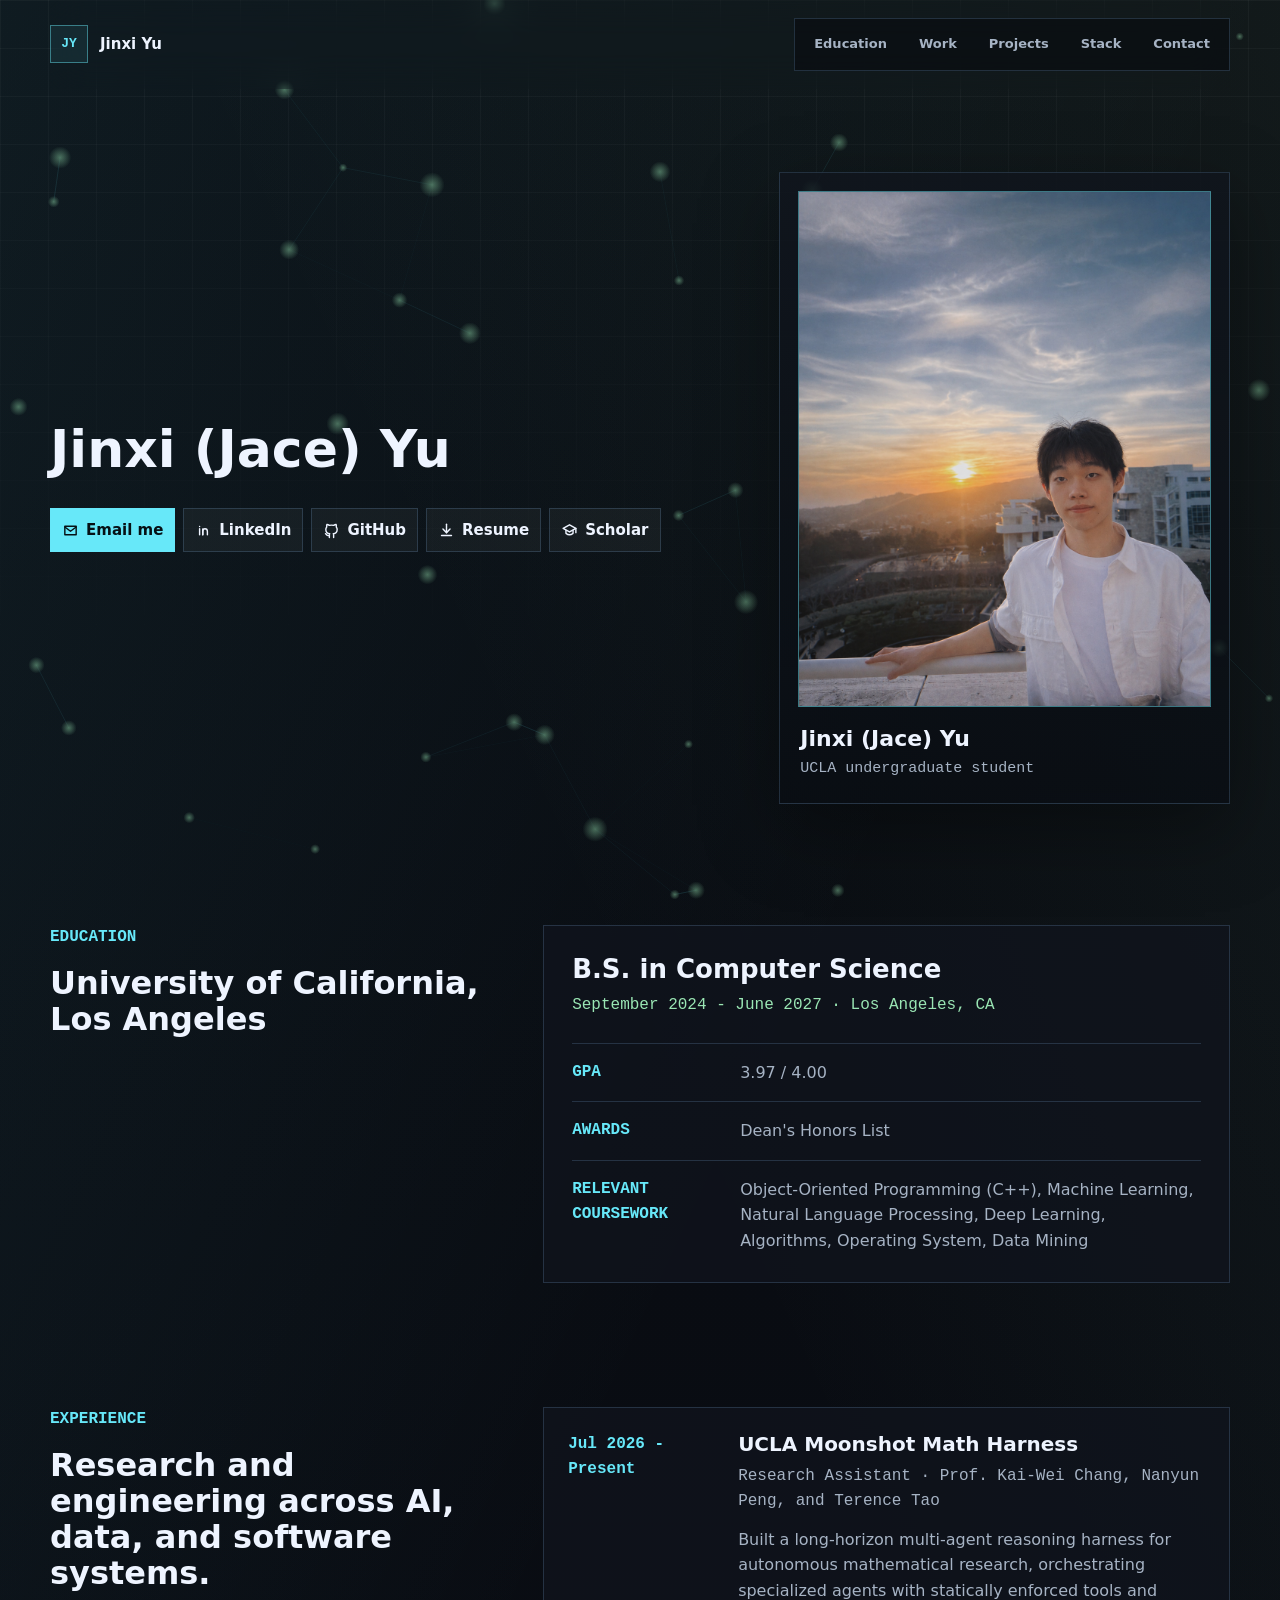
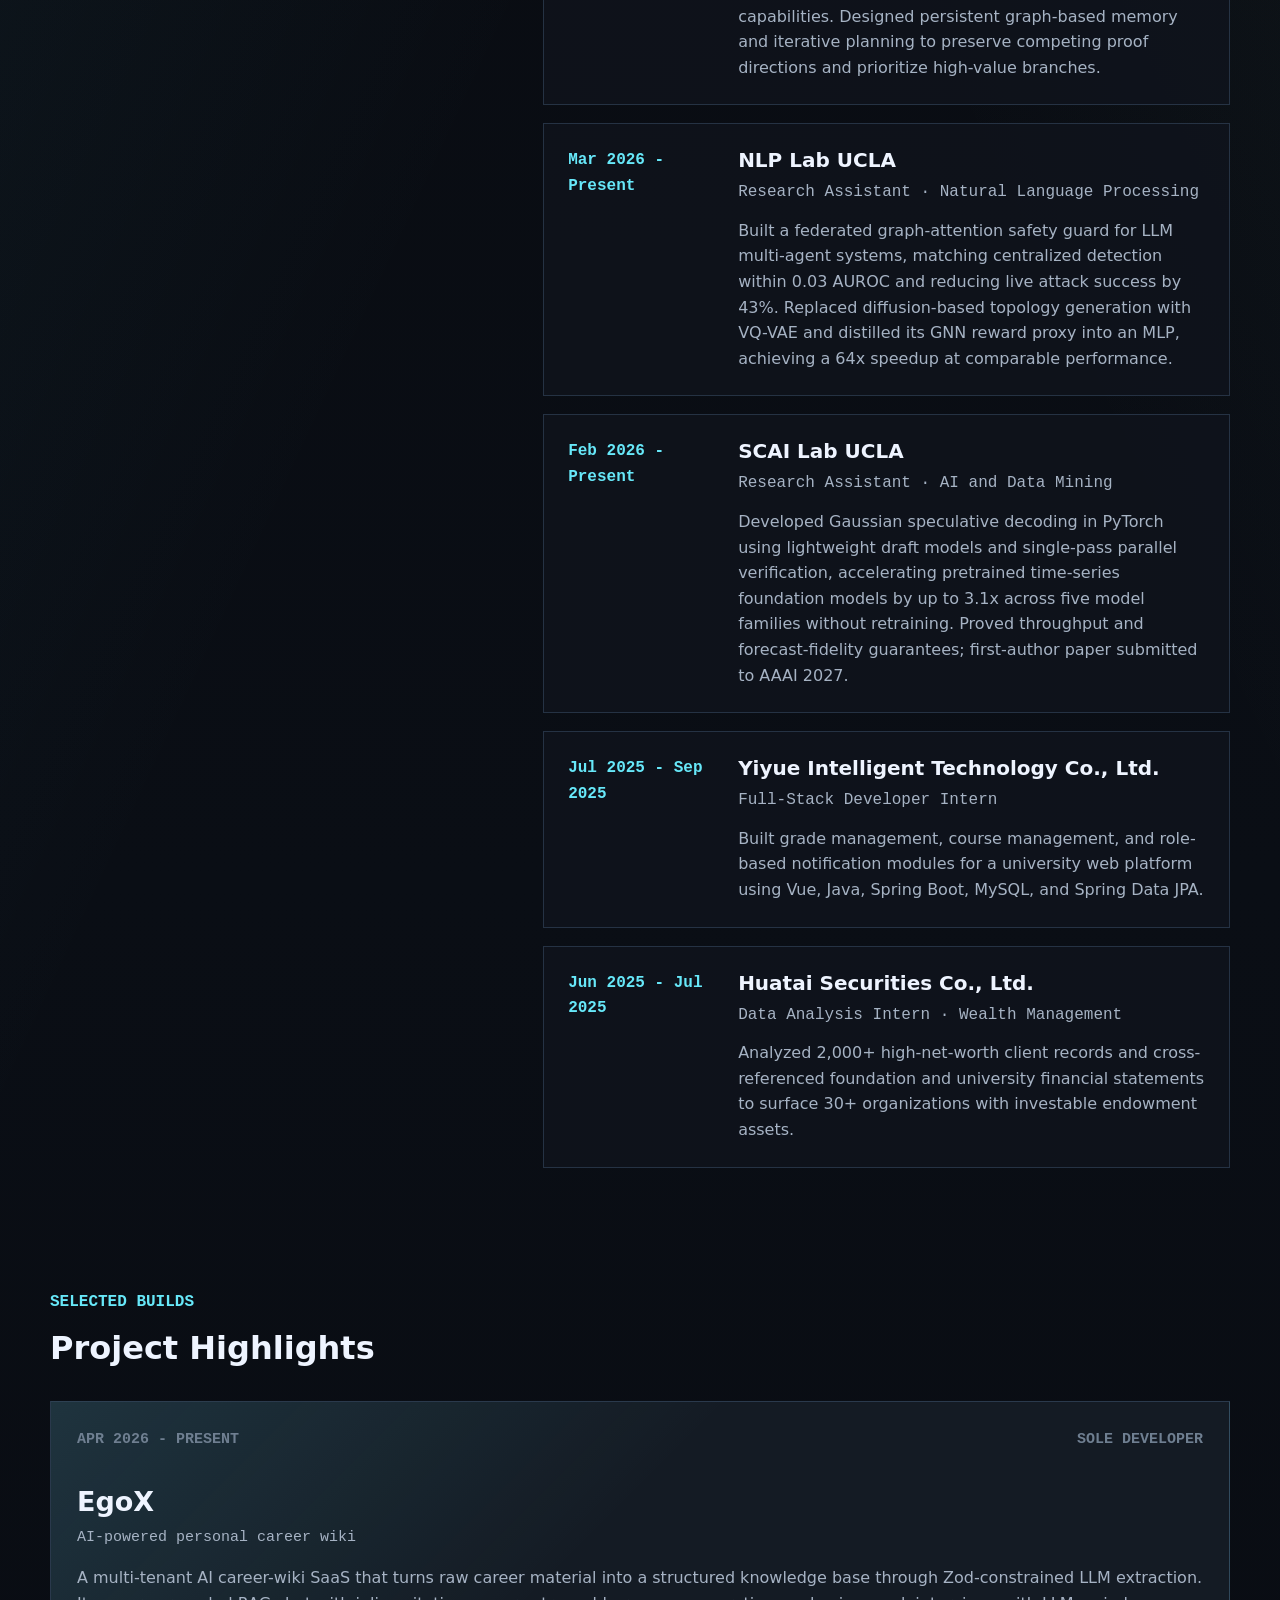
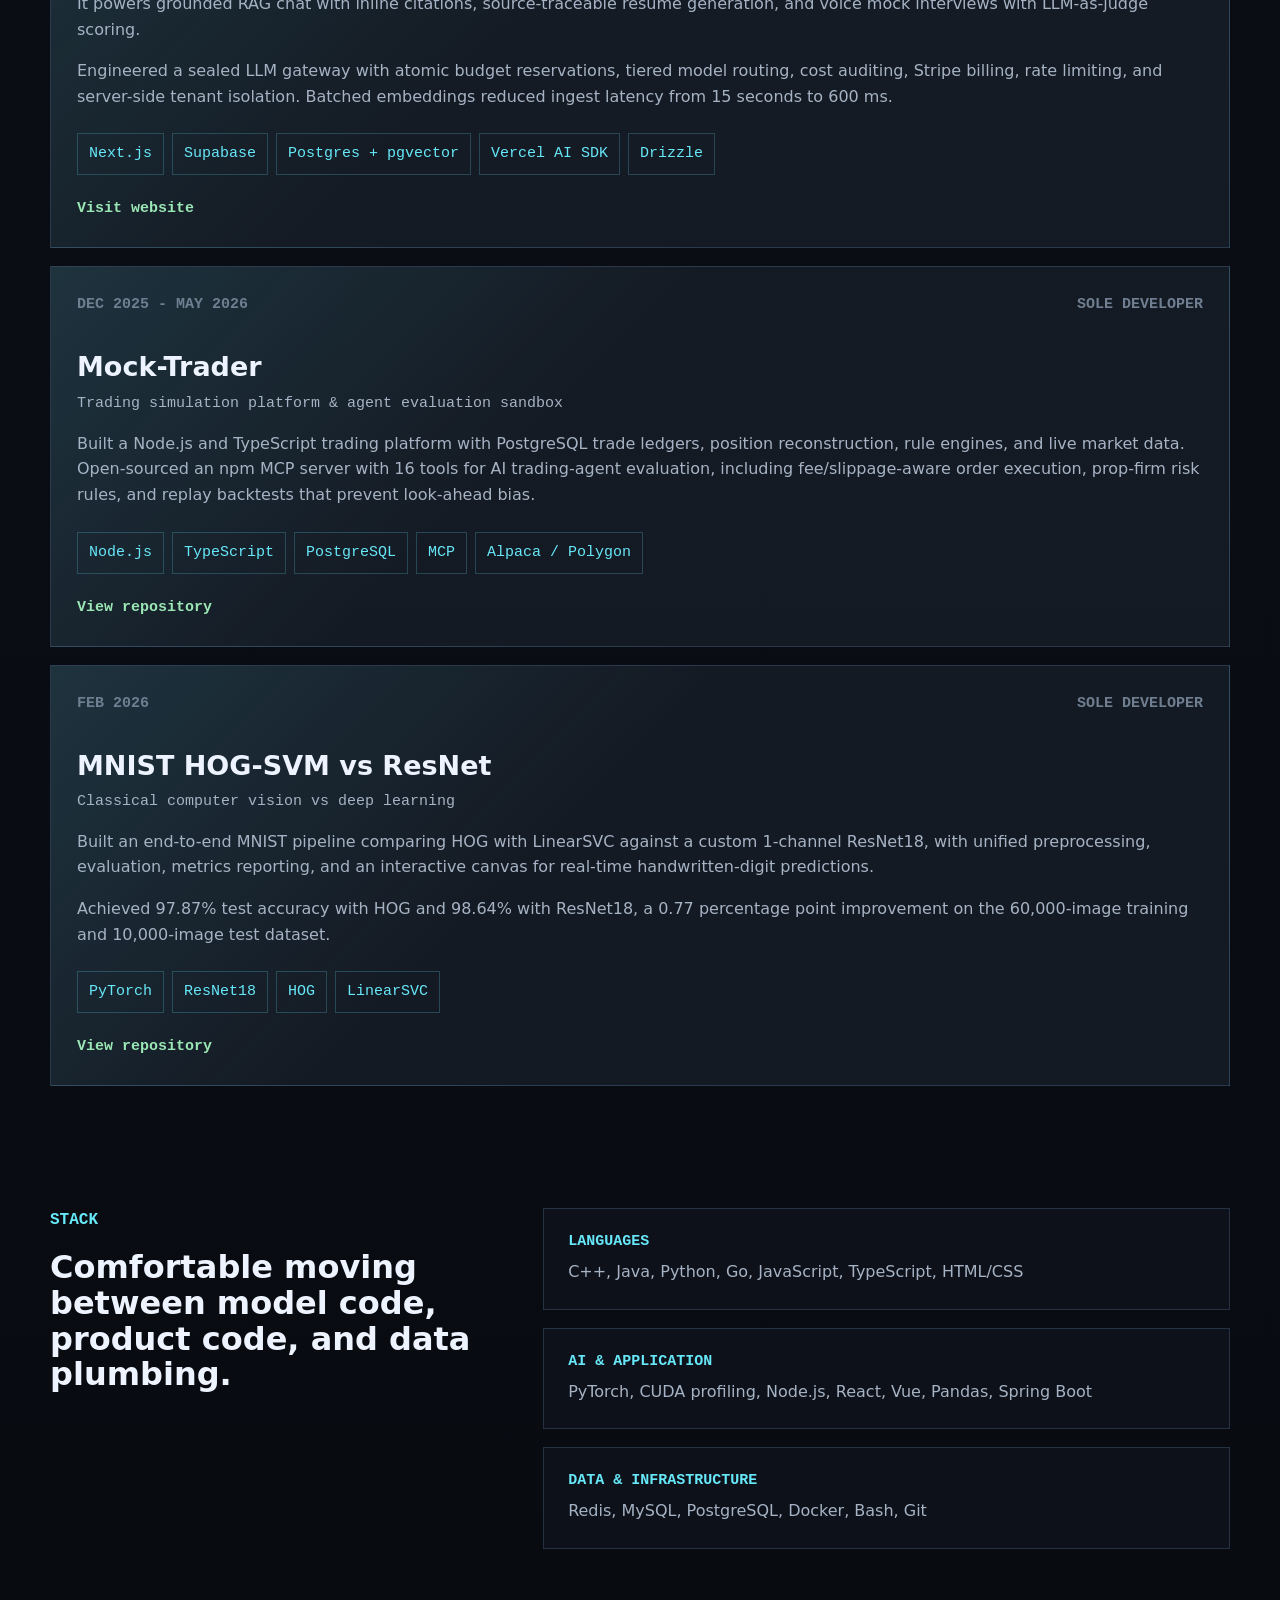
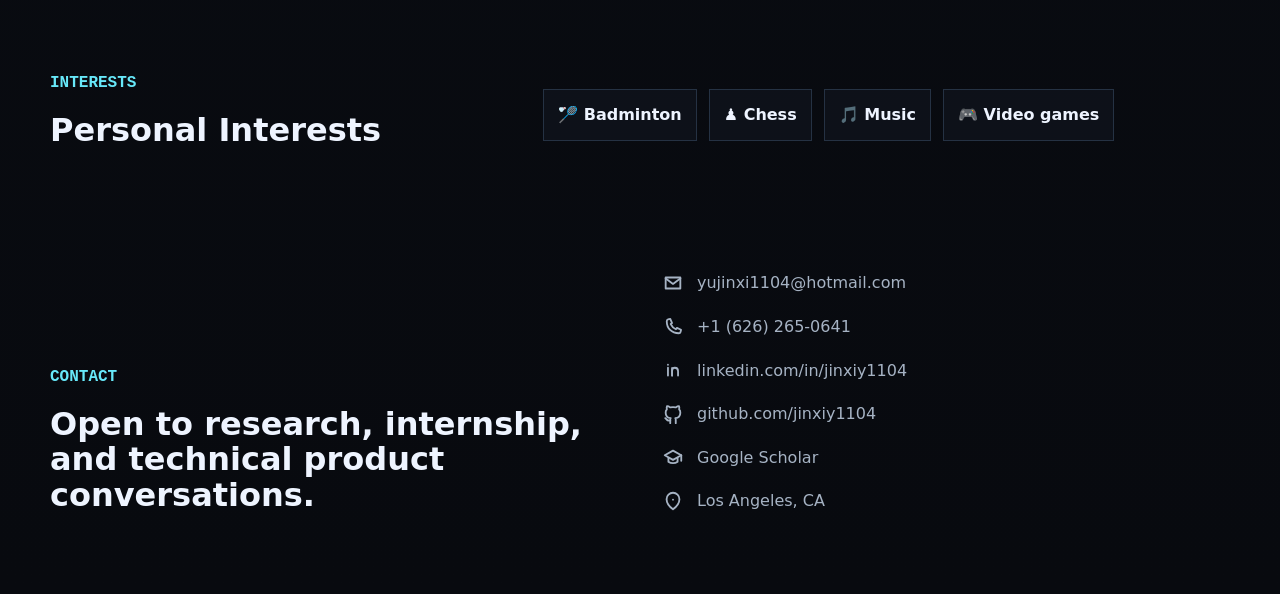
==== index.html @ a1b3ab4f "Update 26.8.18" ====
<!doctype html>
<html lang="en">
  <head>
    <meta charset="UTF-8" />
    <meta name="viewport" content="width=device-width, initial-scale=1.0" />
    <meta
      name="description"
      content="Jinxi (Jace) Yu - UCLA computer science student researching multi-agent systems, LLM safety, and efficient AI inference."
    />
    <title>Jinxi (Jace) Yu | AI Systems & Research</title>
    <link rel="stylesheet" href="styles.css" />
  </head>
  <body>
    <canvas id="signal-canvas" aria-hidden="true"></canvas>

    <header class="site-header">
      <a class="brand" href="#top" aria-label="Jinxi Jace Yu home">
        <span class="brand-mark">JY</span>
        <span class="brand-text">Jinxi Yu</span>
      </a>
      <nav class="nav-links" aria-label="Primary navigation">
        <a href="#education">Education</a>
        <a href="#work">Work</a>
        <a href="#projects">Projects</a>
        <a href="#stack">Stack</a>
        <a href="#contact">Contact</a>
      </nav>
    </header>

    <main id="top">
      <section class="hero">
        <div class="hero-copy">
          <h1>Jinxi (Jace) Yu</h1>
          <div class="hero-actions" aria-label="Contact links">
            <a class="button primary" href="mailto:yujinxi1104@hotmail.com">
              <svg aria-hidden="true" viewBox="0 0 24 24">
                <path d="M4 6h16v12H4z" />
                <path d="m4 7 8 6 8-6" />
              </svg>
              <span>Email me</span>
            </a>
            <a class="button ghost" href="https://linkedin.com/in/jinxiy1104" target="_blank" rel="noreferrer">
              <svg aria-hidden="true" viewBox="0 0 24 24">
                <path d="M6.5 9.5V18" />
                <path d="M6.5 6.2v.1" />
                <path d="M11 18v-5.1c0-1.9 1.1-3.4 3.1-3.4s3.4 1.3 3.4 3.8V18" />
                <path d="M11 9.8V18" />
              </svg>
              <span>LinkedIn</span>
            </a>
            <a class="button ghost" href="https://github.com/jinxiy1104" target="_blank" rel="noreferrer">
              <svg aria-hidden="true" viewBox="0 0 24 24">
                <path d="M9 19c-4 1.3-4-2-5.5-2.5" />
                <path d="M15 22v-3.5c0-1 .1-1.4-.5-2 2.8-.3 5.5-1.4 5.5-6A4.6 4.6 0 0 0 18.7 7c.1-.4.5-1.8-.2-3.5 0 0-1.1-.3-3.5 1.3a12.3 12.3 0 0 0-6 0C6.6 3.2 5.5 3.5 5.5 3.5 4.8 5.2 5.2 6.6 5.3 7A4.6 4.6 0 0 0 4 10.5c0 4.6 2.7 5.7 5.5 6-.6.6-.6 1.2-.5 2V22" />
              </svg>
              <span>GitHub</span>
            </a>
            <a class="button ghost" href="Jinxi(Jace)%20Yu-Resume.pdf" download>
              <svg aria-hidden="true" viewBox="0 0 24 24">
                <path d="M12 3v12" />
                <path d="m7 10 5 5 5-5" />
                <path d="M5 19h14" />
              </svg>
              <span>Resume</span>
            </a>
            <a class="button ghost" href="https://scholar.google.com/citations?user=4sUuspQAAAAJ&amp;hl=en" target="_blank" rel="noreferrer">
              <svg aria-hidden="true" viewBox="0 0 24 24">
                <path d="m3 9 9-5 9 5-9 5z" />
                <path d="M7 11.8V16c2.8 2.2 7.2 2.2 10 0v-4.2" />
                <path d="M21 9v6" />
              </svg>
              <span>Scholar</span>
            </a>
          </div>
        </div>

        <aside class="profile-card" aria-label="Profile">
          <div class="photo-placeholder">
            <img src="personalPhoto.png" alt="Jinxi Yu portrait" />
          </div>
          <div class="profile-caption">
            <strong>Jinxi (Jace) Yu</strong>
            <span>UCLA undergraduate student</span>
          </div>
        </aside>
      </section>

      <section class="education-section" id="education">
        <div class="section-heading">
          <p class="eyebrow">Education</p>
          <h2>University of California, Los Angeles</h2>
        </div>
        <div class="education-card">
          <div>
            <h3>B.S. in Computer Science</h3>
            <p class="role">September 2024 - June 2027 · Los Angeles, CA</p>
          </div>
          <dl class="education-details">
            <div>
              <dt>GPA</dt>
              <dd>3.97 / 4.00</dd>
            </div>
            <div>
              <dt>Awards</dt>
              <dd>Dean's Honors List</dd>
            </div>
            <div>
              <dt>Relevant Coursework</dt>
              <dd>
                Object-Oriented Programming (C++), Machine Learning, Natural Language
                Processing, Deep Learning, Algorithms, Operating System, Data Mining
              </dd>
            </div>
          </dl>
        </div>
      </section>

      <section class="section-grid" id="work">
        <div class="section-heading">
          <p class="eyebrow">Experience</p>
          <h2>Research and engineering across AI, data, and software systems.</h2>
        </div>
        <div class="timeline">
          <article class="timeline-item">
            <div class="time">Jul 2026 - Present</div>
            <div class="timeline-content">
              <h3>UCLA Moonshot Math Harness</h3>
              <p class="role">Research Assistant · Prof. Kai-Wei Chang, Nanyun Peng, and Terence Tao</p>
              <p>
                Built a long-horizon multi-agent reasoning harness for autonomous mathematical
                research, orchestrating specialized agents with statically enforced tools and
                capabilities. Designed persistent graph-based memory and iterative planning to
                preserve competing proof directions and prioritize high-value branches.
              </p>
            </div>
          </article>

          <article class="timeline-item">
            <div class="time">Mar 2026 - Present</div>
            <div class="timeline-content">
              <h3>NLP Lab UCLA</h3>
              <p class="role">Research Assistant · Natural Language Processing</p>
              <p>
                Built a federated graph-attention safety guard for LLM multi-agent systems,
                matching centralized detection within 0.03 AUROC and reducing live attack success
                by 43%. Replaced diffusion-based topology generation with VQ-VAE and distilled its
                GNN reward proxy into an MLP, achieving a 64x speedup at comparable performance.
              </p>
            </div>
          </article>

          <article class="timeline-item">
            <div class="time">Feb 2026 - Present</div>
            <div class="timeline-content">
              <h3>SCAI Lab UCLA</h3>
              <p class="role">Research Assistant · AI and Data Mining</p>
              <p>
                Developed Gaussian speculative decoding in PyTorch using lightweight draft models
                and single-pass parallel verification, accelerating pretrained time-series
                foundation models by up to 3.1x across five model families without retraining.
                Proved throughput and forecast-fidelity guarantees; first-author paper submitted
                to AAAI 2027.
              </p>
            </div>
          </article>

          <article class="timeline-item">
            <div class="time">Jul 2025 - Sep 2025</div>
            <div class="timeline-content">
              <h3>Yiyue Intelligent Technology Co., Ltd.</h3>
              <p class="role">Full-Stack Developer Intern</p>
              <p>
                Built grade management, course management, and role-based notification modules
                for a university web platform using Vue, Java, Spring Boot, MySQL, and Spring
                Data JPA.
              </p>
            </div>
          </article>

          <article class="timeline-item">
            <div class="time">Jun 2025 - Jul 2025</div>
            <div class="timeline-content">
              <h3>Huatai Securities Co., Ltd.</h3>
              <p class="role">Data Analysis Intern · Wealth Management</p>
              <p>
                Analyzed 2,000+ high-net-worth client records and cross-referenced foundation
                and university financial statements to surface 30+ organizations with investable
                endowment assets.
              </p>
            </div>
          </article>
        </div>
      </section>

      <section class="projects-section" id="projects">
        <div class="section-heading wide">
          <p class="eyebrow">Selected Builds</p>
          <h2>Project Highlights</h2>
        </div>

        <div class="project-grid">
          <article class="project-card featured">
            <div class="project-meta">
              <span>Apr 2026 - Present</span>
              <span>Sole Developer</span>
            </div>
            <h3>EgoX</h3>
            <p class="project-subtitle">AI-powered personal career wiki</p>
            <p>
              A multi-tenant AI career-wiki SaaS that turns raw career material into a structured
              knowledge base through Zod-constrained LLM extraction. It powers grounded RAG chat
              with inline citations, source-traceable resume generation, and voice mock interviews
              with LLM-as-judge scoring.
            </p>
            <p>
              Engineered a sealed LLM gateway with atomic budget reservations, tiered model
              routing, cost auditing, Stripe billing, rate limiting, and server-side tenant
              isolation. Batched embeddings reduced ingest latency from 15 seconds to 600 ms.
            </p>
            <div class="tag-row">
              <span>Next.js</span>
              <span>Supabase</span>
              <span>Postgres + pgvector</span>
              <span>Vercel AI SDK</span>
              <span>Drizzle</span>
            </div>
            <a class="project-link" href="https://egox-sigma.vercel.app/" target="_blank" rel="noreferrer">
              Visit website
            </a>
          </article>

          <article class="project-card featured">
            <div class="project-meta">
              <span>Dec 2025 - May 2026</span>
              <span>Sole Developer</span>
            </div>
            <h3>Mock-Trader</h3>
            <p class="project-subtitle">Trading simulation platform &amp; agent evaluation sandbox</p>
            <p>
              Built a Node.js and TypeScript trading platform with PostgreSQL trade ledgers,
              position reconstruction, rule engines, and live market data. Open-sourced an npm MCP
              server with 16 tools for AI trading-agent evaluation, including fee/slippage-aware
              order execution, prop-firm risk rules, and replay backtests that prevent look-ahead bias.
            </p>
            <div class="tag-row">
              <span>Node.js</span>
              <span>TypeScript</span>
              <span>PostgreSQL</span>
              <span>MCP</span>
              <span>Alpaca / Polygon</span>
            </div>
            <a class="project-link" href="https://github.com/jinxiy1104/MockTrader_MCP" target="_blank" rel="noreferrer">
              View repository
            </a>
          </article>

          <article class="project-card featured">
            <div class="project-meta">
              <span>Feb 2026</span>
              <span>Sole Developer</span>
            </div>
            <h3>MNIST HOG-SVM vs ResNet</h3>
            <p class="project-subtitle">Classical computer vision vs deep learning</p>
            <p>
              Built an end-to-end MNIST pipeline comparing HOG with LinearSVC against a custom
              1-channel ResNet18, with unified preprocessing, evaluation, metrics reporting, and
              an interactive canvas for real-time handwritten-digit predictions.
            </p>
            <p>
              Achieved 97.87% test accuracy with HOG and 98.64% with ResNet18, a 0.77 percentage
              point improvement on the 60,000-image training and 10,000-image test dataset.
            </p>
            <div class="tag-row">
              <span>PyTorch</span>
              <span>ResNet18</span>
              <span>HOG</span>
              <span>LinearSVC</span>
            </div>
            <a class="project-link" href="https://github.com/jinxiy1104/MNIST-HOG-SVM-VS-RESNET" target="_blank" rel="noreferrer">
              View repository
            </a>
          </article>
        </div>
      </section>

      <section class="stack-section" id="stack">
        <div class="section-heading">
          <p class="eyebrow">Stack</p>
          <h2>Comfortable moving between model code, product code, and data plumbing.</h2>
        </div>
        <div class="stack-columns">
          <div>
            <h3>Languages</h3>
            <p>C++, Java, Python, Go, JavaScript, TypeScript, HTML/CSS</p>
          </div>
          <div>
            <h3>AI &amp; Application</h3>
            <p>PyTorch, CUDA profiling, Node.js, React, Vue, Pandas, Spring Boot</p>
          </div>
          <div>
            <h3>Data &amp; Infrastructure</h3>
            <p>Redis, MySQL, PostgreSQL, Docker, Bash, Git</p>
          </div>
        </div>
      </section>

      <section class="interests-section" id="interests">
        <div>
          <p class="eyebrow">Interests</p>
          <h2>Personal Interests</h2>
        </div>
        <div class="interest-list" aria-label="Interests">
          <span>🏸 Badminton</span>
          <span>♟️ Chess</span>
          <span>🎵 Music</span>
          <span>🎮 Video games</span>
        </div>
      </section>

      <section class="contact-section" id="contact">
        <div>
          <p class="eyebrow">Contact</p>
          <h2>Open to research, internship, and technical product conversations.</h2>
        </div>
        <div class="contact-links">
          <a href="mailto:yujinxi1104@hotmail.com">
            <svg aria-hidden="true" viewBox="0 0 24 24">
              <path d="M4 6h16v12H4z" />
              <path d="m4 7 8 6 8-6" />
            </svg>
            <span>yujinxi1104@hotmail.com</span>
          </a>
          <a href="tel:+16262650641">
            <svg aria-hidden="true" viewBox="0 0 24 24">
              <path d="M6.6 3.8 9 3.2l2 4.5-1.5 1.1a12 12 0 0 0 5.7 5.7l1.1-1.5 4.5 2-.6 2.4c-.2.8-.9 1.4-1.8 1.4C10.5 18.8 5.2 13.5 5.2 5.6c0-.9.6-1.6 1.4-1.8z" />
            </svg>
            <span>+1 (626) 265-0641</span>
          </a>
          <a href="https://linkedin.com/in/jinxiy1104" target="_blank" rel="noreferrer">
            <svg aria-hidden="true" viewBox="0 0 24 24">
              <path d="M6.5 9.5V18" />
              <path d="M6.5 6.2v.1" />
              <path d="M11 18v-5.1c0-1.9 1.1-3.4 3.1-3.4s3.4 1.3 3.4 3.8V18" />
              <path d="M11 9.8V18" />
            </svg>
            <span>linkedin.com/in/jinxiy1104</span>
          </a>
          <a href="https://github.com/jinxiy1104" target="_blank" rel="noreferrer">
            <svg aria-hidden="true" viewBox="0 0 24 24">
              <path d="M9 19c-4 1.3-4-2-5.5-2.5" />
              <path d="M15 22v-3.5c0-1 .1-1.4-.5-2 2.8-.3 5.5-1.4 5.5-6A4.6 4.6 0 0 0 18.7 7c.1-.4.5-1.8-.2-3.5 0 0-1.1-.3-3.5 1.3a12.3 12.3 0 0 0-6 0C6.6 3.2 5.5 3.5 5.5 3.5 4.8 5.2 5.2 6.6 5.3 7A4.6 4.6 0 0 0 4 10.5c0 4.6 2.7 5.7 5.5 6-.6.6-.6 1.2-.5 2V22" />
            </svg>
            <span>github.com/jinxiy1104</span>
          </a>
          <a href="https://scholar.google.com/citations?user=4sUuspQAAAAJ&amp;hl=en" target="_blank" rel="noreferrer">
            <svg aria-hidden="true" viewBox="0 0 24 24">
              <path d="m3 9 9-5 9 5-9 5z" />
              <path d="M7 11.8V16c2.8 2.2 7.2 2.2 10 0v-4.2" />
              <path d="M21 9v6" />
            </svg>
            <span>Google Scholar</span>
          </a>
          <span class="contact-row">
            <svg aria-hidden="true" viewBox="0 0 24 24">
              <path d="M12 21s7-5.2 7-11a7 7 0 0 0-14 0c0 5.8 7 11 7 11z" />
              <path d="M12 10.5h.01" />
            </svg>
            <span>Los Angeles, CA</span>
          </span>
        </div>
      </section>
    </main>

    <script src="script.js"></script>
  </body>
</html>
---- styles.css ----
:root {
  color-scheme: dark;
  --bg: #080a0f;
  --bg-soft: #10151d;
  --panel: rgba(16, 21, 29, 0.76);
  --panel-strong: rgba(22, 29, 38, 0.92);
  --line: rgba(147, 197, 253, 0.18);
  --line-bright: rgba(103, 232, 249, 0.44);
  --text: #eef4ff;
  --muted: #a6b3c4;
  --soft: #6f7f91;
  --cyan: #67e8f9;
  --green: #9ae6b4;
  --amber: #f7d06b;
  --rose: #f0a7c0;
  --max: 1180px;
}

* {
  box-sizing: border-box;
}

html {
  scroll-behavior: smooth;
}

body {
  margin: 0;
  min-height: 100vh;
  background:
    linear-gradient(115deg, rgba(103, 232, 249, 0.08), transparent 34%),
    linear-gradient(245deg, rgba(154, 230, 180, 0.07), transparent 30%),
    linear-gradient(180deg, #080a0f 0%, #0a0e15 46%, #080a0f 100%);
  color: var(--text);
  font-family: system-ui, -apple-system, BlinkMacSystemFont, "Segoe UI", sans-serif;
  line-height: 1.6;
}

body::before {
  position: fixed;
  inset: 0;
  z-index: -2;
  pointer-events: none;
  content: "";
  background-image:
    linear-gradient(rgba(255, 255, 255, 0.035) 1px, transparent 1px),
    linear-gradient(90deg, rgba(255, 255, 255, 0.035) 1px, transparent 1px);
  background-size: 48px 48px;
  mask-image: linear-gradient(to bottom, black, transparent 82%);
}

a {
  color: inherit;
  text-decoration: none;
}

#signal-canvas {
  position: fixed;
  inset: 0;
  z-index: -1;
  width: 100%;
  height: 100%;
  opacity: 0.54;
}

.site-header {
  position: sticky;
  top: 0;
  z-index: 10;
  display: flex;
  align-items: center;
  justify-content: space-between;
  width: min(var(--max), calc(100% - 40px));
  margin: 0 auto;
  padding: 18px 0;
  backdrop-filter: blur(18px);
}

.brand,
.nav-links,
.hero-actions,
.project-meta,
.tag-row,
.contact-links,
.interest-list {
  display: flex;
  align-items: center;
}

.brand {
  gap: 12px;
  font-weight: 800;
  letter-spacing: 0;
}

.brand-mark {
  display: grid;
  width: 38px;
  height: 38px;
  place-items: center;
  border: 1px solid var(--line-bright);
  background: rgba(103, 232, 249, 0.08);
  color: var(--cyan);
  font-family: "SFMono-Regular", Consolas, "Liberation Mono", monospace;
  font-size: 13px;
}

.brand-text {
  font-size: 15px;
}

.nav-links {
  gap: 8px;
  padding: 7px;
  border: 1px solid var(--line);
  background: rgba(8, 10, 15, 0.56);
}

.nav-links a {
  padding: 8px 12px;
  color: var(--muted);
  font-size: 13px;
  font-weight: 700;
}

.nav-links a:hover,
.nav-links a:focus-visible {
  color: var(--text);
  background: rgba(255, 255, 255, 0.06);
  outline: none;
}

main {
  width: min(var(--max), calc(100% - 40px));
  margin: 0 auto;
}

.hero {
  display: grid;
  grid-template-columns: minmax(0, 1.05fr) minmax(320px, 0.72fr);
  gap: clamp(32px, 6vw, 72px);
  align-items: center;
  min-height: calc(100vh - 84px);
  padding: 46px 0 64px;
}

.eyebrow {
  margin: 0 0 16px;
  color: var(--cyan);
  font-family: "SFMono-Regular", Consolas, "Liberation Mono", monospace;
  font-size: 16px;
  font-weight: 700;
  text-transform: uppercase;
}

h1,
h2,
h3,
p {
  margin-top: 0;
}

h1 {
  max-width: 860px;
  margin-bottom: 20px;
  font-size: clamp(32px, 4.4vw, 52px);
  line-height: 1.02;
  letter-spacing: 0;
}

h2 {
  margin-bottom: 0;
  font-size: clamp(22px, 2.6vw, 32px);
  line-height: 1.12;
  letter-spacing: 0;
}

h3 {
  margin-bottom: 8px;
  font-size: 20px;
  line-height: 1.2;
}

.hero-lede {
  max-width: 720px;
  color: var(--muted);
  font-size: clamp(17px, 2vw, 21px);
}

.hero-actions {
  flex-wrap: nowrap;
  gap: 8px;
  margin-top: 32px;
}

.button {
  display: inline-flex;
  align-items: center;
  justify-content: center;
  gap: 7px;
  min-height: 42px;
  padding: 9px 11px;
  border: 1px solid var(--line);
  font-size: 15px;
  font-weight: 800;
  white-space: nowrap;
  transition: transform 160ms ease, border-color 160ms ease, background 160ms ease;
}

.button svg {
  width: 17px;
  height: 17px;
  flex: 0 0 auto;
  fill: none;
  stroke: currentColor;
  stroke-linecap: round;
  stroke-linejoin: round;
  stroke-width: 2;
}

.button:hover,
.button:focus-visible {
  transform: translateY(-2px);
  outline: none;
}

.button.primary {
  border-color: rgba(103, 232, 249, 0.68);
  background: var(--cyan);
  color: #061015;
}

.button.ghost {
  background: rgba(255, 255, 255, 0.045);
  color: var(--text);
}

.profile-card,
.terminal-panel {
  border: 1px solid var(--line);
  background: linear-gradient(180deg, rgba(16, 21, 29, 0.86), rgba(9, 13, 19, 0.74));
  box-shadow: 0 26px 72px rgba(0, 0, 0, 0.34);
}

.profile-card {
  padding: 18px;
}

.photo-placeholder {
  position: relative;
  display: grid;
  width: 100%;
  aspect-ratio: 4 / 5;
  place-items: center;
  border: 1px solid rgba(103, 232, 249, 0.46);
  background:
    linear-gradient(135deg, rgba(103, 232, 249, 0.12), transparent 42%),
    rgba(255, 255, 255, 0.035);
  overflow: hidden;
}

.photo-placeholder span {
  color: var(--soft);
  font-family: "SFMono-Regular", Consolas, "Liberation Mono", monospace;
  font-size: 13px;
  font-weight: 700;
  text-transform: uppercase;
}

.photo-placeholder img {
  width: 100%;
  height: 100%;
  object-fit: cover;
}

.profile-caption {
  padding: 20px 2px 4px;
}

.profile-caption strong,
.profile-caption span {
  display: block;
}

.profile-caption strong {
  font-size: 22px;
  line-height: 1.1;
}

.profile-caption span {
  margin-top: 6px;
  color: var(--muted);
  font-family: "SFMono-Regular", Consolas, "Liberation Mono", monospace;
  font-size: 15px;
}

.terminal-bar {
  display: flex;
  gap: 8px;
  padding: 14px 16px;
  border-bottom: 1px solid var(--line);
}

.terminal-bar span {
  width: 10px;
  height: 10px;
  border-radius: 50%;
  background: var(--soft);
}

.terminal-bar span:nth-child(1) {
  background: var(--rose);
}

.terminal-bar span:nth-child(2) {
  background: var(--amber);
}

.terminal-bar span:nth-child(3) {
  background: var(--green);
}

.terminal-body {
  padding: 22px;
  color: var(--muted);
  font-family: "SFMono-Regular", Consolas, "Liberation Mono", monospace;
  font-size: 13px;
}

.terminal-body p {
  margin-bottom: 10px;
}

.terminal-body ul {
  margin: 8px 0 0;
  padding-left: 18px;
  color: var(--text);
}

.prompt {
  color: var(--green);
}

.signal-strip {
  display: grid;
  grid-template-columns: repeat(4, 1fr);
  gap: 1px;
  margin-bottom: 110px;
  border: 1px solid var(--line);
  background: var(--line);
}

.signal-strip div {
  min-height: 116px;
  padding: 22px;
  background: rgba(10, 14, 21, 0.82);
}

.metric,
.label {
  display: block;
}

.metric {
  color: var(--text);
  font-family: "SFMono-Regular", Consolas, "Liberation Mono", monospace;
  font-size: clamp(25px, 3vw, 34px);
  font-weight: 800;
  line-height: 1.1;
}

.label {
  color: var(--muted);
  font-size: 13px;
  font-weight: 700;
}

.section-grid,
.education-section {
  display: grid;
  grid-template-columns: 0.78fr 1.22fr;
  gap: 54px;
  padding: 20px 0 104px;
}

.section-heading {
  position: sticky;
  top: 104px;
  align-self: start;
}

.section-heading.wide {
  position: static;
  max-width: 760px;
  margin-bottom: 34px;
}

.timeline {
  display: grid;
  gap: 18px;
}

.timeline-item,
.project-card,
.stack-columns > div,
.education-card {
  border: 1px solid var(--line);
  background: var(--panel);
}

.education-card {
  padding: 28px;
}

.education-card h3 {
  font-size: clamp(19px, 2.2vw, 26px);
}

.education-details {
  display: grid;
  gap: 16px;
  margin: 24px 0 0;
}

.education-details div {
  display: grid;
  grid-template-columns: 150px 1fr;
  gap: 18px;
  padding-top: 16px;
  border-top: 1px solid var(--line);
}

.education-details dt {
  color: var(--cyan);
  font-family: "SFMono-Regular", Consolas, "Liberation Mono", monospace;
  font-size: 16px;
  font-weight: 700;
  text-transform: uppercase;
}

.education-details dd {
  margin: 0;
  color: var(--muted);
}

.timeline-item {
  display: grid;
  grid-template-columns: 148px 1fr;
  gap: 22px;
  padding: 24px;
}

.time,
.role,
.project-meta,
.tag-row,
.stack-columns h3 {
  font-family: "SFMono-Regular", Consolas, "Liberation Mono", monospace;
}

.time {
  color: var(--cyan);
  font-size: 16px;
  font-weight: 700;
}

.role {
  margin-bottom: 12px;
  color: var(--green);
  font-size: 16px;
}

.timeline-content p:last-child,
.project-card p:last-child,
.stack-columns p:last-child {
  margin-bottom: 0;
}

.timeline-content p,
.project-card p,
.stack-columns p,
.contact-links {
  color: var(--muted);
}

.projects-section,
.stack-section,
.interests-section,
.contact-section {
  padding: 18px 0 104px;
}

.project-grid {
  display: grid;
  grid-template-columns: repeat(2, minmax(0, 1fr));
  gap: 18px;
}

.project-card {
  min-height: 292px;
  padding: 26px;
}

.project-card.featured {
  grid-column: span 2;
  min-height: 340px;
  background:
    linear-gradient(135deg, rgba(103, 232, 249, 0.12), transparent 42%),
    var(--panel-strong);
}

.project-meta {
  justify-content: space-between;
  gap: 12px;
  margin-bottom: 34px;
  color: var(--soft);
  font-size: 15px;
  font-weight: 700;
  text-transform: uppercase;
}

.project-card h3 {
  font-size: clamp(20px, 2.2vw, 27px);
}

.project-subtitle {
  color: var(--green);
  font-family: "SFMono-Regular", Consolas, "Liberation Mono", monospace;
  font-size: 15px;
}

.tag-row {
  flex-wrap: wrap;
  gap: 8px;
  margin-top: 24px;
}

.tag-row span {
  padding: 8px 11px;
  border: 1px solid rgba(103, 232, 249, 0.22);
  color: var(--cyan);
  font-size: 15px;
}

.project-link {
  display: inline-flex;
  margin-top: 22px;
  color: var(--green);
  font-family: "SFMono-Regular", Consolas, "Liberation Mono", monospace;
  font-size: 15px;
  font-weight: 700;
}

.project-link:hover,
.project-link:focus-visible {
  color: var(--cyan);
  outline: none;
}

.stack-section {
  display: grid;
  grid-template-columns: 0.78fr 1.22fr;
  gap: 54px;
}

.interests-section {
  display: grid;
  grid-template-columns: 0.78fr 1.22fr;
  gap: 54px;
}

.interest-list {
  flex-wrap: wrap;
  gap: 12px;
  align-content: start;
  padding-top: 18px;
}

.interest-list span {
  padding: 12px 14px;
  border: 1px solid var(--line);
  background: var(--panel);
  color: var(--text);
  font-weight: 700;
}

.stack-columns {
  display: grid;
  gap: 18px;
}

.stack-columns > div {
  padding: 24px;
}

.stack-columns h3 {
  color: var(--cyan);
  font-size: 15px;
  text-transform: uppercase;
}

.contact-section {
  display: grid;
  grid-template-columns: 1fr 1fr;
  gap: 44px;
  align-items: end;
  padding-bottom: 80px;
}

.contact-links {
  flex-direction: column;
  align-items: flex-start;
  gap: 18px;
  font-size: 16px;
}

.contact-links a,
.contact-row {
  display: inline-flex;
  align-items: center;
  gap: 13px;
}

.contact-links svg,
.contact-row svg {
  width: 22px;
  height: 22px;
  flex: 0 0 auto;
  fill: none;
  stroke: currentColor;
  stroke-linecap: round;
  stroke-linejoin: round;
  stroke-width: 2;
}

.contact-links a:hover,
.contact-links a:focus-visible {
  color: var(--cyan);
  outline: none;
}

@media (max-width: 900px) {
  .site-header {
    width: min(var(--max), calc(100% - 28px));
  }

  .nav-links {
    display: none;
  }

  main {
    width: min(var(--max), calc(100% - 28px));
  }

  .hero,
  .section-grid,
  .education-section,
  .stack-section,
  .interests-section,
  .contact-section {
    grid-template-columns: 1fr;
  }

  .hero {
    min-height: auto;
    padding-top: 56px;
  }

  .hero-actions {
    flex-wrap: wrap;
  }

  .section-heading {
    position: static;
  }

  .signal-strip {
    grid-template-columns: repeat(2, 1fr);
    margin-bottom: 76px;
  }

  .project-grid {
    grid-template-columns: 1fr;
  }

  .project-card.featured {
    grid-column: auto;
  }
}

@media (max-width: 580px) {
  .hero {
    padding-top: 36px;
  }

  .terminal-body {
    padding: 18px;
    font-size: 12px;
  }

  .signal-strip {
    grid-template-columns: 1fr;
  }

  .timeline-item {
    grid-template-columns: 1fr;
  }

  .project-card,
  .timeline-item,
  .stack-columns > div,
  .education-card {
    padding: 20px;
  }

  .education-details div {
    grid-template-columns: 1fr;
    gap: 6px;
  }

  .project-meta {
    align-items: flex-start;
    flex-direction: column;
    margin-bottom: 24px;
  }
}
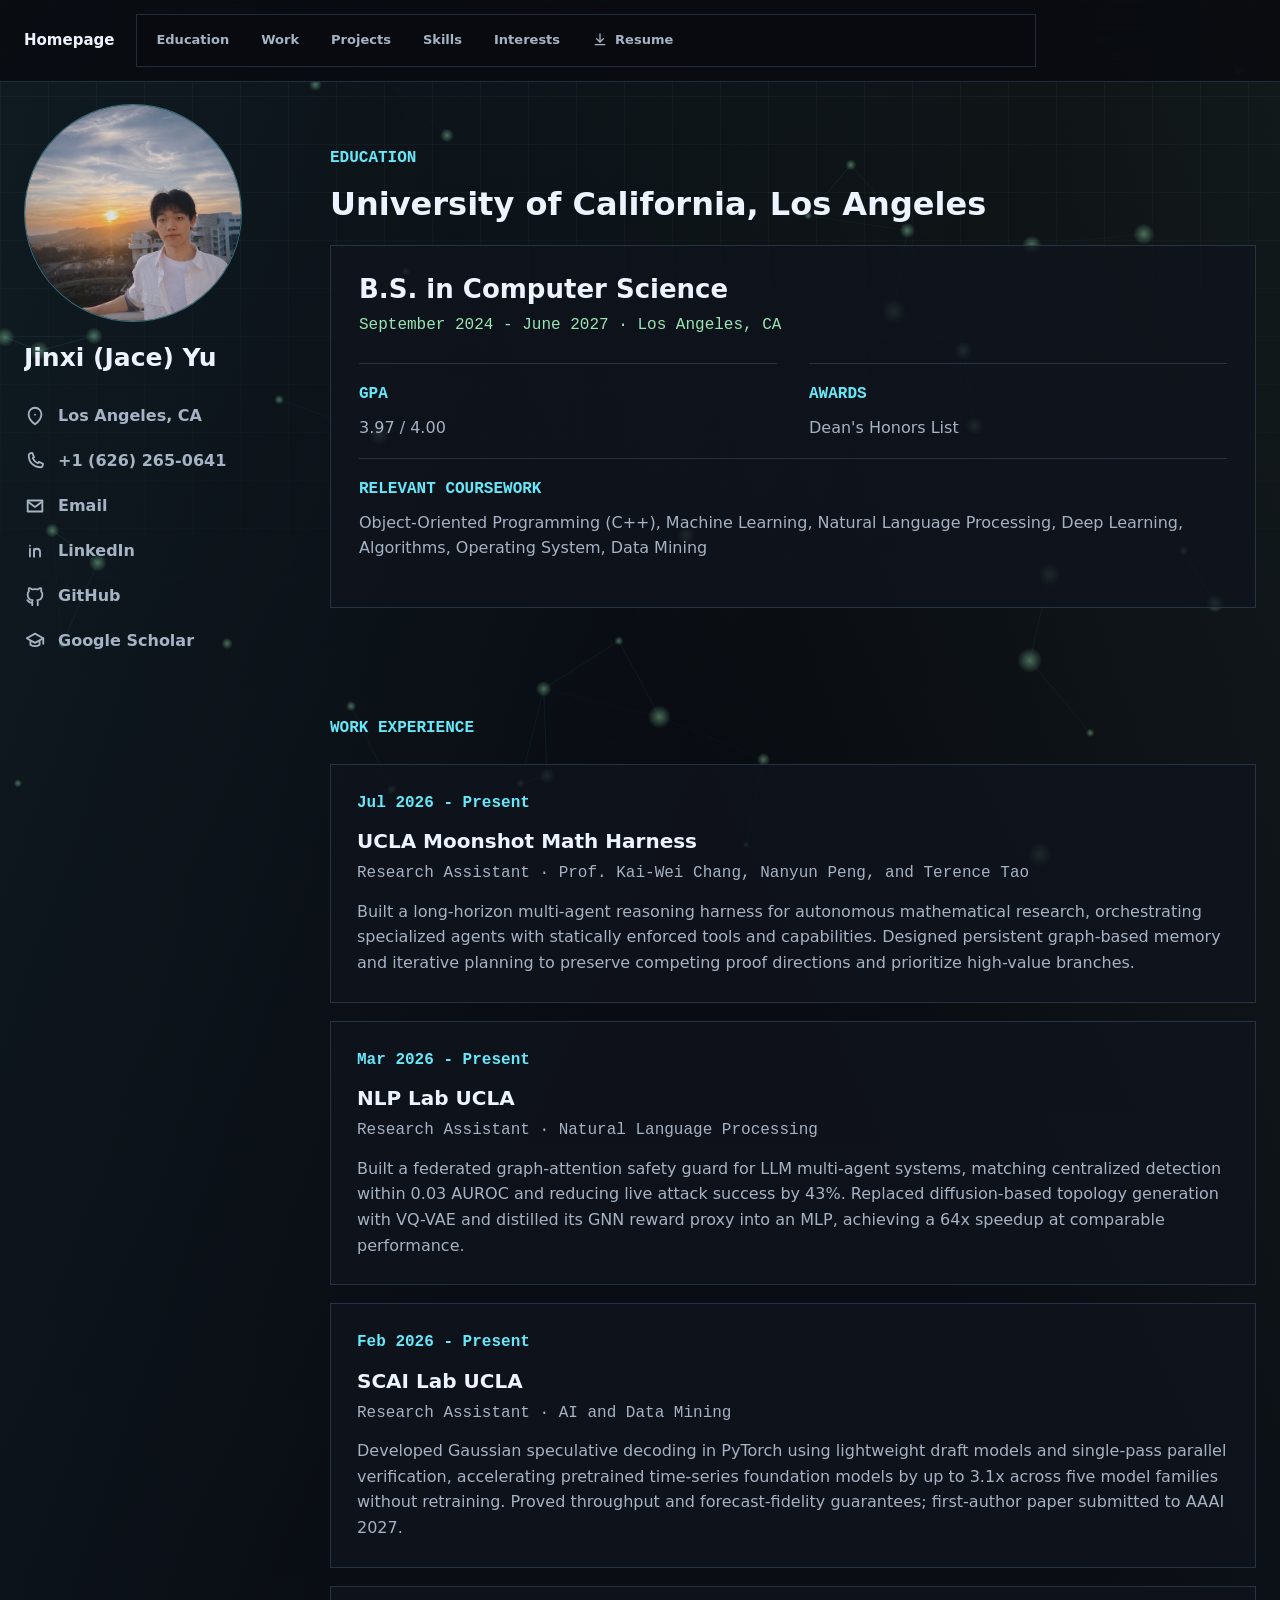
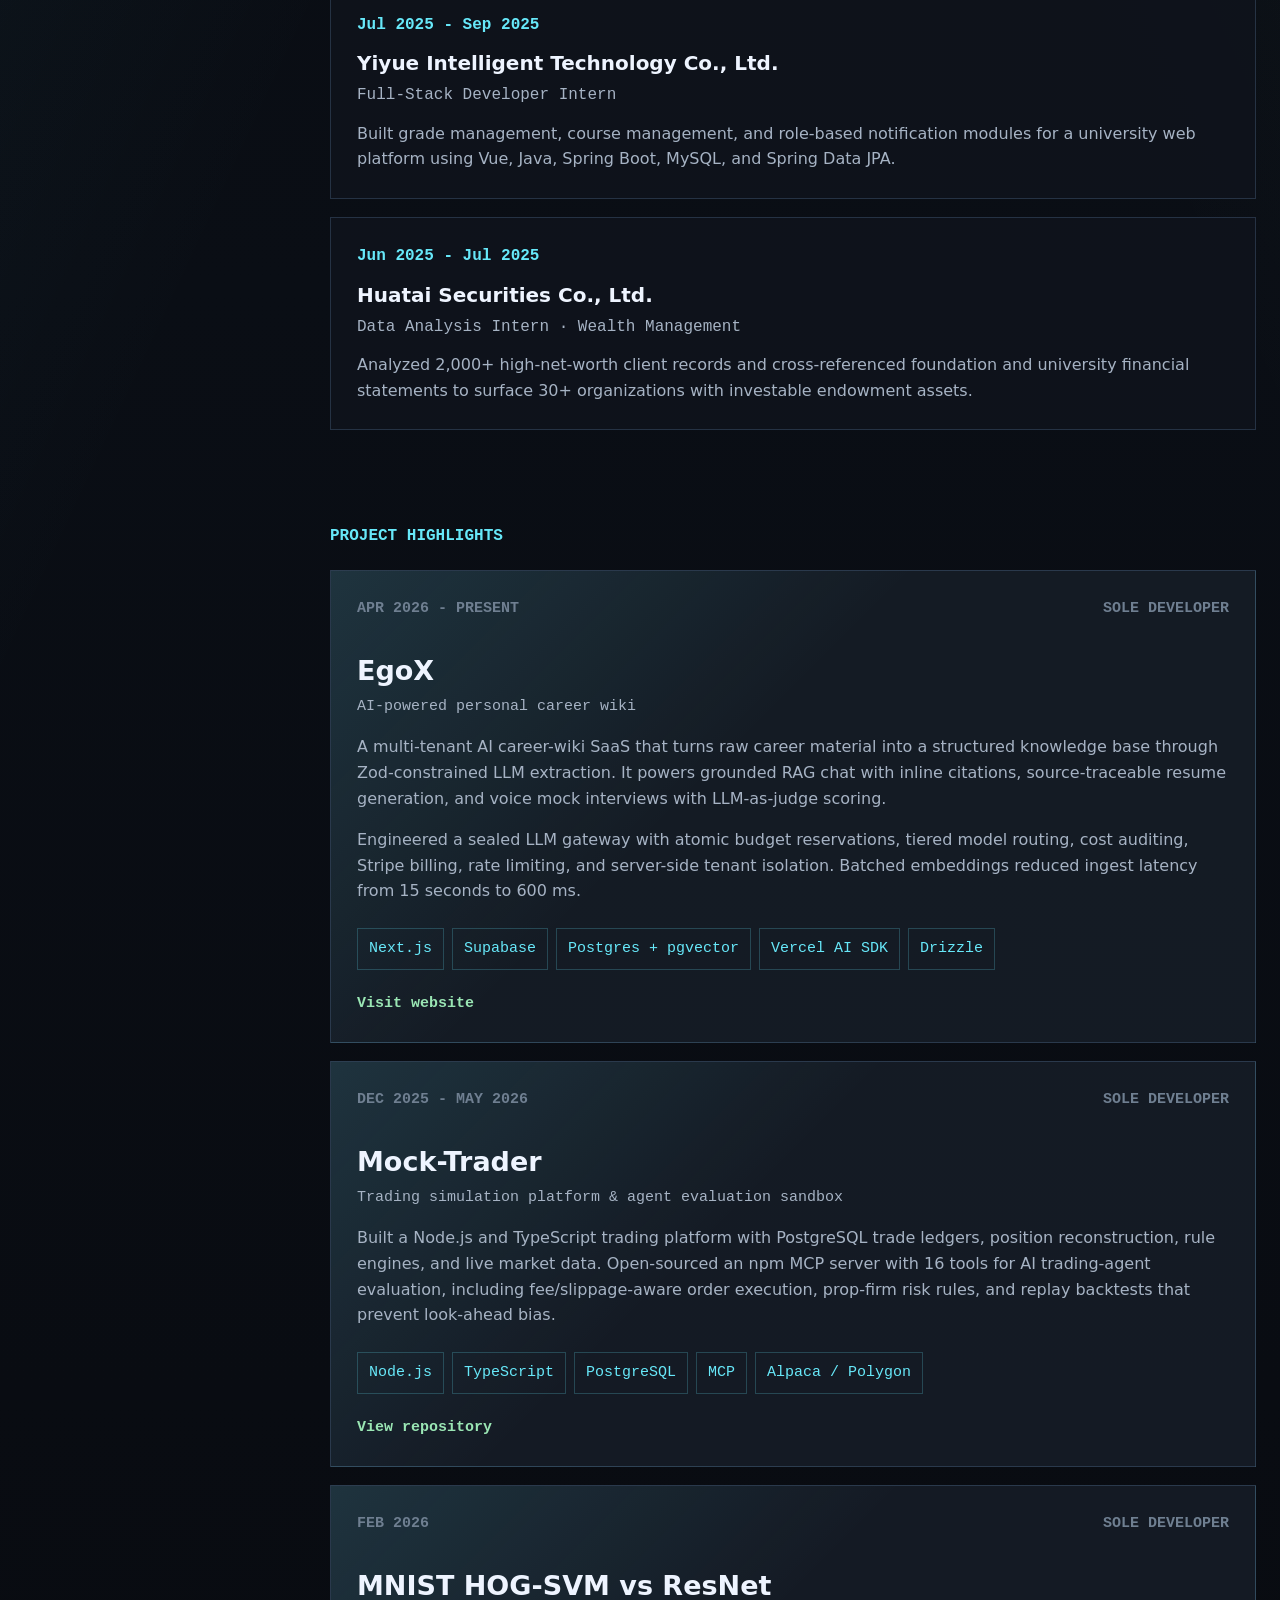
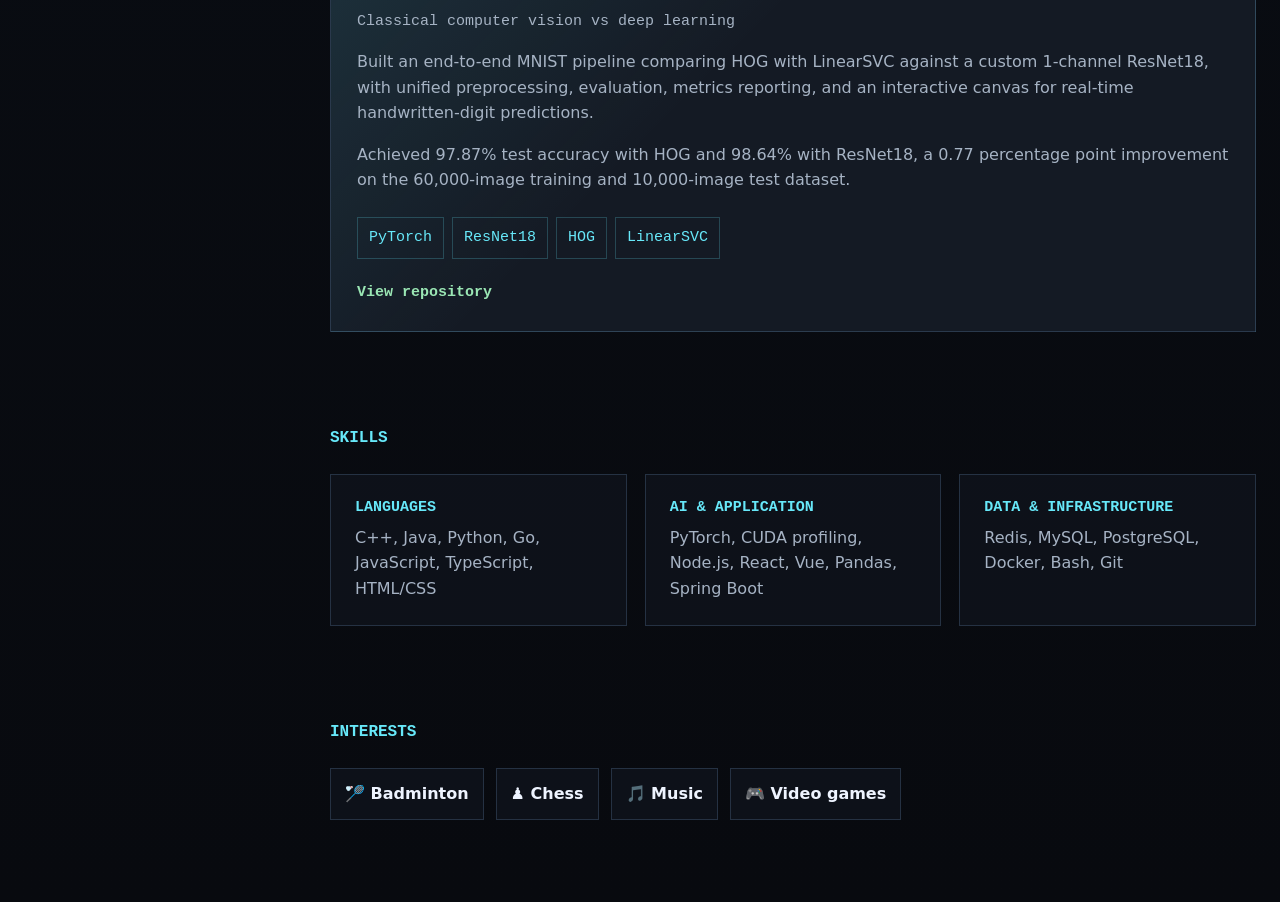
==== commit 900def8a: "Update 26.8.18-2" ====
--- a/index.html
+++ b/index.html
@@ -15,75 +15,81 @@
 
     <header class="site-header">
       <a class="brand" href="#top" aria-label="Jinxi Jace Yu home">
-        <span class="brand-mark">JY</span>
-        <span class="brand-text">Jinxi Yu</span>
+        <span class="brand-text">Homepage</span>
       </a>
       <nav class="nav-links" aria-label="Primary navigation">
         <a href="#education">Education</a>
         <a href="#work">Work</a>
         <a href="#projects">Projects</a>
-        <a href="#stack">Stack</a>
-        <a href="#contact">Contact</a>
+        <a href="#stack">Skills</a>
+        <a href="#interests">Interests</a>
+        <a class="nav-resume" href="Jinxi(Jace)%20Yu-Resume.pdf" download>
+          <svg aria-hidden="true" viewBox="0 0 24 24">
+            <path d="M12 3v12" />
+            <path d="m7 10 5 5 5-5" />
+            <path d="M5 19h14" />
+          </svg>
+          <span>Resume</span>
+        </a>
       </nav>
     </header>
 
+    <aside class="profile-sidebar" aria-label="Profile and contact information">
+      <div class="sidebar-photo">
+        <img src="personalPhoto.png" alt="Jinxi Yu portrait" />
+      </div>
+      <div class="sidebar-identity">
+        <strong>Jinxi (Jace) Yu</strong>
+      </div>
+      <div class="sidebar-links">
+        <span class="sidebar-contact">
+          <svg aria-hidden="true" viewBox="0 0 24 24">
+            <path d="M12 21s7-5.2 7-11a7 7 0 0 0-14 0c0 5.8 7 11 7 11z" />
+            <path d="M12 10.5h.01" />
+          </svg>
+          <span>Los Angeles, CA</span>
+        </span>
+        <a href="tel:+16262650641" aria-label="Call Jinxi Yu at +1 626 265 0641">
+          <svg aria-hidden="true" viewBox="0 0 24 24">
+            <path d="M6.6 3.8 9 3.2l2 4.5-1.5 1.1a12 12 0 0 0 5.7 5.7l1.1-1.5 4.5 2-.6 2.4c-.2.8-.9 1.4-1.8 1.4C10.5 18.8 5.2 13.5 5.2 5.6c0-.9.6-1.6 1.4-1.8z" />
+          </svg>
+          <span>+1 (626) 265-0641</span>
+        </a>
+        <a href="mailto:yujinxi1104@hotmail.com" aria-label="Email Jinxi Yu at yujinxi1104@hotmail.com">
+          <svg aria-hidden="true" viewBox="0 0 24 24">
+            <path d="M4 6h16v12H4z" />
+            <path d="m4 7 8 6 8-6" />
+          </svg>
+          <span>Email</span>
+        </a>
+        <a href="https://linkedin.com/in/jinxiy1104" target="_blank" rel="noreferrer" aria-label="Jinxi Yu on LinkedIn">
+          <svg aria-hidden="true" viewBox="0 0 24 24">
+            <path d="M6.5 9.5V18" />
+            <path d="M6.5 6.2v.1" />
+            <path d="M11 18v-5.1c0-1.9 1.1-3.4 3.1-3.4s3.4 1.3 3.4 3.8V18" />
+            <path d="M11 9.8V18" />
+          </svg>
+          <span>LinkedIn</span>
+        </a>
+        <a href="https://github.com/jinxiy1104" target="_blank" rel="noreferrer" aria-label="Jinxi Yu on GitHub">
+          <svg aria-hidden="true" viewBox="0 0 24 24">
+            <path d="M9 19c-4 1.3-4-2-5.5-2.5" />
+            <path d="M15 22v-3.5c0-1 .1-1.4-.5-2 2.8-.3 5.5-1.4 5.5-6A4.6 4.6 0 0 0 18.7 7c.1-.4.5-1.8-.2-3.5 0 0-1.1-.3-3.5 1.3a12.3 12.3 0 0 0-6 0C6.6 3.2 5.5 3.5 5.5 3.5 4.8 5.2 5.2 6.6 5.3 7A4.6 4.6 0 0 0 4 10.5c0 4.6 2.7 5.7 5.5 6-.6.6-.6 1.2-.5 2V22" />
+          </svg>
+          <span>GitHub</span>
+        </a>
+        <a href="https://scholar.google.com/citations?user=4sUuspQAAAAJ&amp;hl=en" target="_blank" rel="noreferrer" aria-label="Jinxi Yu on Google Scholar">
+          <svg aria-hidden="true" viewBox="0 0 24 24">
+            <path d="m3 9 9-5 9 5-9 5z" />
+            <path d="M7 11.8V16c2.8 2.2 7.2 2.2 10 0v-4.2" />
+            <path d="M21 9v6" />
+          </svg>
+          <span>Google Scholar</span>
+        </a>
+      </div>
+    </aside>
+
     <main id="top">
-      <section class="hero">
-        <div class="hero-copy">
-          <h1>Jinxi (Jace) Yu</h1>
-          <div class="hero-actions" aria-label="Contact links">
-            <a class="button primary" href="mailto:yujinxi1104@hotmail.com">
-              <svg aria-hidden="true" viewBox="0 0 24 24">
-                <path d="M4 6h16v12H4z" />
-                <path d="m4 7 8 6 8-6" />
-              </svg>
-              <span>Email me</span>
-            </a>
-            <a class="button ghost" href="https://linkedin.com/in/jinxiy1104" target="_blank" rel="noreferrer">
-              <svg aria-hidden="true" viewBox="0 0 24 24">
-                <path d="M6.5 9.5V18" />
-                <path d="M6.5 6.2v.1" />
-                <path d="M11 18v-5.1c0-1.9 1.1-3.4 3.1-3.4s3.4 1.3 3.4 3.8V18" />
-                <path d="M11 9.8V18" />
-              </svg>
-              <span>LinkedIn</span>
-            </a>
-            <a class="button ghost" href="https://github.com/jinxiy1104" target="_blank" rel="noreferrer">
-              <svg aria-hidden="true" viewBox="0 0 24 24">
-                <path d="M9 19c-4 1.3-4-2-5.5-2.5" />
-                <path d="M15 22v-3.5c0-1 .1-1.4-.5-2 2.8-.3 5.5-1.4 5.5-6A4.6 4.6 0 0 0 18.7 7c.1-.4.5-1.8-.2-3.5 0 0-1.1-.3-3.5 1.3a12.3 12.3 0 0 0-6 0C6.6 3.2 5.5 3.5 5.5 3.5 4.8 5.2 5.2 6.6 5.3 7A4.6 4.6 0 0 0 4 10.5c0 4.6 2.7 5.7 5.5 6-.6.6-.6 1.2-.5 2V22" />
-              </svg>
-              <span>GitHub</span>
-            </a>
-            <a class="button ghost" href="Jinxi(Jace)%20Yu-Resume.pdf" download>
-              <svg aria-hidden="true" viewBox="0 0 24 24">
-                <path d="M12 3v12" />
-                <path d="m7 10 5 5 5-5" />
-                <path d="M5 19h14" />
-              </svg>
-              <span>Resume</span>
-            </a>
-            <a class="button ghost" href="https://scholar.google.com/citations?user=4sUuspQAAAAJ&amp;hl=en" target="_blank" rel="noreferrer">
-              <svg aria-hidden="true" viewBox="0 0 24 24">
-                <path d="m3 9 9-5 9 5-9 5z" />
-                <path d="M7 11.8V16c2.8 2.2 7.2 2.2 10 0v-4.2" />
-                <path d="M21 9v6" />
-              </svg>
-              <span>Scholar</span>
-            </a>
-          </div>
-        </div>
-
-        <aside class="profile-card" aria-label="Profile">
-          <div class="photo-placeholder">
-            <img src="personalPhoto.png" alt="Jinxi Yu portrait" />
-          </div>
-          <div class="profile-caption">
-            <strong>Jinxi (Jace) Yu</strong>
-            <span>UCLA undergraduate student</span>
-          </div>
-        </aside>
-      </section>
 
       <section class="education-section" id="education">
         <div class="section-heading">
@@ -117,8 +123,7 @@
 
       <section class="section-grid" id="work">
         <div class="section-heading">
-          <p class="eyebrow">Experience</p>
-          <h2>Research and engineering across AI, data, and software systems.</h2>
+          <p class="eyebrow">Work Experience</p>
         </div>
         <div class="timeline">
           <article class="timeline-item">
@@ -194,8 +199,7 @@
 
       <section class="projects-section" id="projects">
         <div class="section-heading wide">
-          <p class="eyebrow">Selected Builds</p>
-          <h2>Project Highlights</h2>
+          <p class="eyebrow">Project Highlights</p>
         </div>
 
         <div class="project-grid">
@@ -285,8 +289,7 @@
 
       <section class="stack-section" id="stack">
         <div class="section-heading">
-          <p class="eyebrow">Stack</p>
-          <h2>Comfortable moving between model code, product code, and data plumbing.</h2>
+          <p class="eyebrow">Skills</p>
         </div>
         <div class="stack-columns">
           <div>
@@ -307,7 +310,6 @@
       <section class="interests-section" id="interests">
         <div>
           <p class="eyebrow">Interests</p>
-          <h2>Personal Interests</h2>
         </div>
         <div class="interest-list" aria-label="Interests">
           <span>🏸 Badminton</span>
@@ -317,58 +319,6 @@
         </div>
       </section>
 
-      <section class="contact-section" id="contact">
-        <div>
-          <p class="eyebrow">Contact</p>
-          <h2>Open to research, internship, and technical product conversations.</h2>
-        </div>
-        <div class="contact-links">
-          <a href="mailto:yujinxi1104@hotmail.com">
-            <svg aria-hidden="true" viewBox="0 0 24 24">
-              <path d="M4 6h16v12H4z" />
-              <path d="m4 7 8 6 8-6" />
-            </svg>
-            <span>yujinxi1104@hotmail.com</span>
-          </a>
-          <a href="tel:+16262650641">
-            <svg aria-hidden="true" viewBox="0 0 24 24">
-              <path d="M6.6 3.8 9 3.2l2 4.5-1.5 1.1a12 12 0 0 0 5.7 5.7l1.1-1.5 4.5 2-.6 2.4c-.2.8-.9 1.4-1.8 1.4C10.5 18.8 5.2 13.5 5.2 5.6c0-.9.6-1.6 1.4-1.8z" />
-            </svg>
-            <span>+1 (626) 265-0641</span>
-          </a>
-          <a href="https://linkedin.com/in/jinxiy1104" target="_blank" rel="noreferrer">
-            <svg aria-hidden="true" viewBox="0 0 24 24">
-              <path d="M6.5 9.5V18" />
-              <path d="M6.5 6.2v.1" />
-              <path d="M11 18v-5.1c0-1.9 1.1-3.4 3.1-3.4s3.4 1.3 3.4 3.8V18" />
-              <path d="M11 9.8V18" />
-            </svg>
-            <span>linkedin.com/in/jinxiy1104</span>
-          </a>
-          <a href="https://github.com/jinxiy1104" target="_blank" rel="noreferrer">
-            <svg aria-hidden="true" viewBox="0 0 24 24">
-              <path d="M9 19c-4 1.3-4-2-5.5-2.5" />
-              <path d="M15 22v-3.5c0-1 .1-1.4-.5-2 2.8-.3 5.5-1.4 5.5-6A4.6 4.6 0 0 0 18.7 7c.1-.4.5-1.8-.2-3.5 0 0-1.1-.3-3.5 1.3a12.3 12.3 0 0 0-6 0C6.6 3.2 5.5 3.5 5.5 3.5 4.8 5.2 5.2 6.6 5.3 7A4.6 4.6 0 0 0 4 10.5c0 4.6 2.7 5.7 5.5 6-.6.6-.6 1.2-.5 2V22" />
-            </svg>
-            <span>github.com/jinxiy1104</span>
-          </a>
-          <a href="https://scholar.google.com/citations?user=4sUuspQAAAAJ&amp;hl=en" target="_blank" rel="noreferrer">
-            <svg aria-hidden="true" viewBox="0 0 24 24">
-              <path d="m3 9 9-5 9 5-9 5z" />
-              <path d="M7 11.8V16c2.8 2.2 7.2 2.2 10 0v-4.2" />
-              <path d="M21 9v6" />
-            </svg>
-            <span>Google Scholar</span>
-          </a>
-          <span class="contact-row">
-            <svg aria-hidden="true" viewBox="0 0 24 24">
-              <path d="M12 21s7-5.2 7-11a7 7 0 0 0-14 0c0 5.8 7 11 7 11z" />
-              <path d="M12 10.5h.01" />
-            </svg>
-            <span>Los Angeles, CA</span>
-          </span>
-        </div>
-      </section>
     </main>
 
     <script src="script.js"></script>
--- a/styles.css
+++ b/styles.css
@@ -69,10 +69,13 @@
   z-index: 10;
   display: flex;
   align-items: center;
-  justify-content: space-between;
-  width: min(var(--max), calc(100% - 40px));
-  margin: 0 auto;
-  padding: 18px 0;
+  justify-content: flex-start;
+  gap: 22px;
+  width: 100%;
+  margin: 0;
+  padding: 14px max(24px, calc((100vw - 1440px) / 2));
+  border-bottom: 1px solid var(--line);
+  background: rgba(8, 10, 15, 0.78);
   backdrop-filter: blur(18px);
 }
 
@@ -110,7 +113,11 @@
 }
 
 .nav-links {
+  flex: 1;
+  justify-content: flex-start;
   gap: 8px;
+  width: 100%;
+  max-width: 900px;
   padding: 7px;
   border: 1px solid var(--line);
   background: rgba(8, 10, 15, 0.56);
@@ -130,9 +137,125 @@
   outline: none;
 }
 
+.nav-resume {
+  display: inline-flex;
+  align-items: center;
+  gap: 7px;
+}
+
+.nav-resume svg {
+  width: 16px;
+  height: 16px;
+  fill: none;
+  stroke: currentColor;
+  stroke-linecap: round;
+  stroke-linejoin: round;
+  stroke-width: 2;
+}
+
 main {
-  width: min(var(--max), calc(100% - 40px));
-  margin: 0 auto;
+  width: auto;
+  max-width: 1060px;
+  margin-right: max(24px, calc((100vw - 1440px) / 2));
+  margin-left: max(330px, calc((100vw - 1440px) / 2 + 320px));
+}
+
+.profile-sidebar {
+  position: fixed;
+  top: 96px;
+  bottom: 24px;
+  left: max(24px, calc((100vw - 1440px) / 2));
+  z-index: 4;
+  width: 260px;
+  padding: 8px 18px 24px 0;
+  overflow-y: auto;
+}
+
+.sidebar-photo {
+  width: 218px;
+  aspect-ratio: 1;
+  overflow: hidden;
+  border: 1px solid var(--line-bright);
+  border-radius: 50%;
+  background: var(--panel);
+}
+
+.sidebar-photo img {
+  width: 100%;
+  height: 100%;
+  object-fit: cover;
+  object-position: 68% 50%;
+}
+
+.sidebar-identity {
+  margin-top: 22px;
+}
+
+.sidebar-identity strong,
+.sidebar-identity span {
+  display: block;
+}
+
+.sidebar-identity strong {
+  font-size: 25px;
+  line-height: 1.15;
+}
+
+.sidebar-identity span {
+  margin-top: 7px;
+  color: var(--muted);
+  font-family: "SFMono-Regular", Consolas, "Liberation Mono", monospace;
+  font-size: 14px;
+  line-height: 1.45;
+}
+
+.sidebar-links {
+  display: flex;
+  flex-direction: column;
+  align-items: flex-start;
+  gap: 15px;
+  margin-top: 28px;
+}
+
+.sidebar-links a,
+.sidebar-contact {
+  display: inline-flex;
+  align-items: center;
+  gap: 12px;
+  min-height: 30px;
+  color: var(--muted);
+  font-size: 16px;
+  font-weight: 600;
+}
+
+.sidebar-links a:hover,
+.sidebar-links a:focus-visible {
+  color: var(--cyan);
+  outline: none;
+}
+
+.sidebar-links svg,
+.sidebar-contact svg {
+  width: 22px;
+  height: 22px;
+  flex: 0 0 auto;
+  fill: none;
+  stroke: currentColor;
+  stroke-linecap: round;
+  stroke-linejoin: round;
+  stroke-width: 2;
+}
+
+#education,
+#work,
+#projects,
+#stack,
+#interests {
+  scroll-margin-top: 96px;
+}
+
+.education-section {
+  padding-top: 64px;
 }
 
 .hero {
@@ -378,21 +501,31 @@
 .section-grid,
 .education-section {
   display: grid;
-  grid-template-columns: 0.78fr 1.22fr;
-  gap: 54px;
-  padding: 20px 0 104px;
+  grid-template-columns: 1fr;
+  gap: 22px;
+  padding: 26px 0 82px;
+}
+
+.education-section {
+  padding-top: 64px;
 }
 
 .section-heading {
-  position: sticky;
-  top: 104px;
-  align-self: start;
+  position: static;
+  max-width: 780px;
 }
 
 .section-heading.wide {
   position: static;
   max-width: 760px;
-  margin-bottom: 34px;
+  margin-bottom: 20px;
+}
+
+#work .eyebrow,
+#projects .eyebrow,
+#stack .eyebrow,
+#interests .eyebrow {
+  margin-bottom: 0;
 }
 
 .timeline {
@@ -418,16 +551,22 @@
 
 .education-details {
   display: grid;
-  gap: 16px;
+  grid-template-columns: repeat(2, minmax(0, 1fr));
+  gap: 0 32px;
   margin: 24px 0 0;
 }
 
 .education-details div {
   display: grid;
-  grid-template-columns: 150px 1fr;
-  gap: 18px;
-  padding-top: 16px;
+  grid-template-columns: 1fr;
+  gap: 7px;
+  align-content: start;
+  padding: 18px 0;
   border-top: 1px solid var(--line);
+}
+
+.education-details div:last-child {
+  grid-column: 1 / -1;
 }
 
 .education-details dt {
@@ -445,9 +584,9 @@
 
 .timeline-item {
   display: grid;
-  grid-template-columns: 148px 1fr;
-  gap: 22px;
-  padding: 24px;
+  grid-template-columns: 1fr;
+  gap: 13px;
+  padding: 26px;
 }
 
 .time,
@@ -487,7 +626,7 @@
 .stack-section,
 .interests-section,
 .contact-section {
-  padding: 18px 0 104px;
+  padding: 12px 0 82px;
 }
 
 .project-grid {
@@ -559,21 +698,21 @@
 
 .stack-section {
   display: grid;
-  grid-template-columns: 0.78fr 1.22fr;
-  gap: 54px;
+  grid-template-columns: 1fr;
+  gap: 22px;
 }
 
 .interests-section {
   display: grid;
-  grid-template-columns: 0.78fr 1.22fr;
-  gap: 54px;
+  grid-template-columns: 1fr;
+  gap: 22px;
 }
 
 .interest-list {
   flex-wrap: wrap;
   gap: 12px;
   align-content: start;
-  padding-top: 18px;
+  padding-top: 0;
 }
 
 .interest-list span {
@@ -586,6 +725,7 @@
 
 .stack-columns {
   display: grid;
+  grid-template-columns: repeat(3, minmax(0, 1fr));
   gap: 18px;
 }
 
@@ -639,35 +779,69 @@
   outline: none;
 }
 
-@media (max-width: 900px) {
+@media (max-width: 1100px) {
   .site-header {
-    width: min(var(--max), calc(100% - 28px));
+    width: 100%;
+    padding-right: 14px;
+    padding-left: 14px;
   }
 
   .nav-links {
+    display: flex;
+    max-width: none;
+    overflow-x: auto;
+    scrollbar-width: none;
+  }
+
+  .nav-links::-webkit-scrollbar {
     display: none;
+  }
+
+  .profile-sidebar {
+    position: relative;
+    top: auto;
+    bottom: auto;
+    left: auto;
+    display: grid;
+    grid-template-columns: 190px minmax(0, 1fr);
+    gap: 0 28px;
+    width: min(760px, calc(100% - 28px));
+    margin: 40px auto 0;
+    padding: 22px;
+    border: 1px solid var(--line);
+    background: var(--panel);
+    overflow: visible;
+  }
+
+  .sidebar-photo {
+    grid-row: span 2;
+    width: 190px;
+  }
+
+  .sidebar-identity {
+    align-self: end;
+    margin-top: 0;
+  }
+
+  .sidebar-links {
+    display: grid;
+    grid-column: 2;
+    grid-template-columns: repeat(2, minmax(0, 1fr));
+    gap: 12px 20px;
+    margin-top: 20px;
   }
 
   main {
     width: min(var(--max), calc(100% - 28px));
-  }
-
-  .hero,
+    max-width: var(--max);
+    margin: 0 auto;
+  }
+
   .section-grid,
   .education-section,
   .stack-section,
-  .interests-section,
-  .contact-section {
+  .interests-section {
     grid-template-columns: 1fr;
-  }
-
-  .hero {
-    min-height: auto;
-    padding-top: 56px;
-  }
-
-  .hero-actions {
-    flex-wrap: wrap;
   }
 
   .section-heading {
@@ -688,9 +862,48 @@
   }
 }
 
-@media (max-width: 580px) {
-  .hero {
-    padding-top: 36px;
+@media (max-width: 700px) {
+  .site-header {
+    flex-wrap: wrap;
+    gap: 10px;
+  }
+
+  .brand-text {
+    display: none;
+  }
+
+  .nav-links {
+    order: 2;
+    flex-basis: 100%;
+  }
+
+  .nav-links a {
+    flex: 0 0 auto;
+  }
+
+  .profile-sidebar {
+    display: flex;
+    flex-direction: column;
+    align-items: center;
+    width: min(420px, calc(100% - 28px));
+    text-align: center;
+  }
+
+  .sidebar-photo {
+    width: min(210px, 68vw);
+  }
+
+  .sidebar-identity {
+    margin-top: 20px;
+  }
+
+  .sidebar-links {
+    display: flex;
+    grid-column: auto;
+    align-items: stretch;
+    width: 100%;
+    max-width: 280px;
+    text-align: left;
   }
 
   .terminal-body {
@@ -704,6 +917,15 @@
 
   .timeline-item {
     grid-template-columns: 1fr;
+  }
+
+  .education-details,
+  .stack-columns {
+    grid-template-columns: 1fr;
+  }
+
+  .education-details div:last-child {
+    grid-column: auto;
   }
 
   .project-card,
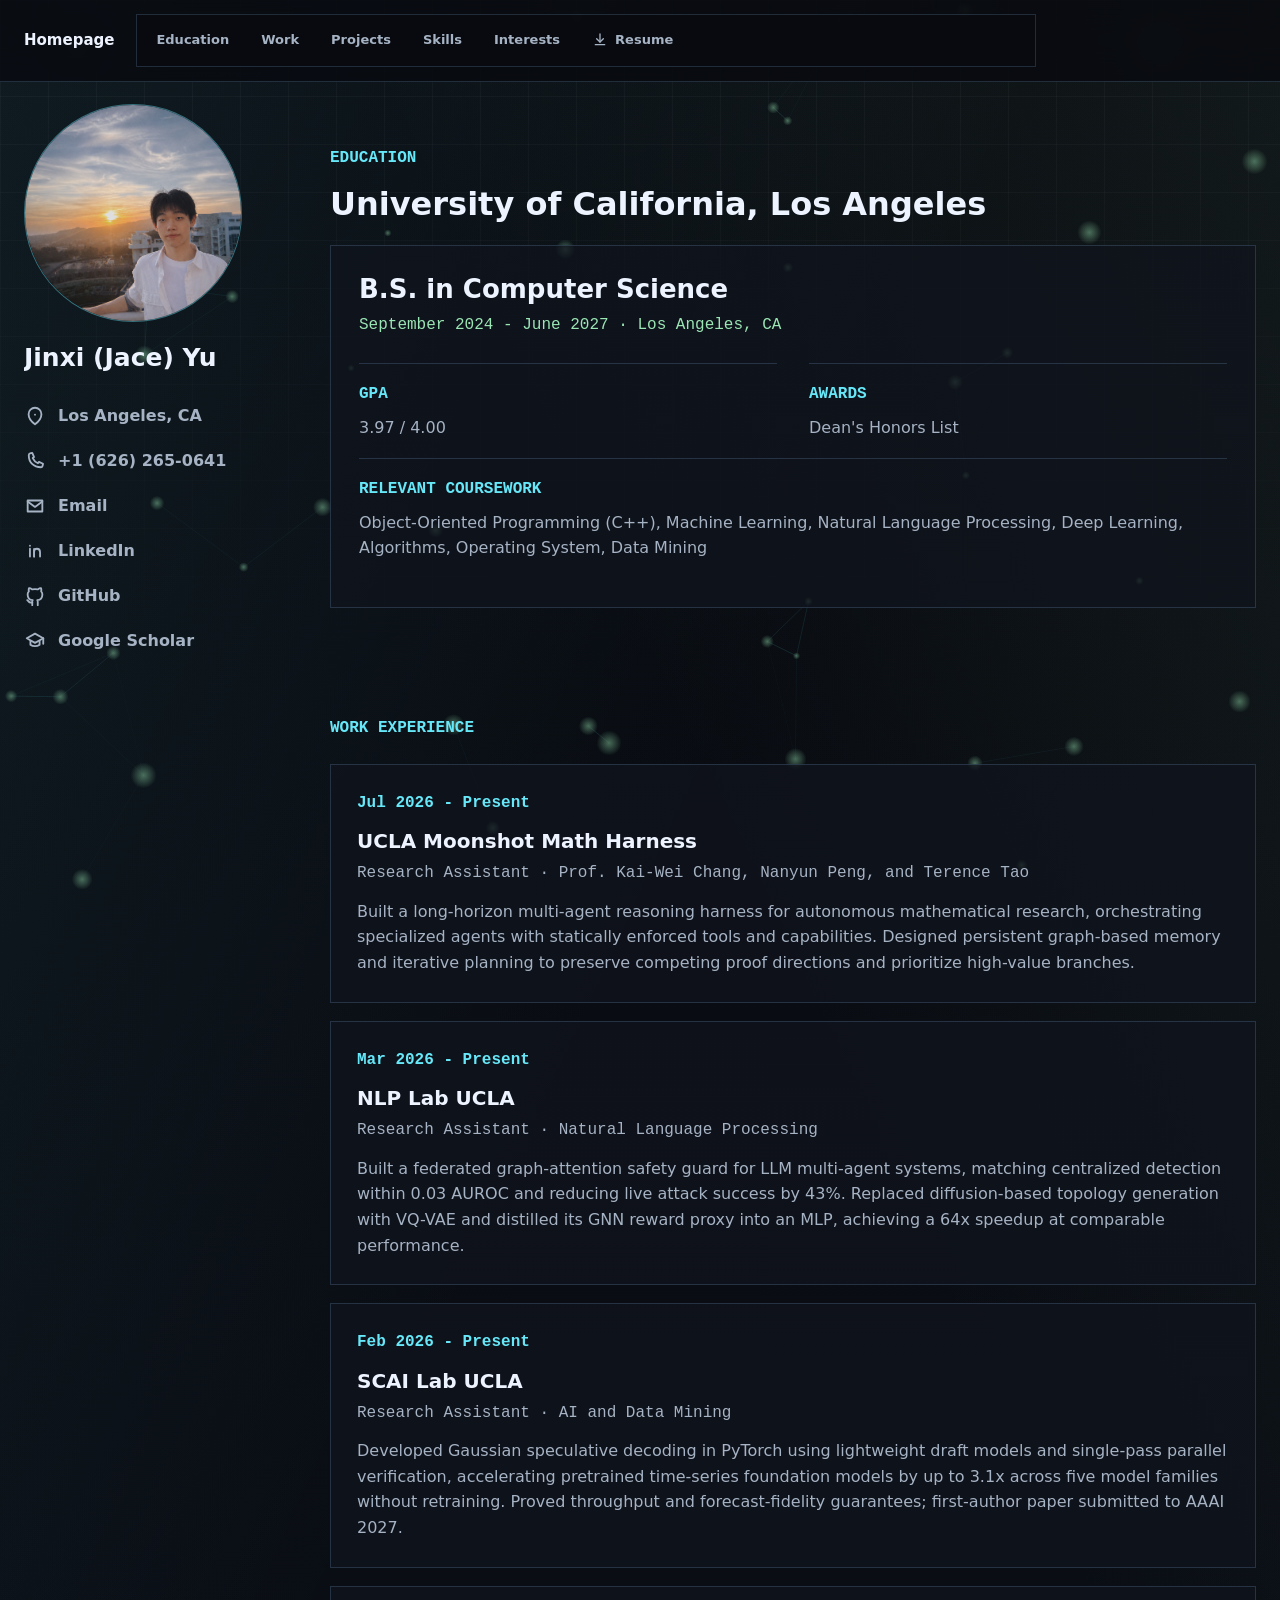
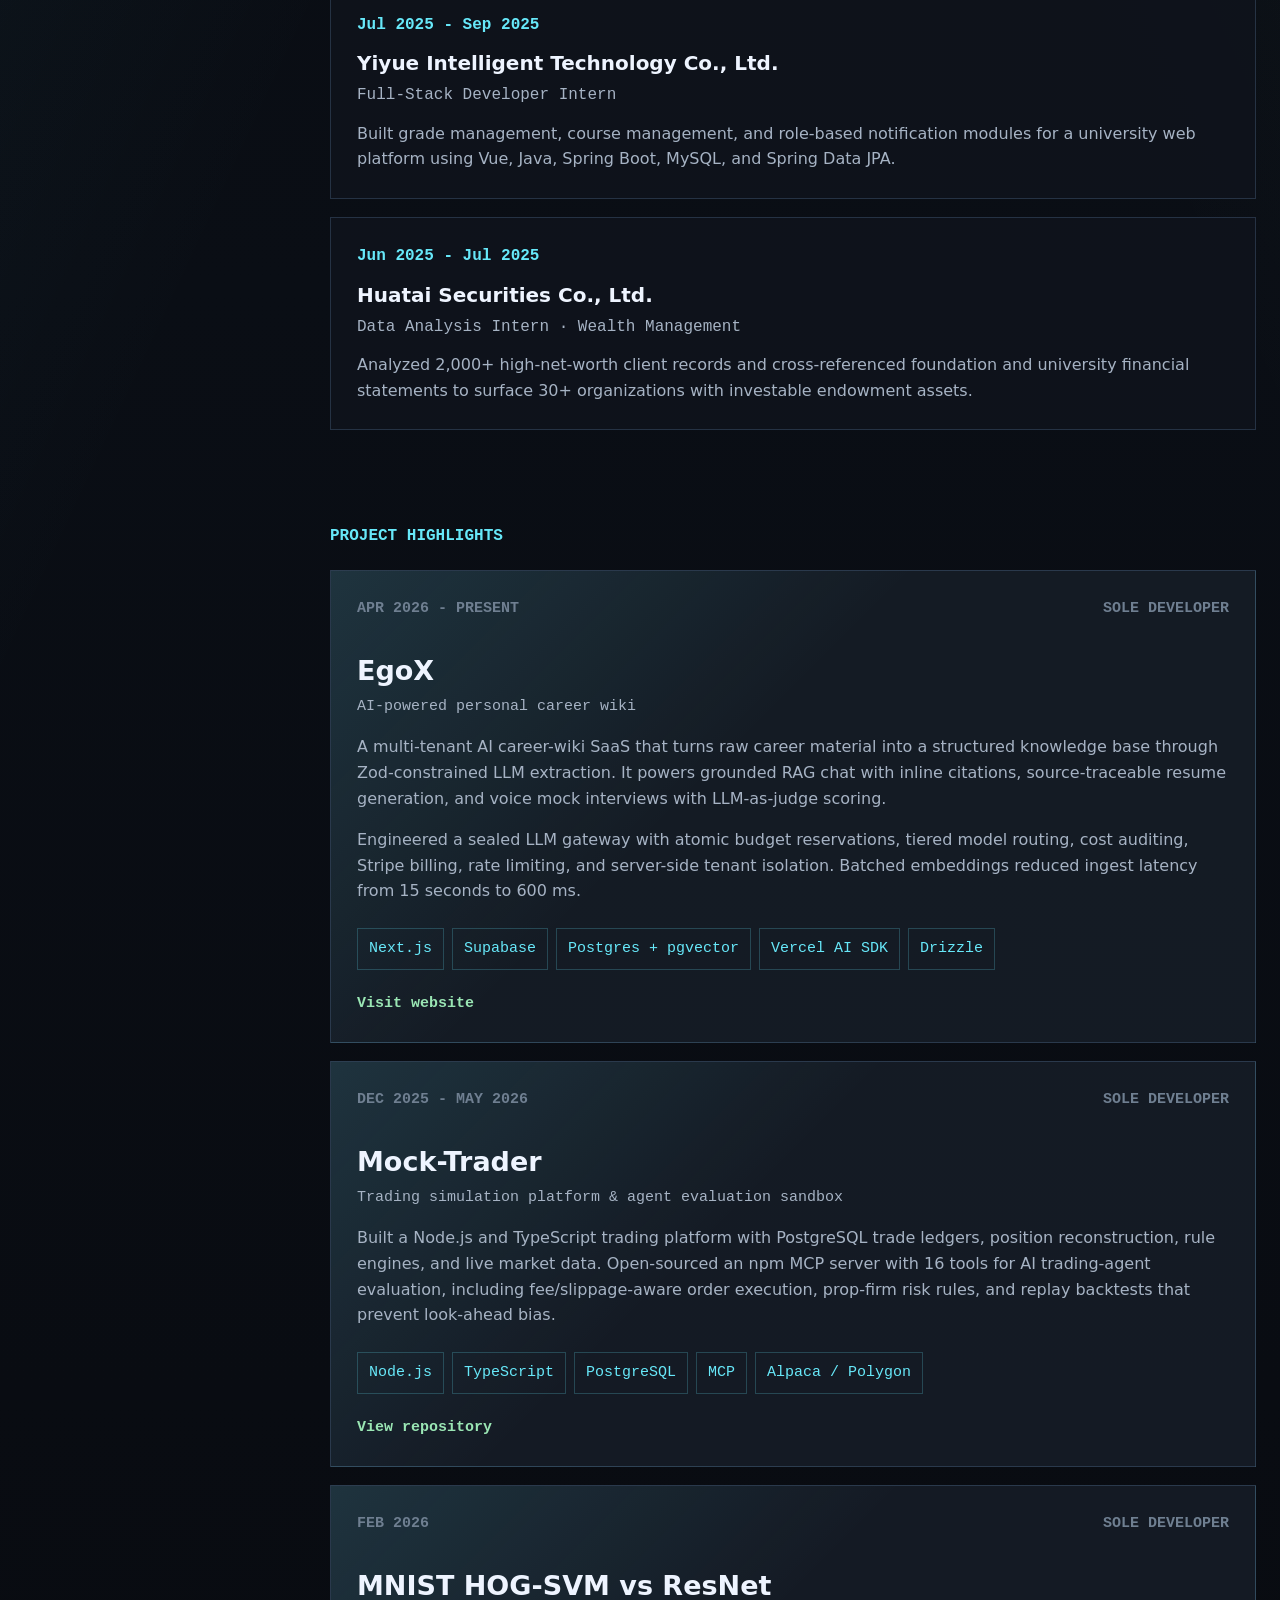
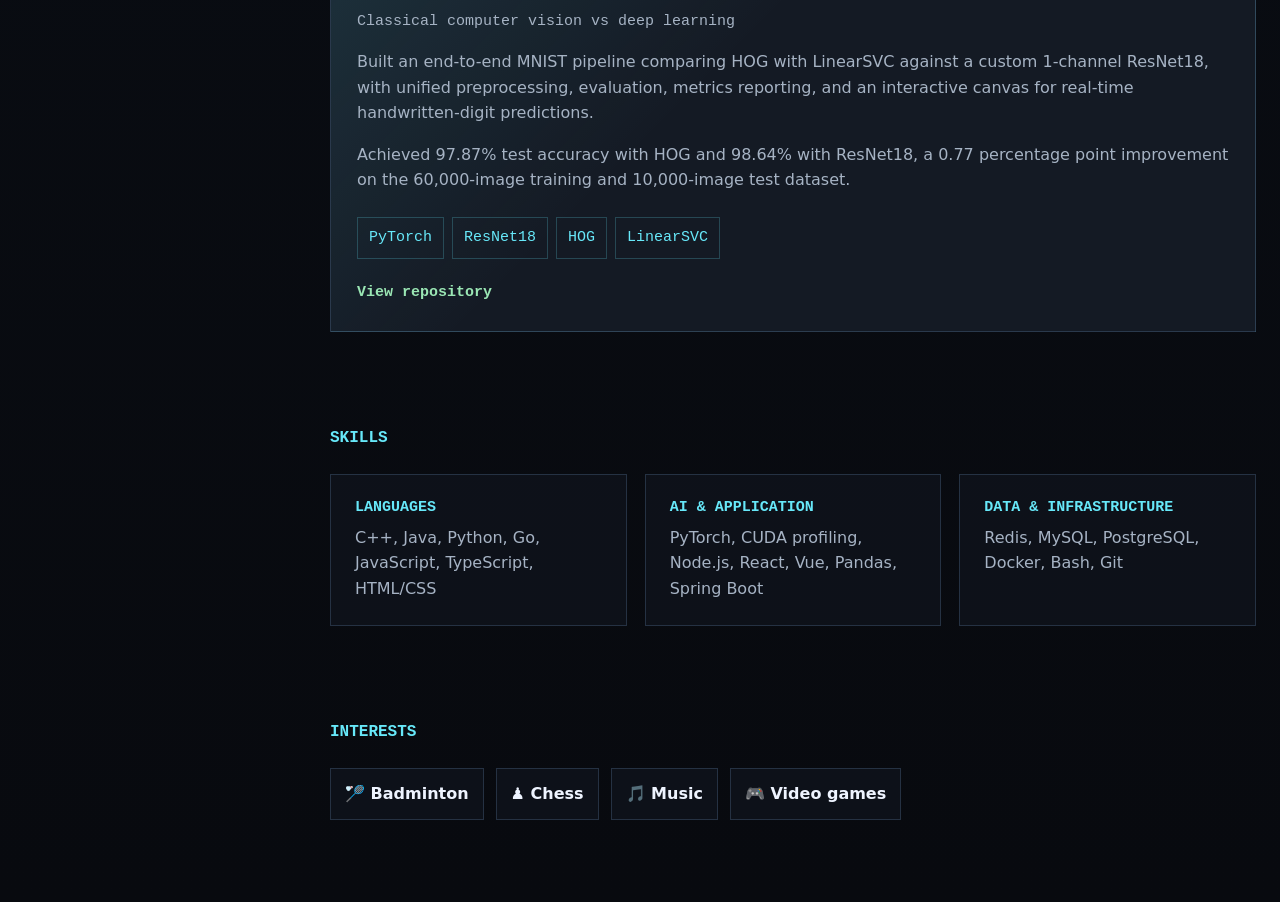
==== commit 45f0a3df: "Update 26.8.19" ====
--- a/index.html
+++ b/index.html
@@ -14,7 +14,7 @@
     <canvas id="signal-canvas" aria-hidden="true"></canvas>
 
     <header class="site-header">
-      <a class="brand" href="#top" aria-label="Jinxi Jace Yu home">
+      <a class="brand" href="index.html" aria-label="Jinxi Jace Yu home">
         <span class="brand-text">Homepage</span>
       </a>
       <nav class="nav-links" aria-label="Primary navigation">
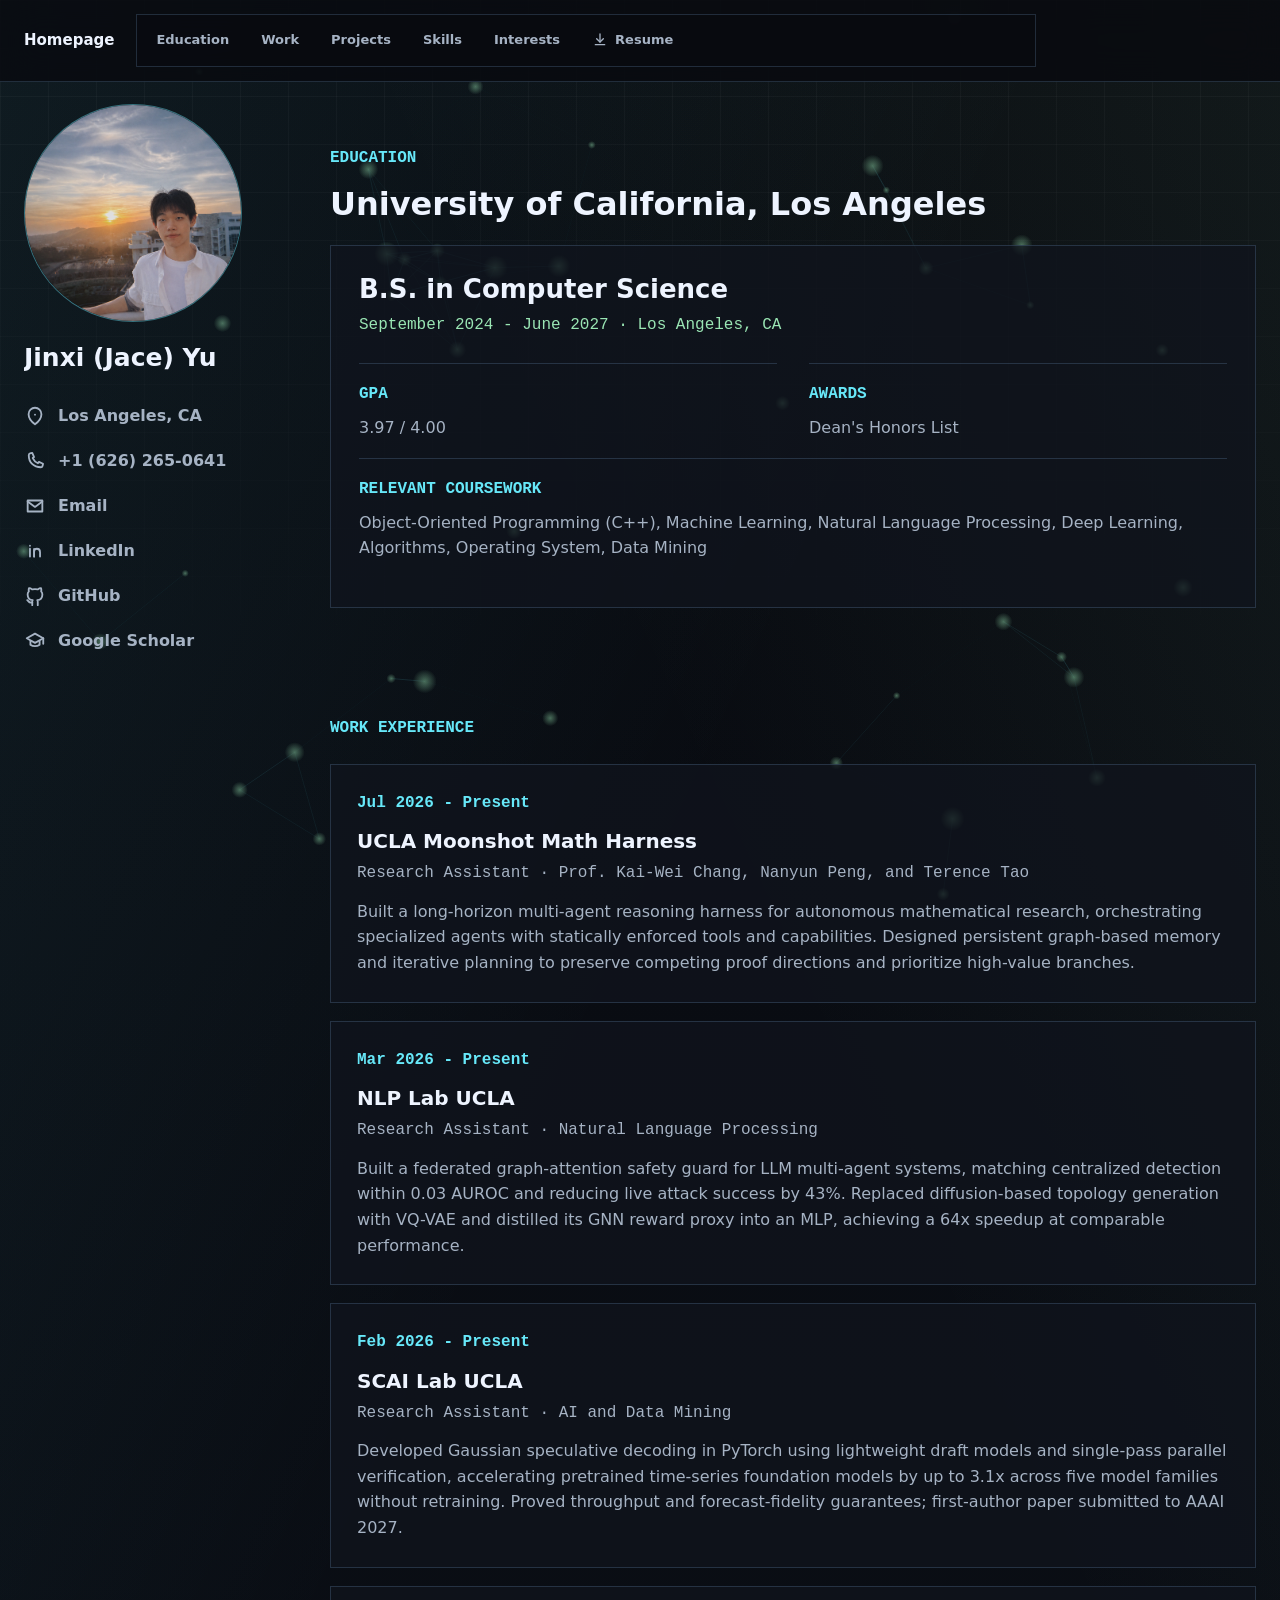
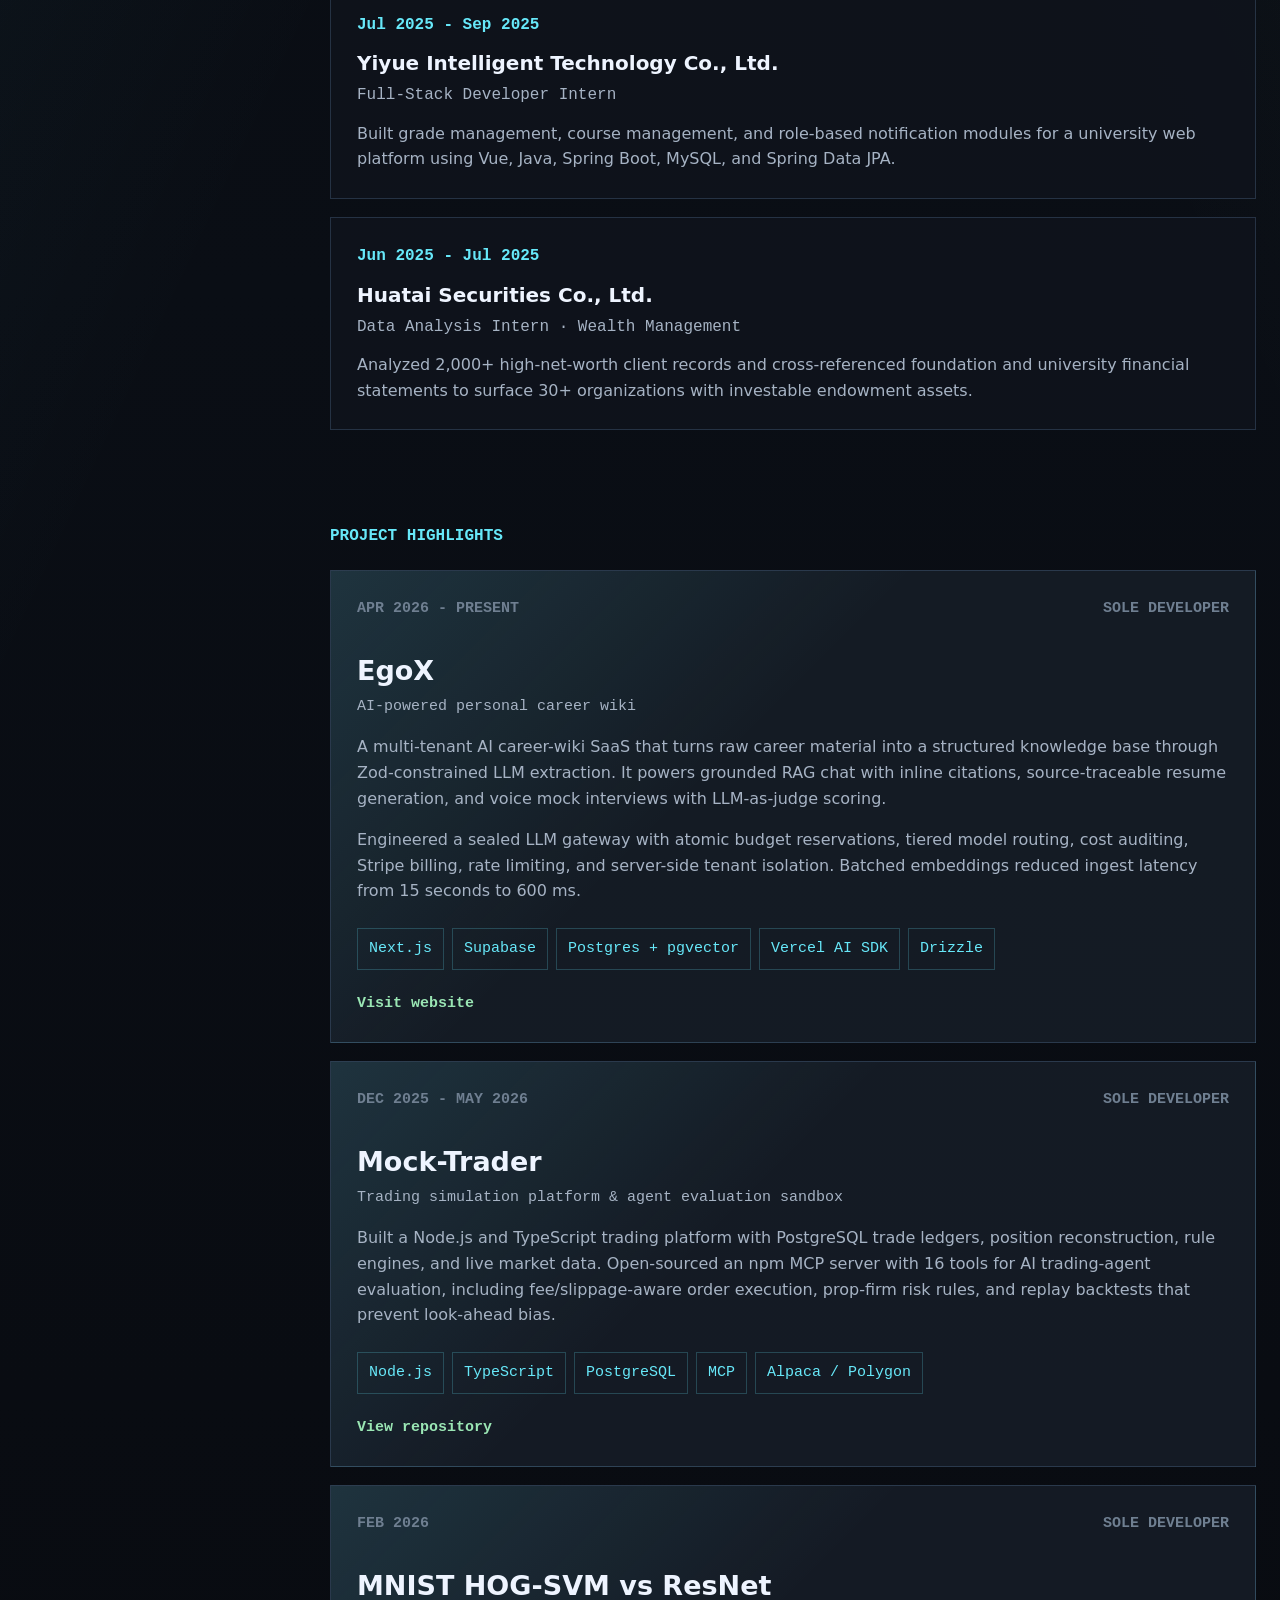
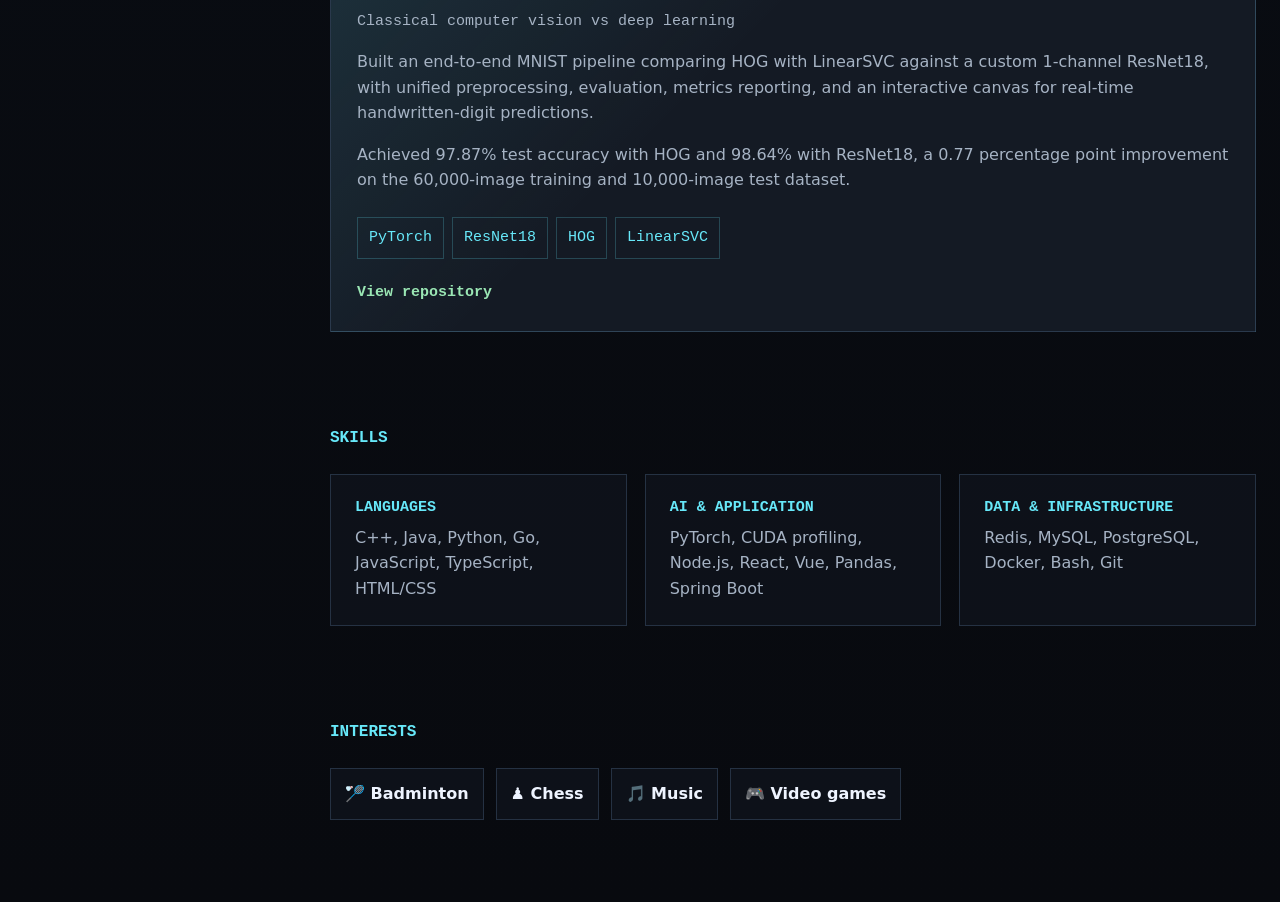
==== commit cb44d60d: "Update 26.8.19-2" ====
--- a/index.html
+++ b/index.html
@@ -7,7 +7,7 @@
       name="description"
       content="Jinxi (Jace) Yu - UCLA computer science student researching multi-agent systems, LLM safety, and efficient AI inference."
     />
-    <title>Jinxi (Jace) Yu | AI Systems & Research</title>
+    <title>Jinxi (Jace) Yu - Homepage</title>
     <link rel="stylesheet" href="styles.css" />
   </head>
   <body>
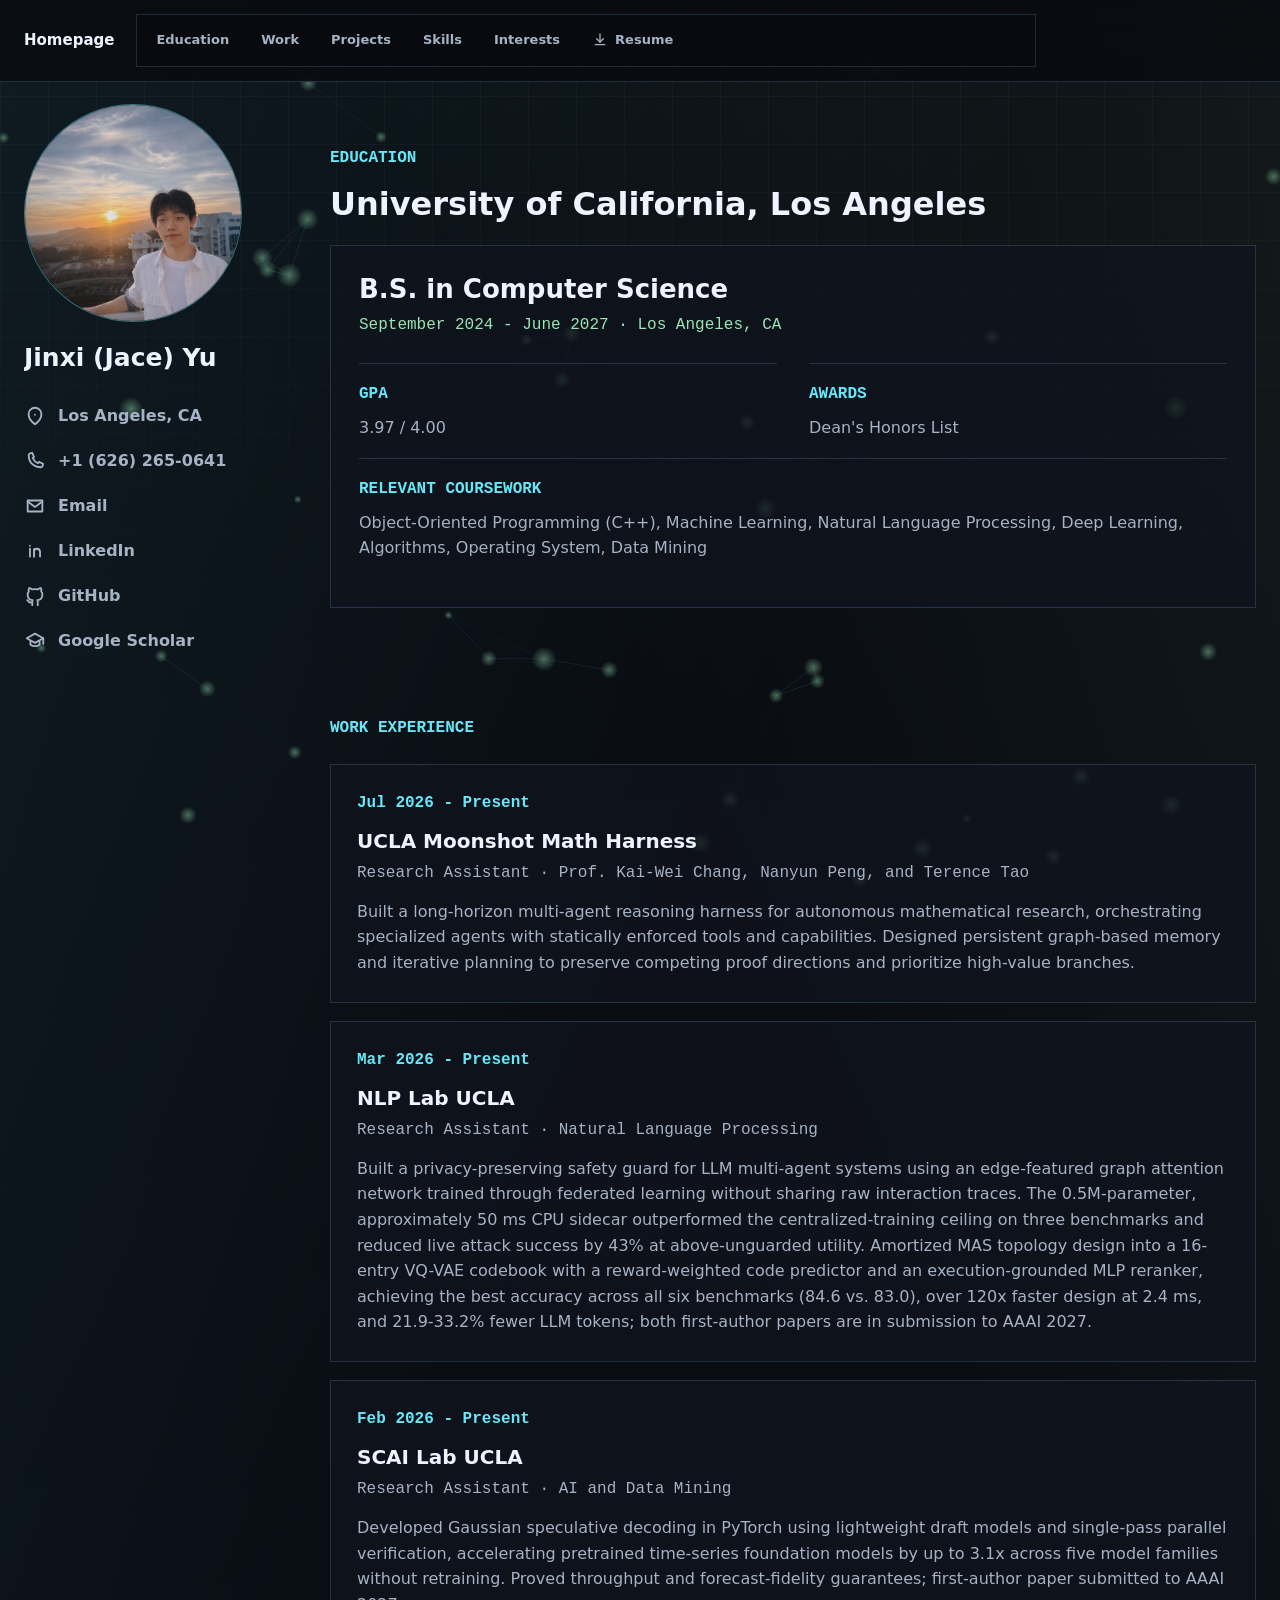
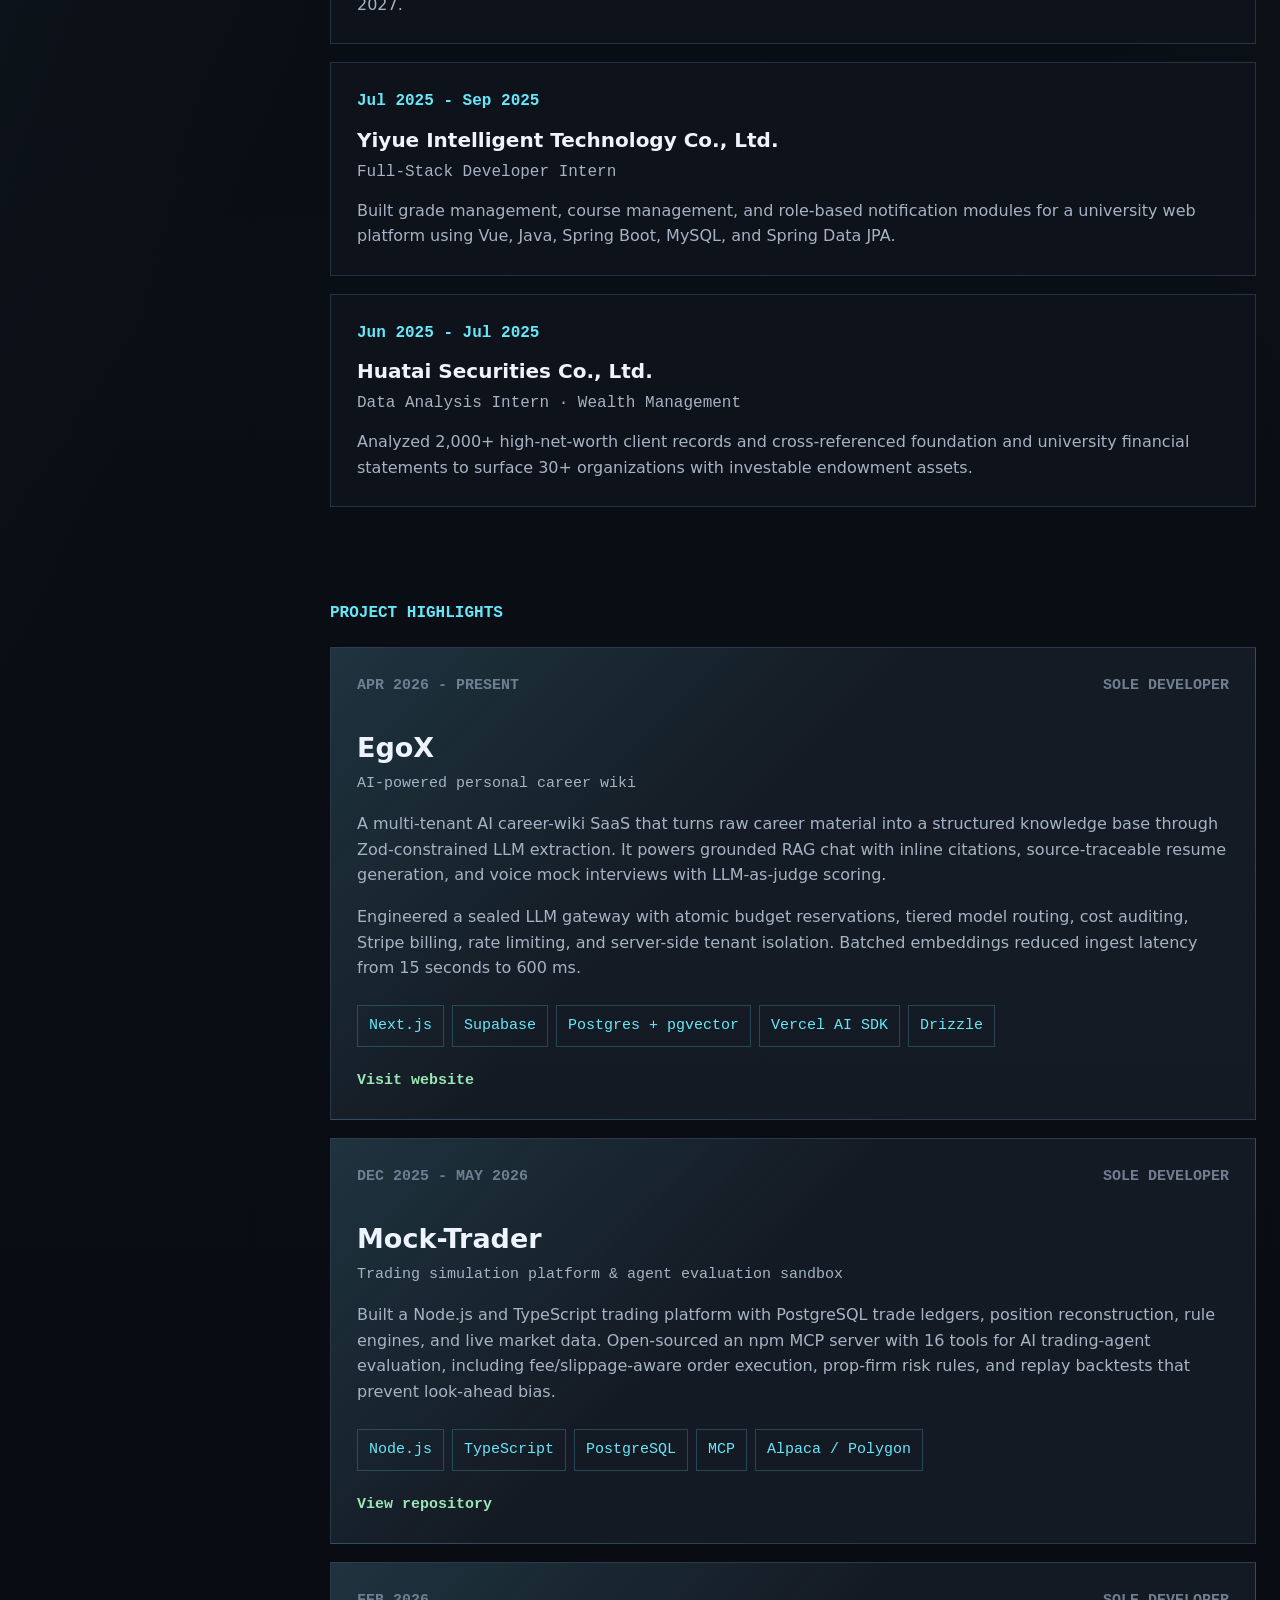
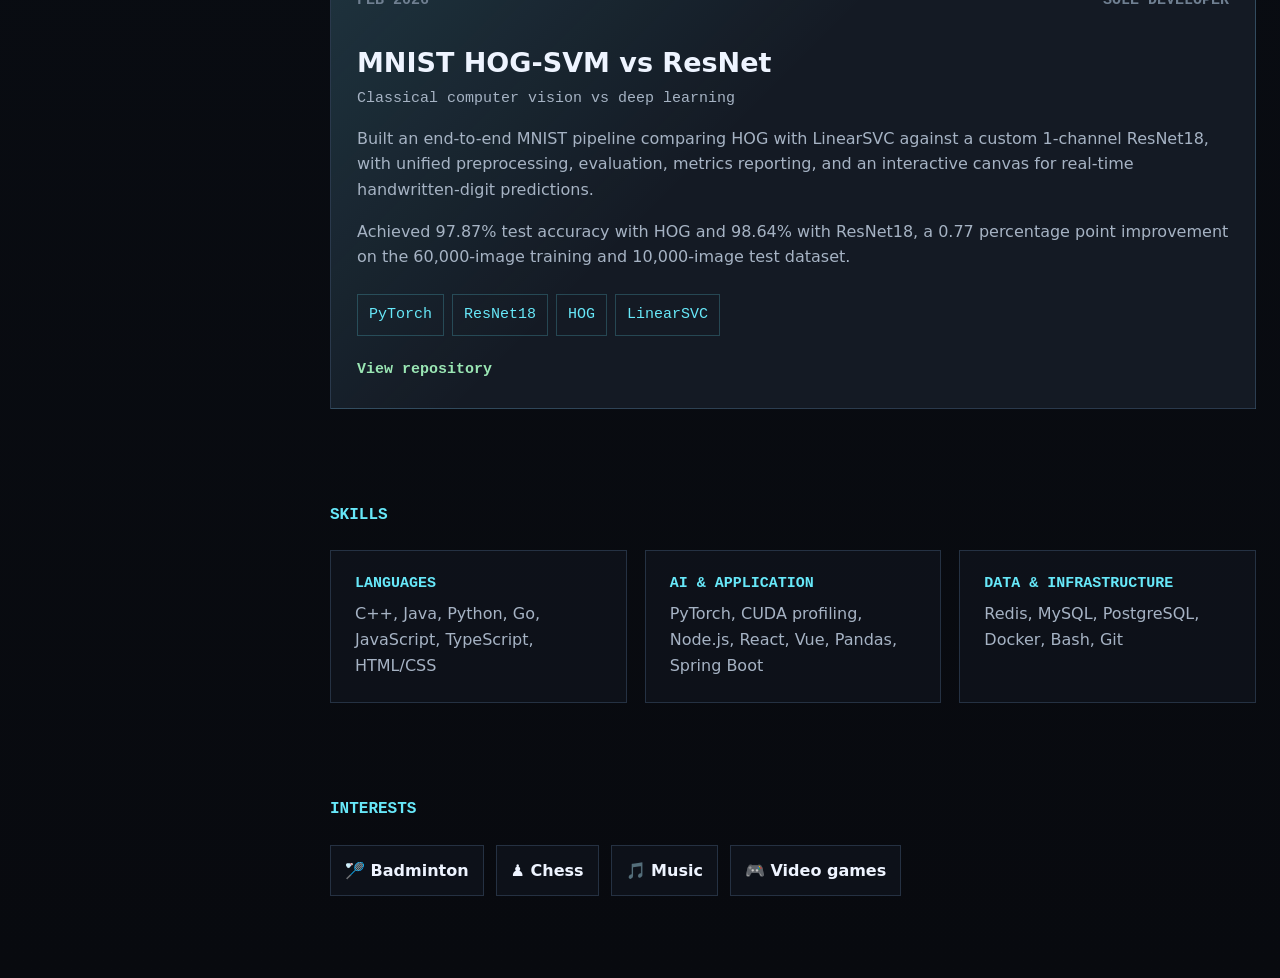
==== commit bcef07a9: "Update 26.8.19-3" ====
--- a/index.html
+++ b/index.html
@@ -23,7 +23,7 @@
         <a href="#projects">Projects</a>
         <a href="#stack">Skills</a>
         <a href="#interests">Interests</a>
-        <a class="nav-resume" href="Jinxi(Jace)%20Yu-Resume.pdf" download>
+        <a class="nav-resume" href="Jinxi(Jace)%20Yu-Resume.pdf" target="_blank" rel="noreferrer">
           <svg aria-hidden="true" viewBox="0 0 24 24">
             <path d="M12 3v12" />
             <path d="m7 10 5 5 5-5" />
@@ -146,10 +146,15 @@
               <h3>NLP Lab UCLA</h3>
               <p class="role">Research Assistant · Natural Language Processing</p>
               <p>
-                Built a federated graph-attention safety guard for LLM multi-agent systems,
-                matching centralized detection within 0.03 AUROC and reducing live attack success
-                by 43%. Replaced diffusion-based topology generation with VQ-VAE and distilled its
-                GNN reward proxy into an MLP, achieving a 64x speedup at comparable performance.
+                Built a privacy-preserving safety guard for LLM multi-agent systems using an
+                edge-featured graph attention network trained through federated learning without
+                sharing raw interaction traces. The 0.5M-parameter, approximately 50 ms CPU sidecar
+                outperformed the centralized-training ceiling on three benchmarks and reduced live
+                attack success by 43% at above-unguarded utility. Amortized MAS topology design into
+                a 16-entry VQ-VAE codebook with a reward-weighted code predictor and an
+                execution-grounded MLP reranker, achieving the best accuracy across all six
+                benchmarks (84.6 vs. 83.0), over 120x faster design at 2.4 ms, and 21.9-33.2% fewer
+                LLM tokens; both first-author papers are in submission to AAAI 2027.
               </p>
             </div>
           </article>
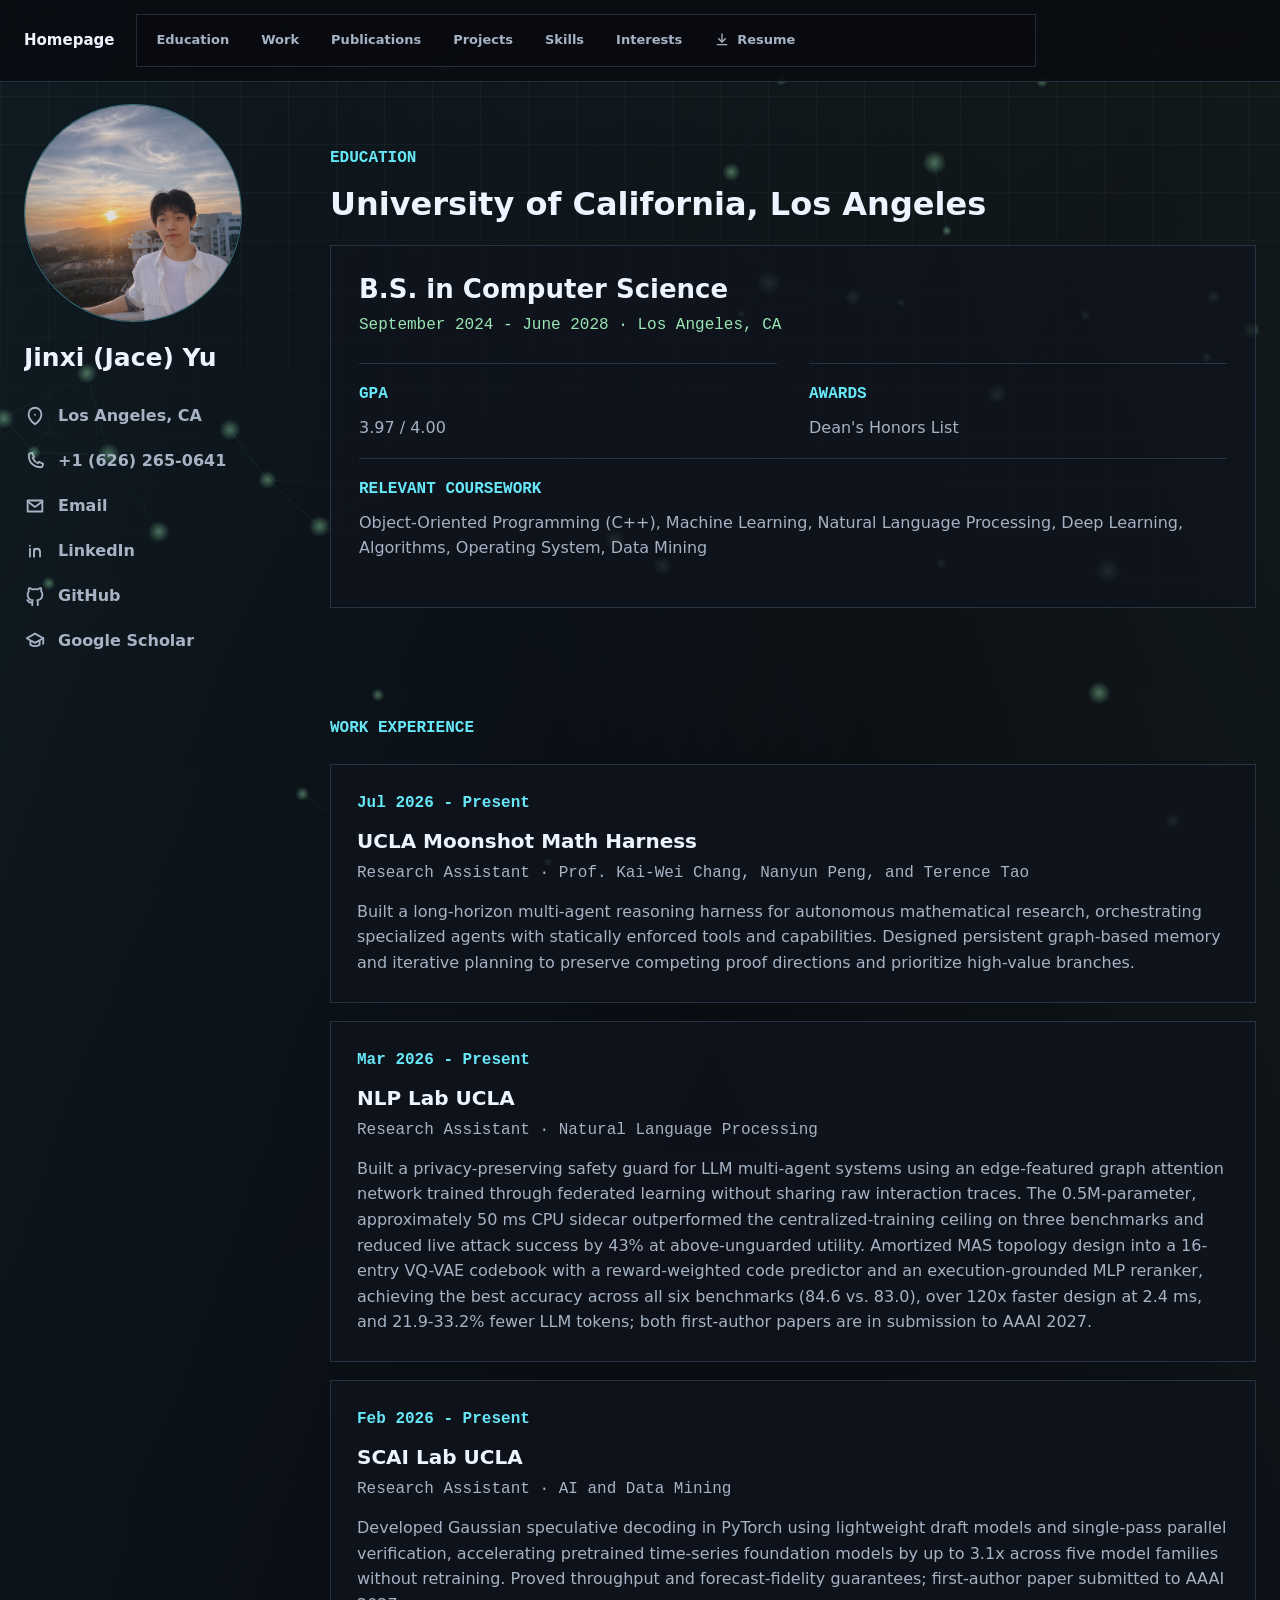
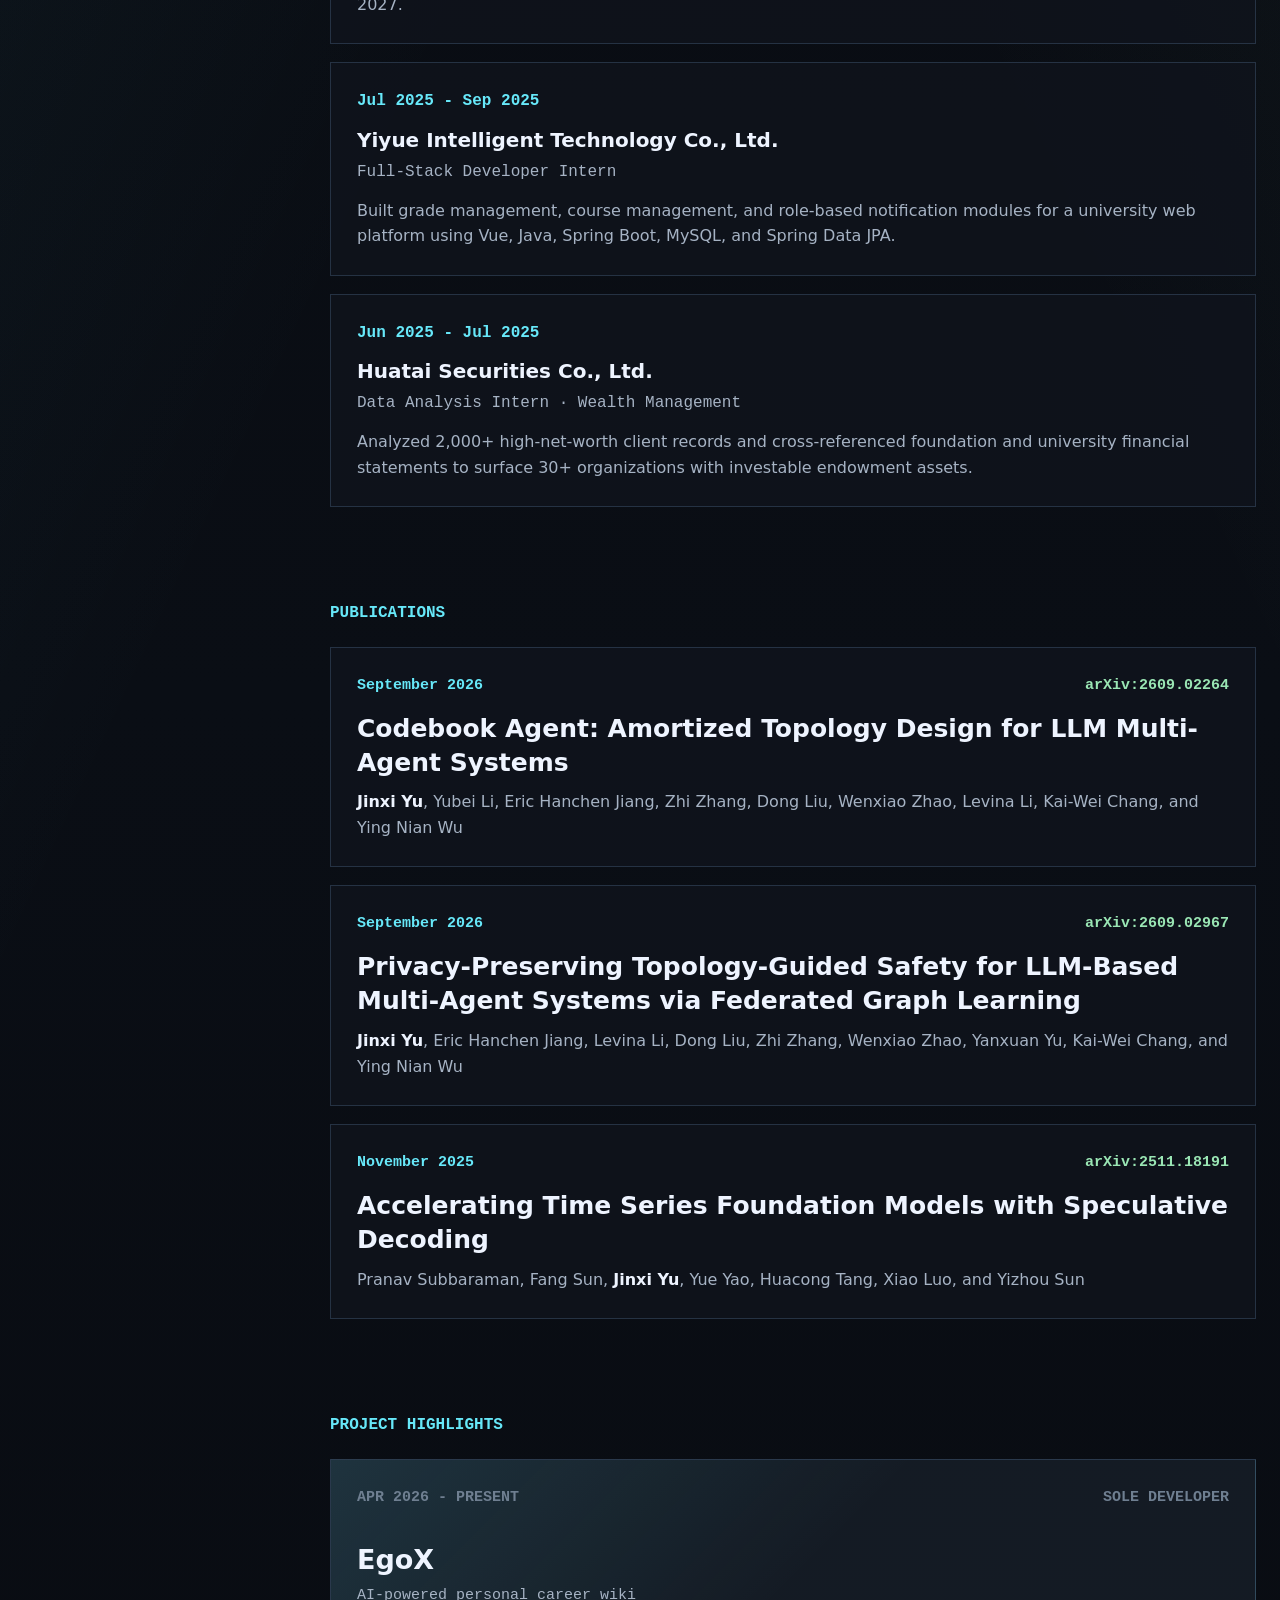
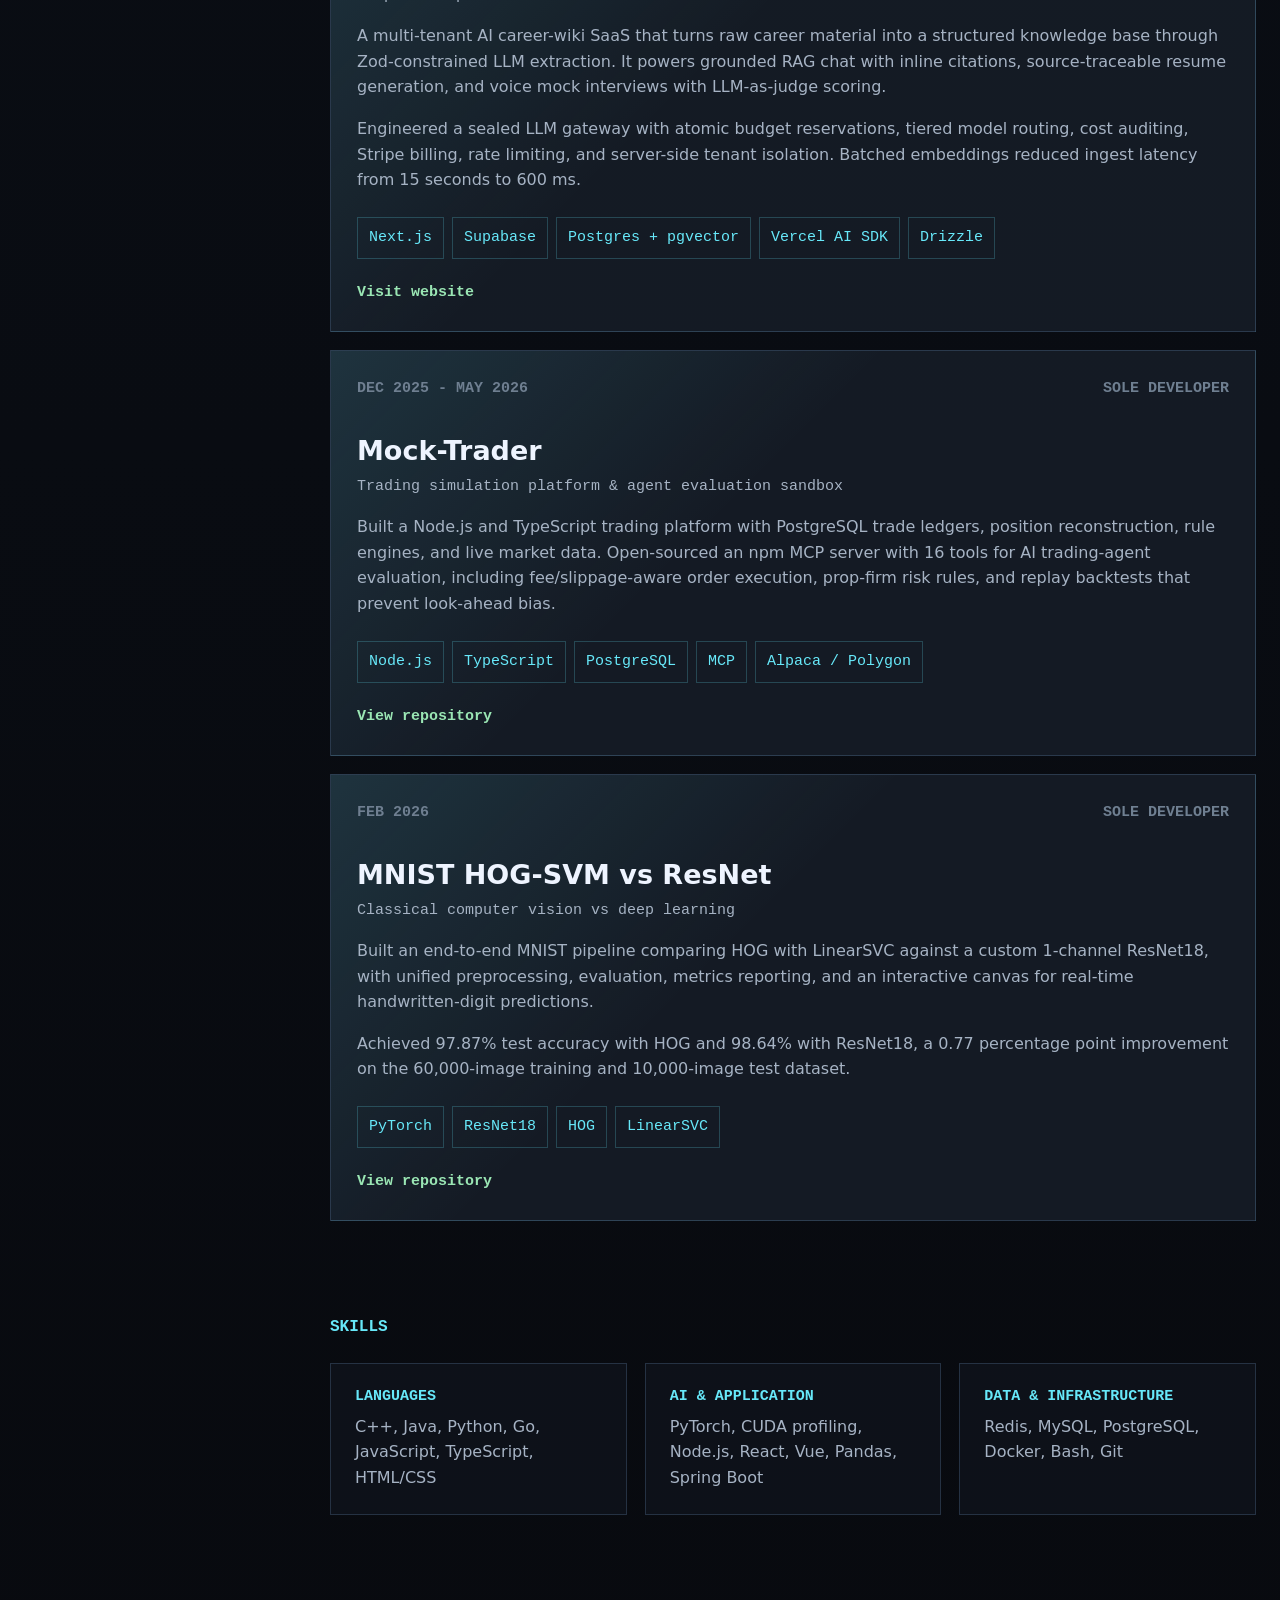
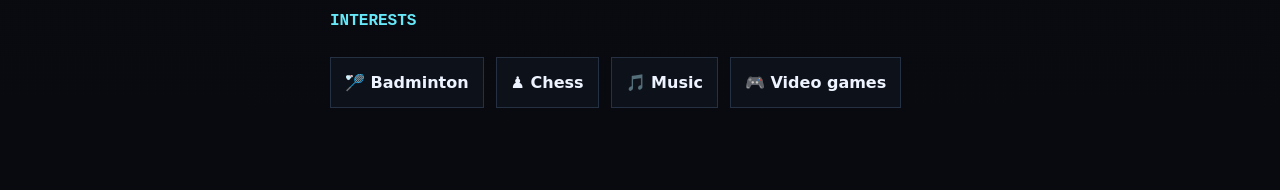
==== commit 94d34d71: "Update 26.9.12" ====
--- a/index.html
+++ b/index.html
@@ -20,6 +20,7 @@
       <nav class="nav-links" aria-label="Primary navigation">
         <a href="#education">Education</a>
         <a href="#work">Work</a>
+        <a href="#publications">Publications</a>
         <a href="#projects">Projects</a>
         <a href="#stack">Skills</a>
         <a href="#interests">Interests</a>
@@ -99,7 +100,7 @@
         <div class="education-card">
           <div>
             <h3>B.S. in Computer Science</h3>
-            <p class="role">September 2024 - June 2027 · Los Angeles, CA</p>
+            <p class="role">September 2024 - June 2028 · Los Angeles, CA</p>
           </div>
           <dl class="education-details">
             <div>
@@ -198,6 +199,68 @@
                 endowment assets.
               </p>
             </div>
+          </article>
+        </div>
+      </section>
+
+      <section class="publications-section" id="publications">
+        <div class="section-heading wide">
+          <p class="eyebrow">Publications</p>
+        </div>
+
+        <div class="publication-list">
+          <article class="publication-item">
+            <div class="publication-meta">
+              <time datetime="2026-09">September 2026</time>
+              <a href="https://arxiv.org/abs/2609.02264" target="_blank" rel="noreferrer">
+                arXiv:2609.02264
+              </a>
+            </div>
+            <h3>
+              <a href="https://arxiv.org/abs/2609.02264" target="_blank" rel="noreferrer">
+                Codebook Agent: Amortized Topology Design for LLM Multi-Agent Systems
+              </a>
+            </h3>
+            <p class="publication-authors">
+              <strong>Jinxi Yu</strong>, Yubei Li, Eric Hanchen Jiang, Zhi Zhang, Dong Liu,
+              Wenxiao Zhao, Levina Li, Kai-Wei Chang, and Ying Nian Wu
+            </p>
+          </article>
+
+          <article class="publication-item">
+            <div class="publication-meta">
+              <time datetime="2026-09">September 2026</time>
+              <a href="https://arxiv.org/abs/2609.02967" target="_blank" rel="noreferrer">
+                arXiv:2609.02967
+              </a>
+            </div>
+            <h3>
+              <a href="https://arxiv.org/abs/2609.02967" target="_blank" rel="noreferrer">
+                Privacy-Preserving Topology-Guided Safety for LLM-Based Multi-Agent Systems via Federated Graph Learning
+              </a>
+            </h3>
+            <p class="publication-authors">
+              <strong>Jinxi Yu</strong>, Eric Hanchen Jiang, Levina Li, Dong Liu, Zhi Zhang,
+              Wenxiao Zhao, Yanxuan Yu, Kai-Wei Chang, and Ying Nian Wu
+            </p>
+          </article>
+
+          <article class="publication-item">
+            <div class="publication-meta">
+              <time datetime="2025-11">November 2025</time>
+              <a href="https://arxiv.org/abs/2511.18191" target="_blank" rel="noreferrer">
+                arXiv:2511.18191
+              </a>
+            </div>
+            <h3>
+              <a href="https://arxiv.org/abs/2511.18191" target="_blank" rel="noreferrer">
+                Accelerating Time Series Foundation Models with Speculative Decoding
+              </a>
+            </h3>
+            <p class="publication-authors">
+              Pranav Subbaraman, Fang Sun, <strong>Jinxi Yu</strong>, Yue Yao, Huacong Tang,
+              Xiao Luo, and Yizhou Sun
+            </p>
           </article>
         </div>
       </section>
--- a/styles.css
+++ b/styles.css
@@ -248,6 +248,7 @@
 
 #education,
 #work,
+#publications,
 #projects,
 #stack,
 #interests {
@@ -522,6 +523,7 @@
 }
 
 #work .eyebrow,
+#publications .eyebrow,
 #projects .eyebrow,
 #stack .eyebrow,
 #interests .eyebrow {
@@ -534,6 +536,7 @@
 }
 
 .timeline-item,
+.publication-item,
 .project-card,
 .stack-columns > div,
 .education-card {
@@ -591,6 +594,7 @@
 
 .time,
 .role,
+.publication-meta,
 .project-meta,
 .tag-row,
 .stack-columns h3 {
@@ -623,10 +627,59 @@
 }
 
 .projects-section,
+.publications-section,
 .stack-section,
 .interests-section,
 .contact-section {
   padding: 12px 0 82px;
+}
+
+.publication-list {
+  display: grid;
+  gap: 18px;
+}
+
+.publication-item {
+  padding: 26px;
+}
+
+.publication-meta {
+  display: flex;
+  align-items: center;
+  justify-content: space-between;
+  gap: 16px;
+  margin-bottom: 14px;
+  color: var(--cyan);
+  font-size: 15px;
+  font-weight: 700;
+}
+
+.publication-meta a {
+  color: var(--green);
+}
+
+.publication-item h3 {
+  max-width: 920px;
+  margin-bottom: 10px;
+  font-size: clamp(19px, 2vw, 25px);
+  line-height: 1.35;
+}
+
+.publication-item h3 a:hover,
+.publication-item h3 a:focus-visible,
+.publication-meta a:hover,
+.publication-meta a:focus-visible {
+  color: var(--cyan);
+  outline: none;
+}
+
+.publication-authors {
+  margin-bottom: 0;
+  color: var(--muted);
+}
+
+.publication-authors strong {
+  color: var(--text);
 }
 
 .project-grid {
@@ -930,6 +983,7 @@
 
   .project-card,
   .timeline-item,
+  .publication-item,
   .stack-columns > div,
   .education-card {
     padding: 20px;
@@ -945,4 +999,10 @@
     flex-direction: column;
     margin-bottom: 24px;
   }
-}
+
+  .publication-meta {
+    align-items: flex-start;
+    flex-direction: column;
+    gap: 5px;
+  }
+}
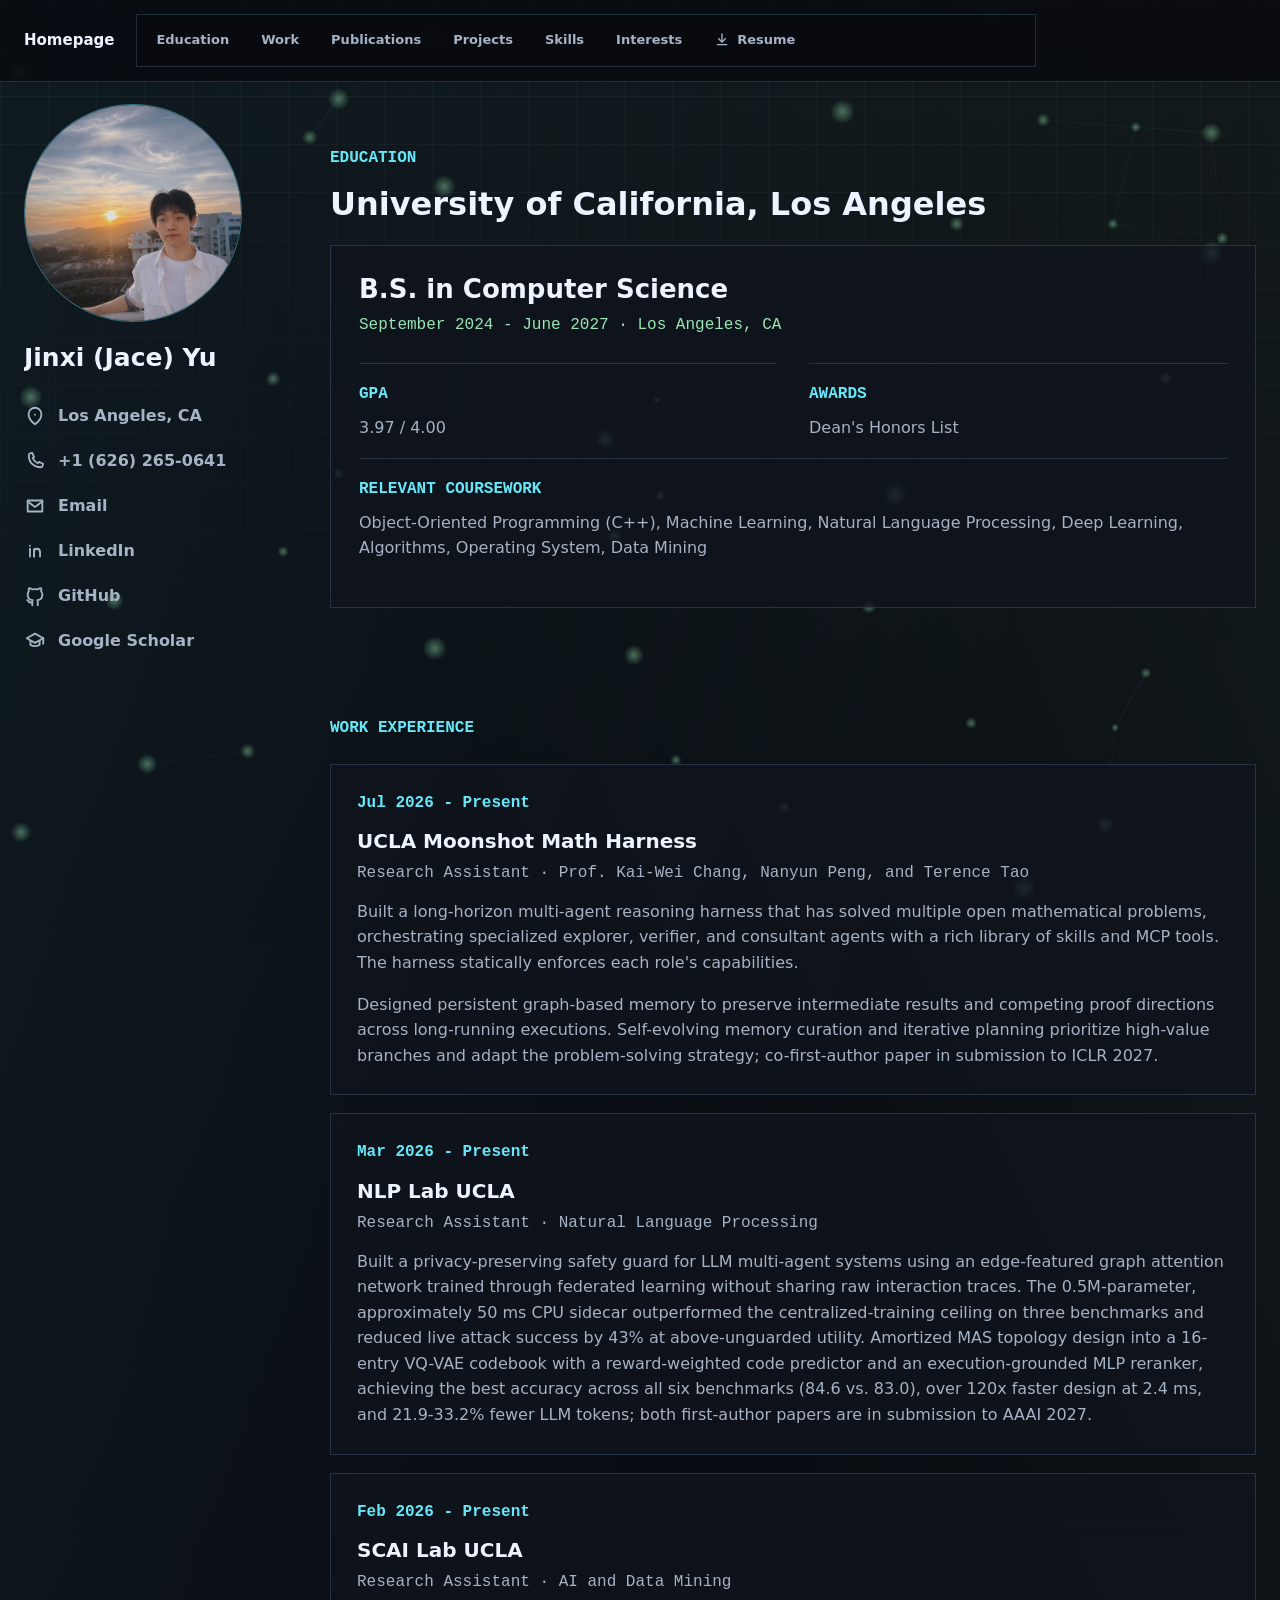
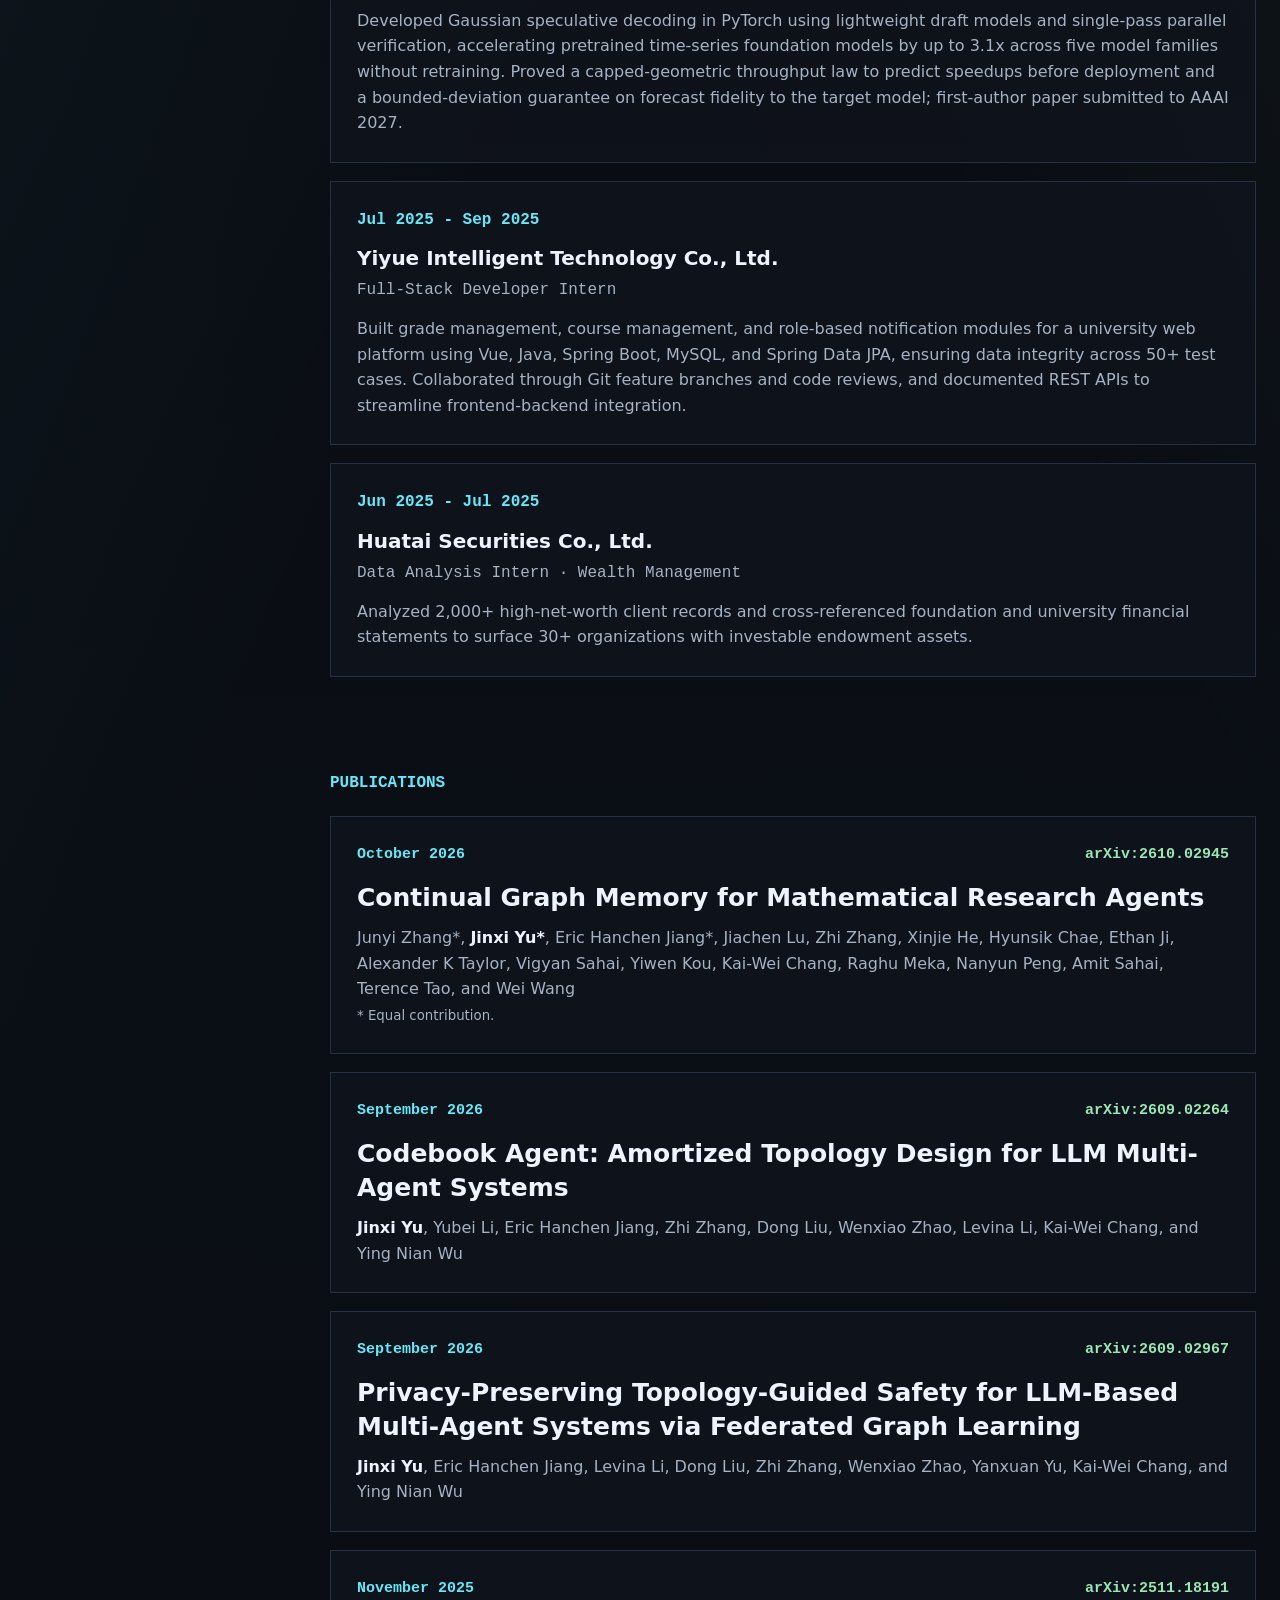
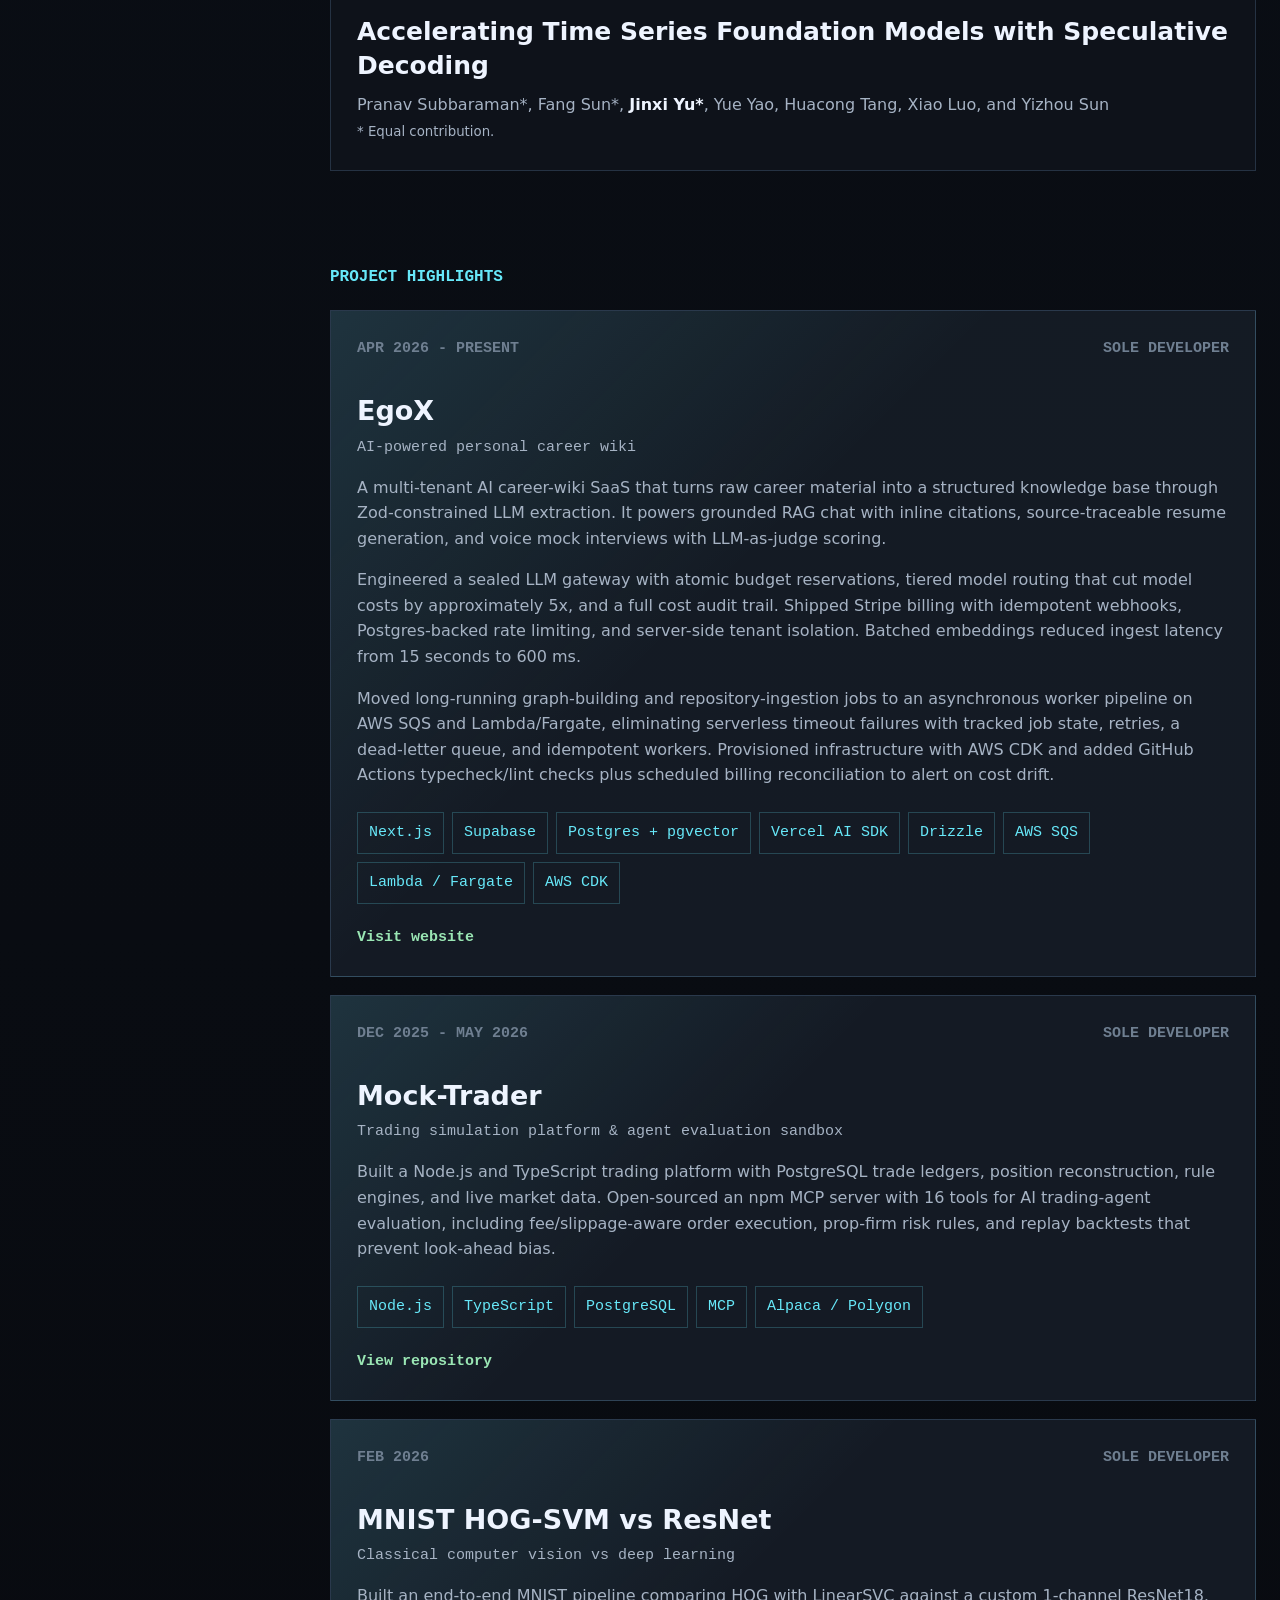
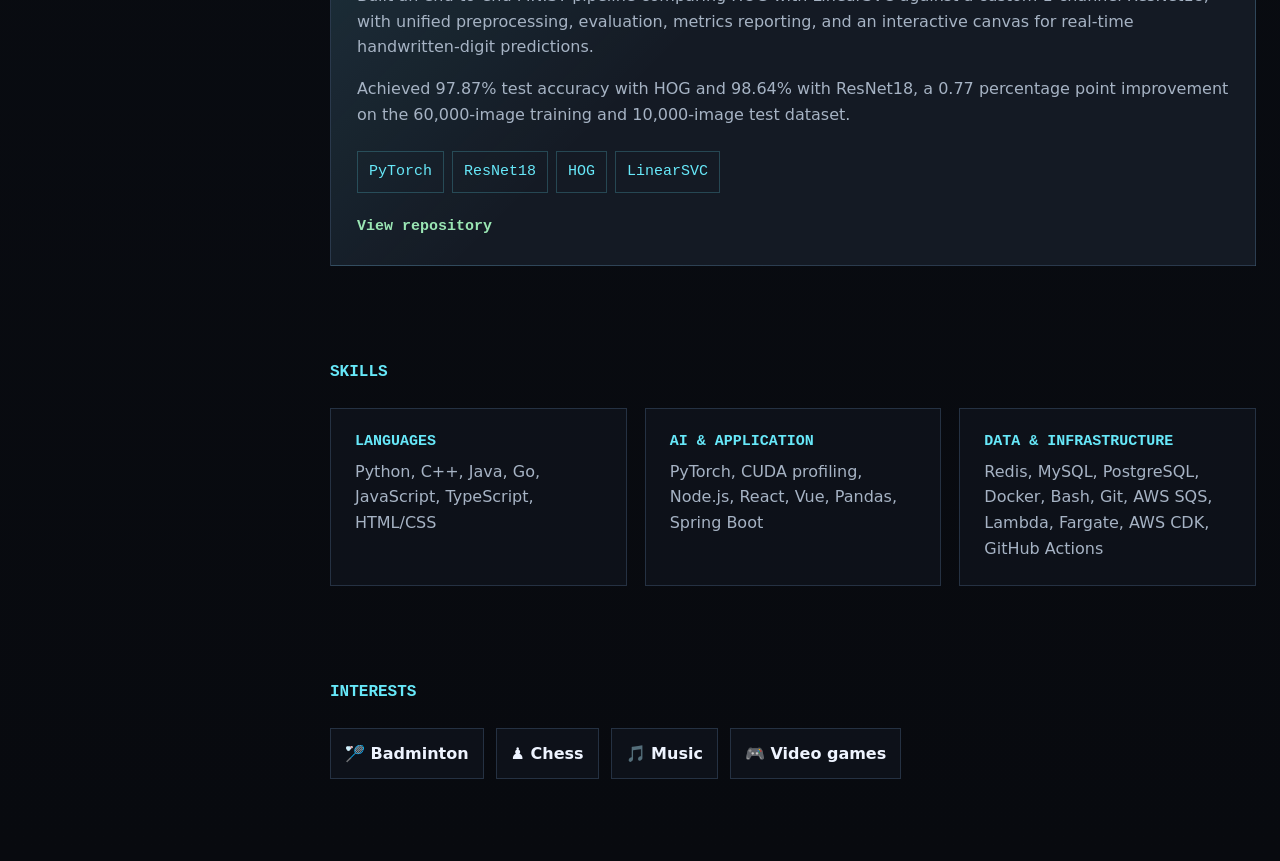
==== commit 4515da31: "Update 26.10.13" ====
--- a/index.html
+++ b/index.html
@@ -100,7 +100,7 @@
         <div class="education-card">
           <div>
             <h3>B.S. in Computer Science</h3>
-            <p class="role">September 2024 - June 2028 · Los Angeles, CA</p>
+            <p class="role">September 2024 - June 2027 · Los Angeles, CA</p>
           </div>
           <dl class="education-details">
             <div>
@@ -133,10 +133,16 @@
               <h3>UCLA Moonshot Math Harness</h3>
               <p class="role">Research Assistant · Prof. Kai-Wei Chang, Nanyun Peng, and Terence Tao</p>
               <p>
-                Built a long-horizon multi-agent reasoning harness for autonomous mathematical
-                research, orchestrating specialized agents with statically enforced tools and
-                capabilities. Designed persistent graph-based memory and iterative planning to
-                preserve competing proof directions and prioritize high-value branches.
+                Built a long-horizon multi-agent reasoning harness that has solved multiple open
+                mathematical problems, orchestrating specialized explorer, verifier, and consultant
+                agents with a rich library of skills and MCP tools. The harness statically enforces
+                each role's capabilities.
+              </p>
+              <p>
+                Designed persistent graph-based memory to preserve intermediate results and
+                competing proof directions across long-running executions. Self-evolving memory
+                curation and iterative planning prioritize high-value branches and adapt the
+                problem-solving strategy; co-first-author paper in submission to ICLR 2027.
               </p>
             </div>
           </article>
@@ -169,8 +175,9 @@
                 Developed Gaussian speculative decoding in PyTorch using lightweight draft models
                 and single-pass parallel verification, accelerating pretrained time-series
                 foundation models by up to 3.1x across five model families without retraining.
-                Proved throughput and forecast-fidelity guarantees; first-author paper submitted
-                to AAAI 2027.
+                Proved a capped-geometric throughput law to predict speedups before deployment
+                and a bounded-deviation guarantee on forecast fidelity to the target model;
+                first-author paper submitted to AAAI 2027.
               </p>
             </div>
           </article>
@@ -183,7 +190,9 @@
               <p>
                 Built grade management, course management, and role-based notification modules
                 for a university web platform using Vue, Java, Spring Boot, MySQL, and Spring
-                Data JPA.
+                Data JPA, ensuring data integrity across 50+ test cases. Collaborated through
+                Git feature branches and code reviews, and documented REST APIs to streamline
+                frontend-backend integration.
               </p>
             </div>
           </article>
@@ -211,6 +220,28 @@
         <div class="publication-list">
           <article class="publication-item">
             <div class="publication-meta">
+              <time datetime="2026-10">October 2026</time>
+              <a href="https://arxiv.org/abs/2610.02945" target="_blank" rel="noreferrer">
+                arXiv:2610.02945
+              </a>
+            </div>
+            <h3>
+              <a href="https://arxiv.org/abs/2610.02945" target="_blank" rel="noreferrer">
+                Continual Graph Memory for Mathematical Research Agents
+              </a>
+            </h3>
+            <p class="publication-authors">
+              Junyi Zhang*, <strong>Jinxi Yu*</strong>, Eric Hanchen Jiang*, Jiachen Lu,
+              Zhi Zhang, Xinjie He, Hyunsik Chae, Ethan Ji, Alexander K Taylor,
+              Vigyan Sahai, Yiwen Kou, Kai-Wei Chang, Raghu Meka, Nanyun Peng,
+              Amit Sahai, Terence Tao, and Wei Wang
+              <br />
+              <small>* Equal contribution.</small>
+            </p>
+          </article>
+
+          <article class="publication-item">
+            <div class="publication-meta">
               <time datetime="2026-09">September 2026</time>
               <a href="https://arxiv.org/abs/2609.02264" target="_blank" rel="noreferrer">
                 arXiv:2609.02264
@@ -258,8 +289,10 @@
               </a>
             </h3>
             <p class="publication-authors">
-              Pranav Subbaraman, Fang Sun, <strong>Jinxi Yu</strong>, Yue Yao, Huacong Tang,
+              Pranav Subbaraman*, Fang Sun*, <strong>Jinxi Yu*</strong>, Yue Yao, Huacong Tang,
               Xiao Luo, and Yizhou Sun
+              <br />
+              <small>* Equal contribution.</small>
             </p>
           </article>
         </div>
@@ -286,8 +319,17 @@
             </p>
             <p>
               Engineered a sealed LLM gateway with atomic budget reservations, tiered model
-              routing, cost auditing, Stripe billing, rate limiting, and server-side tenant
-              isolation. Batched embeddings reduced ingest latency from 15 seconds to 600 ms.
+              routing that cut model costs by approximately 5x, and a full cost audit trail.
+              Shipped Stripe billing with idempotent webhooks, Postgres-backed rate limiting,
+              and server-side tenant isolation. Batched embeddings reduced ingest latency
+              from 15 seconds to 600 ms.
+            </p>
+            <p>
+              Moved long-running graph-building and repository-ingestion jobs to an asynchronous
+              worker pipeline on AWS SQS and Lambda/Fargate, eliminating serverless timeout
+              failures with tracked job state, retries, a dead-letter queue, and idempotent workers.
+              Provisioned infrastructure with AWS CDK and added GitHub Actions typecheck/lint
+              checks plus scheduled billing reconciliation to alert on cost drift.
             </p>
             <div class="tag-row">
               <span>Next.js</span>
@@ -295,6 +337,9 @@
               <span>Postgres + pgvector</span>
               <span>Vercel AI SDK</span>
               <span>Drizzle</span>
+              <span>AWS SQS</span>
+              <span>Lambda / Fargate</span>
+              <span>AWS CDK</span>
             </div>
             <a class="project-link" href="https://egox-sigma.vercel.app/" target="_blank" rel="noreferrer">
               Visit website
@@ -362,7 +407,7 @@
         <div class="stack-columns">
           <div>
             <h3>Languages</h3>
-            <p>C++, Java, Python, Go, JavaScript, TypeScript, HTML/CSS</p>
+            <p>Python, C++, Java, Go, JavaScript, TypeScript, HTML/CSS</p>
           </div>
           <div>
             <h3>AI &amp; Application</h3>
@@ -370,7 +415,7 @@
           </div>
           <div>
             <h3>Data &amp; Infrastructure</h3>
-            <p>Redis, MySQL, PostgreSQL, Docker, Bash, Git</p>
+            <p>Redis, MySQL, PostgreSQL, Docker, Bash, Git, AWS SQS, Lambda, Fargate, AWS CDK, GitHub Actions</p>
           </div>
         </div>
       </section>
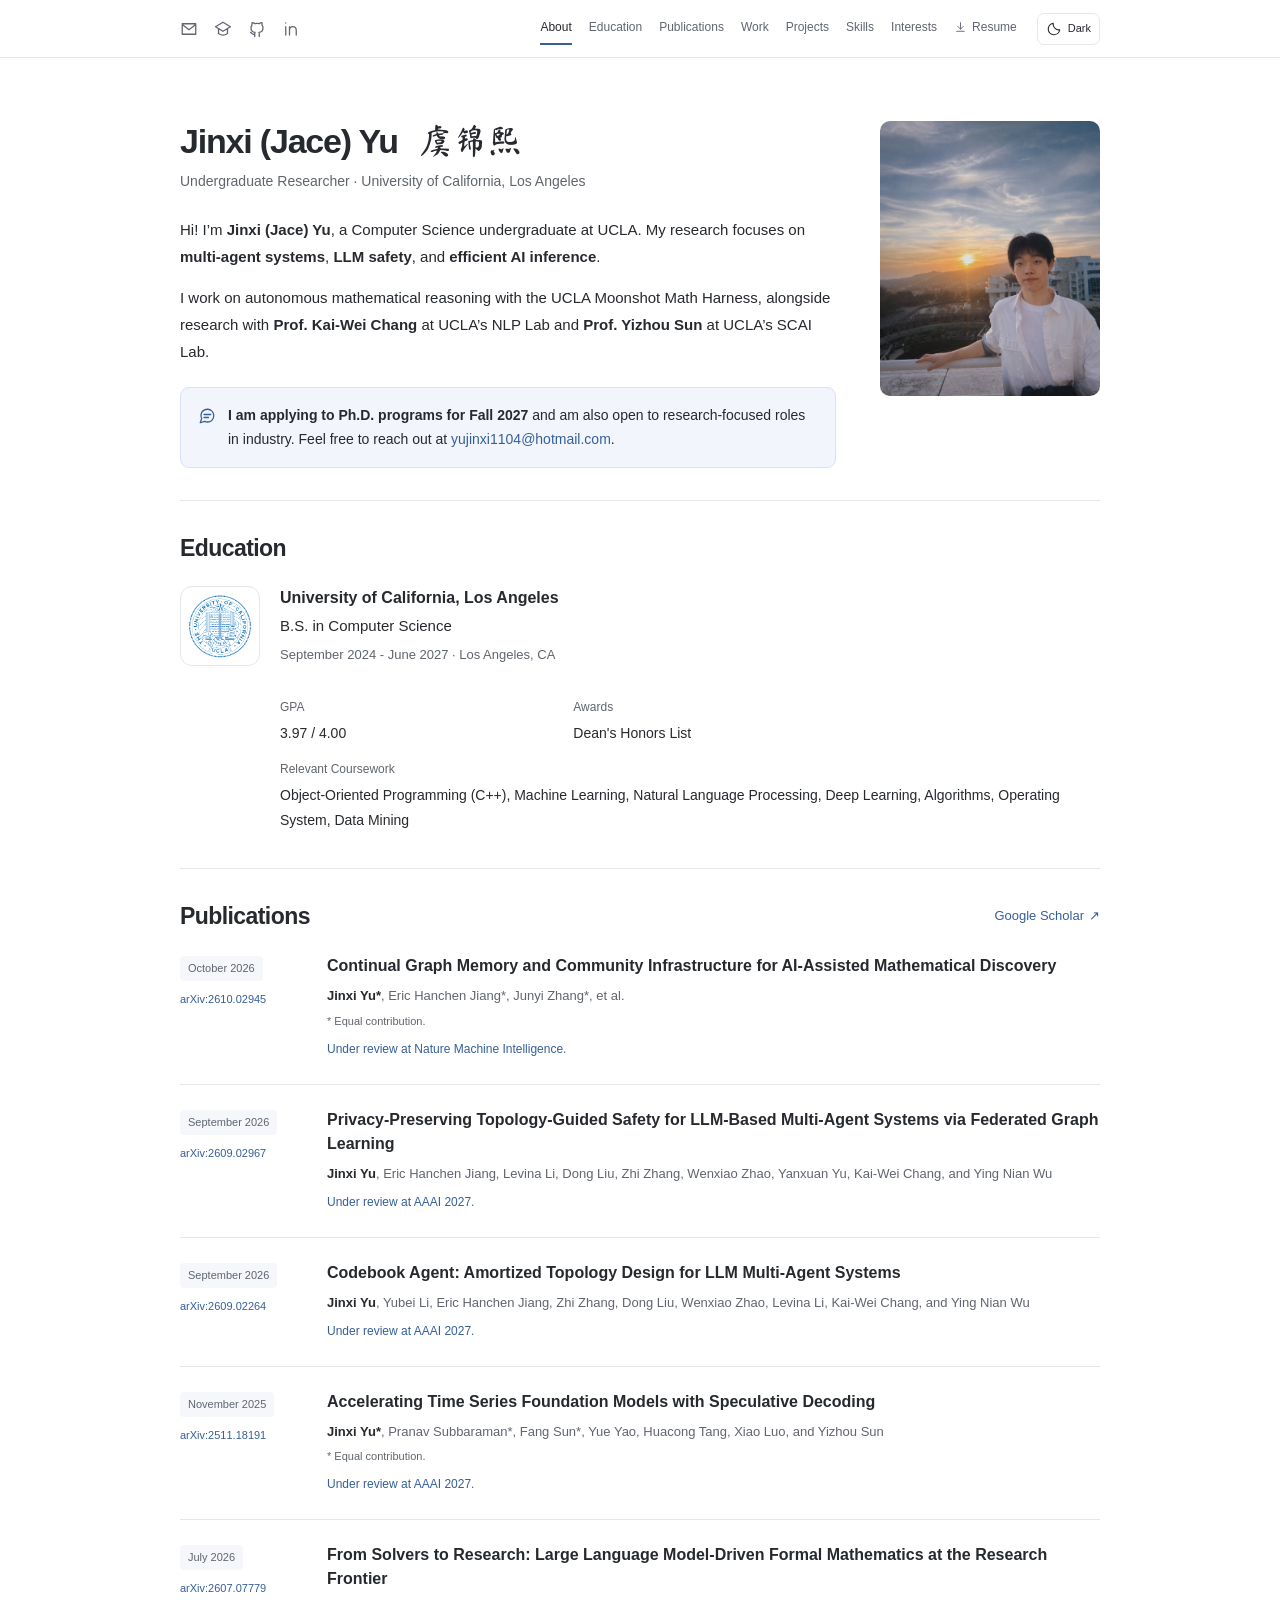
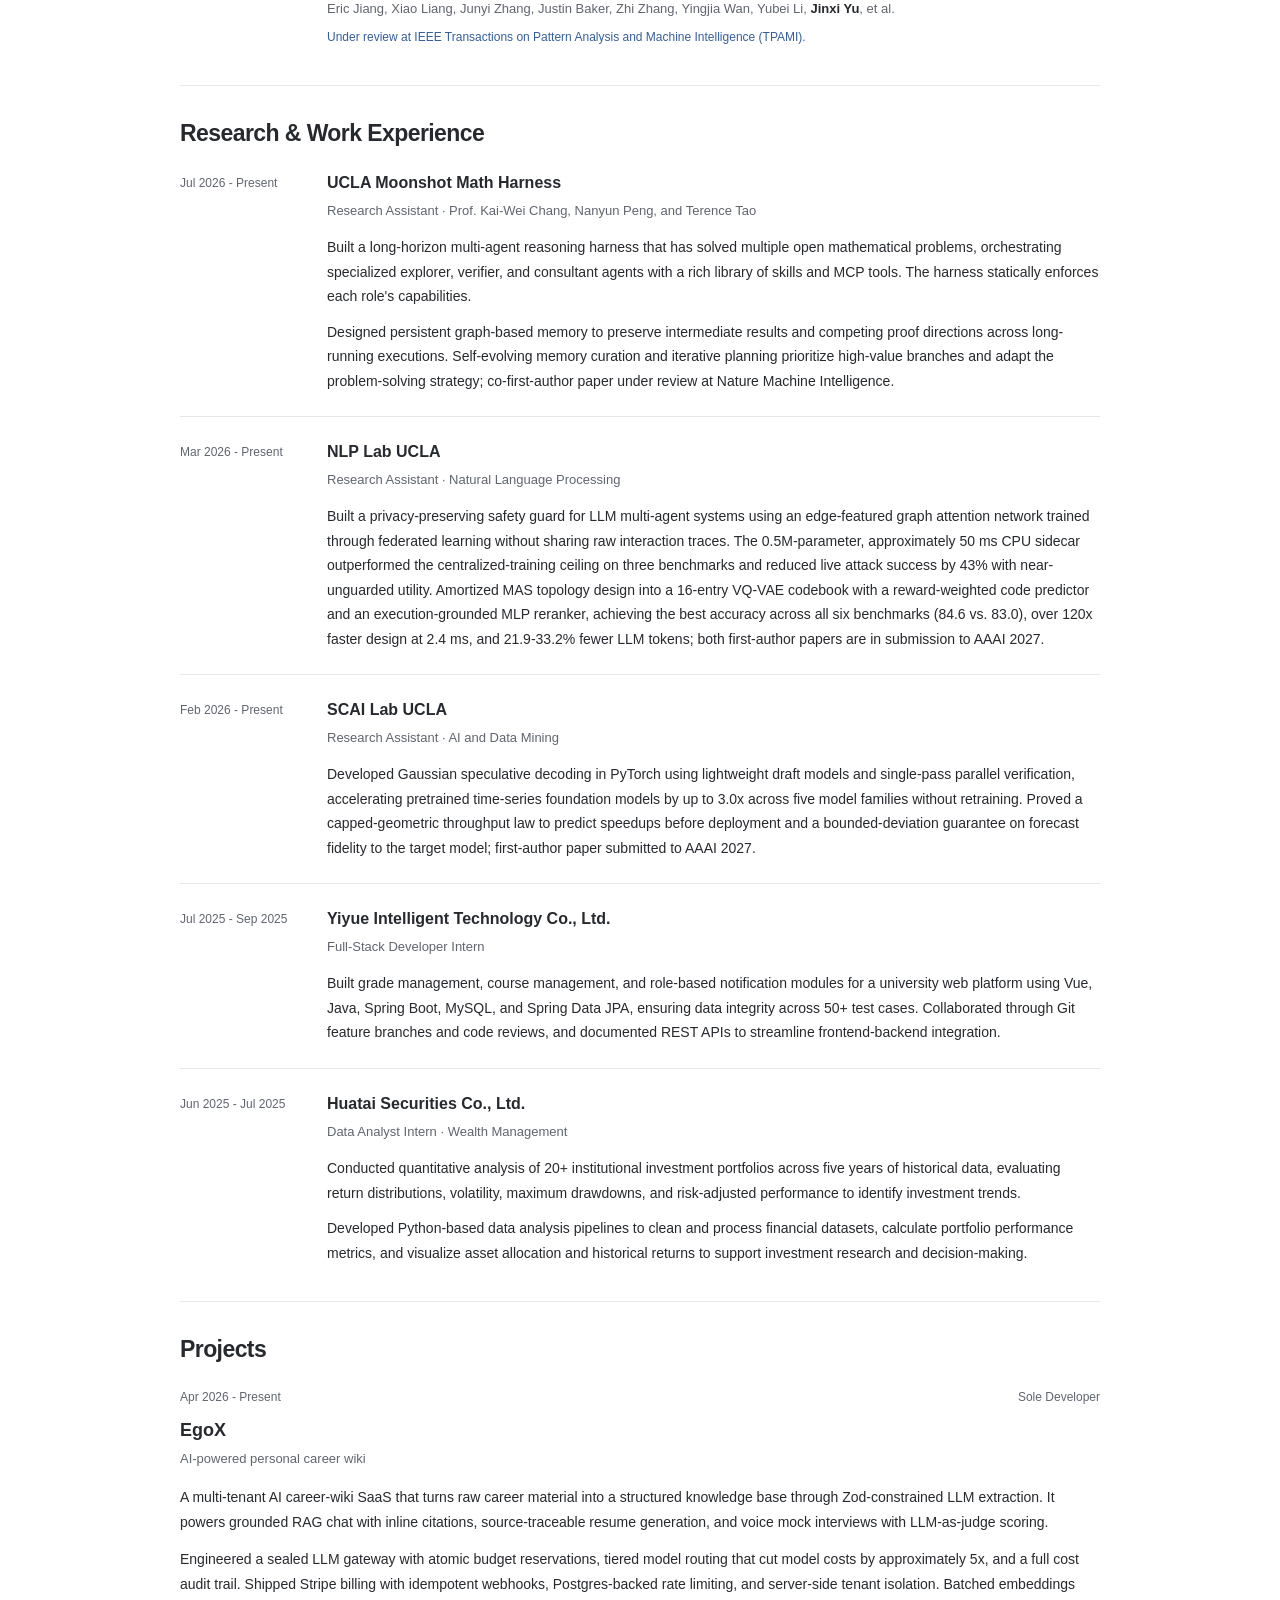
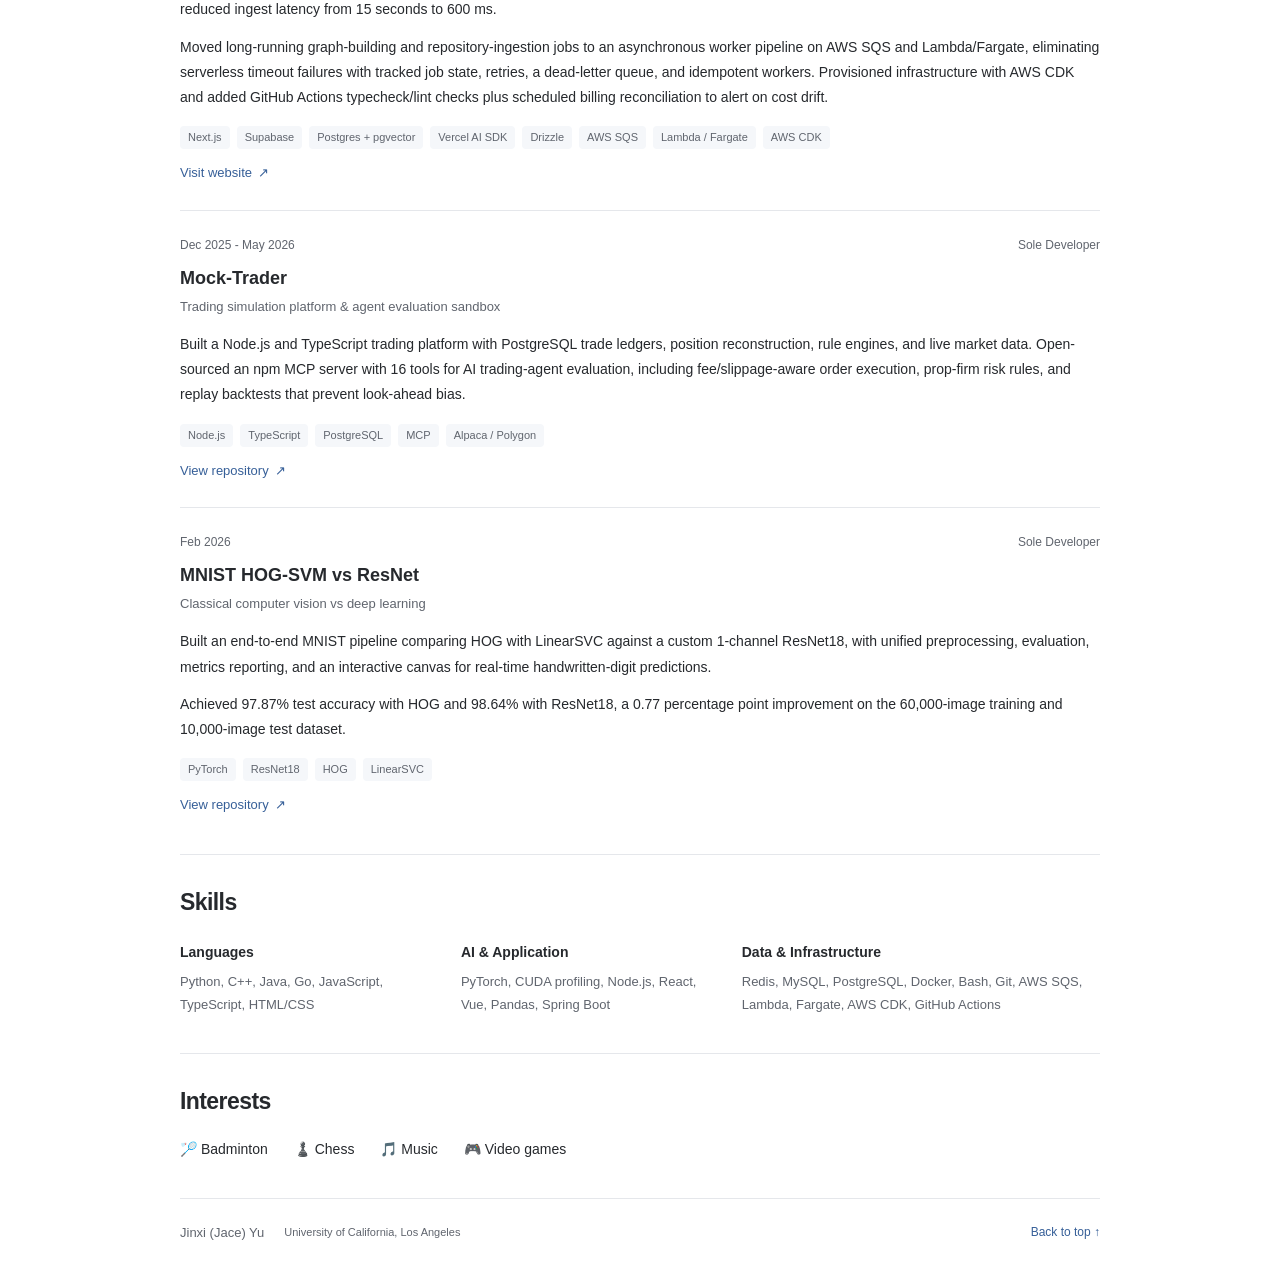
==== commit e7f22849: "Update 26.11.12" ====
--- a/index.html
+++ b/index.html
@@ -7,20 +7,28 @@
       name="description"
       content="Jinxi (Jace) Yu - UCLA computer science student researching multi-agent systems, LLM safety, and efficient AI inference."
     />
-    <title>Jinxi (Jace) Yu - Homepage</title>
+    <title>Jinxi Yu</title>
+    <link rel="icon" type="image/svg+xml" href="favicon.svg" />
+    <meta name="color-scheme" content="light dark" />
+    <script src="theme.js"></script>
+    <link rel="preload" href="assets/fonts/ma-shan-zheng-name.ttf" as="font" type="font/ttf" crossorigin />
     <link rel="stylesheet" href="styles.css" />
   </head>
   <body>
-    <canvas id="signal-canvas" aria-hidden="true"></canvas>
+    <a class="skip-link" href="#main-content">Skip to content</a>
 
     <header class="site-header">
-      <a class="brand" href="index.html" aria-label="Jinxi Jace Yu home">
-        <span class="brand-text">Homepage</span>
-      </a>
+      <div class="header-socials" aria-label="Profiles">
+        <a href="mailto:yujinxi1104@hotmail.com" aria-label="Email" title="Email"><svg viewBox="0 0 24 24" aria-hidden="true"><path d="M3 5h18v14H3zM3 6l9 7 9-7" /></svg></a>
+        <a href="https://scholar.google.com/citations?user=4sUuspQAAAAJ&amp;hl=en" target="_blank" rel="noreferrer" aria-label="Google Scholar" title="Google Scholar"><svg viewBox="0 0 24 24" aria-hidden="true"><path d="m2 9 10-6 10 6-10 6zM6 12v6c4 3 8 3 12 0v-6" /></svg></a>
+        <a href="https://github.com/jinxiy1104" target="_blank" rel="noreferrer" aria-label="GitHub" title="GitHub"><svg viewBox="0 0 24 24" aria-hidden="true"><path d="M9 19c-4 1.3-4-2-5.5-2.5M15 22v-3.5c0-1 .1-1.4-.5-2 2.8-.3 5.5-1.4 5.5-6A4.6 4.6 0 0 0 18.7 7c.1-.4.5-1.8-.2-3.5 0 0-1.1-.3-3.5 1.3a12.3 12.3 0 0 0-6 0C6.6 3.2 5.5 3.5 5.5 3.5 4.8 5.2 5.2 6.6 5.3 7A4.6 4.6 0 0 0 4 10.5c0 4.6 2.7 5.7 5.5 6-.6.6-.6 1.2-.5 2V22" /></svg></a>
+        <a href="https://linkedin.com/in/jinxiy1104" target="_blank" rel="noreferrer" aria-label="LinkedIn" title="LinkedIn"><svg viewBox="0 0 24 24" aria-hidden="true"><path d="M5 9v11M5 4v.1M10 20V9m0 5c0-7 9-7 9 0v6" /></svg></a>
+      </div>
       <nav class="nav-links" aria-label="Primary navigation">
+        <a href="#top">About</a>
         <a href="#education">Education</a>
+        <a href="#publications">Publications</a>
         <a href="#work">Work</a>
-        <a href="#publications">Publications</a>
         <a href="#projects">Projects</a>
         <a href="#stack">Skills</a>
         <a href="#interests">Interests</a>
@@ -33,73 +41,41 @@
           <span>Resume</span>
         </a>
       </nav>
+      <button class="theme-toggle" type="button" aria-label="Switch to dark mode" aria-pressed="false">
+        <svg class="moon-icon" viewBox="0 0 24 24" aria-hidden="true"><path d="M20.5 13.2A8.6 8.6 0 0 1 10.8 3.5 8.6 8.6 0 1 0 20.5 13.2Z" /></svg>
+        <svg class="sun-icon" viewBox="0 0 24 24" aria-hidden="true"><circle cx="12" cy="12" r="4" /><path d="M12 2v2m0 16v2M2 12h2m16 0h2M5 5l1.5 1.5m11 11L19 19M5 19l1.5-1.5m11-11L19 5" /></svg>
+        <span class="theme-label">Dark</span>
+      </button>
     </header>
 
-    <aside class="profile-sidebar" aria-label="Profile and contact information">
-      <div class="sidebar-photo">
-        <img src="personalPhoto.png" alt="Jinxi Yu portrait" />
+    <main id="main-content">
+    <section class="profile-hero" id="top" aria-label="Profile and contact information">
+      <div class="hero-copy">
+        <h1>Jinxi (Jace) Yu <span class="name-chinese" lang="zh-Hans">虞锦熙</span></h1>
+        <p class="hero-affiliation">Undergraduate Researcher · University of California, Los Angeles</p>
+        <p class="hero-description">Hi! I’m <strong>Jinxi (Jace) Yu</strong>, a Computer Science undergraduate at UCLA. My research focuses on <strong>multi-agent systems</strong>, <strong>LLM safety</strong>, and <strong>efficient AI inference</strong>.</p>
+        <p class="hero-description">I work on autonomous mathematical reasoning with the UCLA Moonshot Math Harness, alongside research with <strong>Prof. Kai-Wei Chang</strong> at UCLA’s NLP Lab and <strong>Prof. Yizhou Sun</strong> at UCLA’s SCAI Lab.</p>
+        <aside class="opportunity-note" aria-label="Research opportunities">
+          <svg viewBox="0 0 24 24" aria-hidden="true"><path d="M21 11.5a8.4 8.4 0 0 1-.9 3.8 8.5 8.5 0 0 1-7.6 4.7 8.4 8.4 0 0 1-3.8-.9L3 21l1.9-5.7a8.4 8.4 0 0 1-.9-3.8 8.5 8.5 0 0 1 4.7-7.6 8.4 8.4 0 0 1 3.8-.9h.5a8.5 8.5 0 0 1 8 8v.5Z" /><path d="M8 10h9M8 14h6" /></svg>
+          <p><strong>I am applying to Ph.D. programs for Fall 2027</strong> and am also open to research-focused roles in industry. Feel free to reach out at <a href="mailto:yujinxi1104@hotmail.com">yujinxi1104@hotmail.com</a>.</p>
+        </aside>
       </div>
-      <div class="sidebar-identity">
-        <strong>Jinxi (Jace) Yu</strong>
-      </div>
-      <div class="sidebar-links">
-        <span class="sidebar-contact">
-          <svg aria-hidden="true" viewBox="0 0 24 24">
-            <path d="M12 21s7-5.2 7-11a7 7 0 0 0-14 0c0 5.8 7 11 7 11z" />
-            <path d="M12 10.5h.01" />
-          </svg>
-          <span>Los Angeles, CA</span>
-        </span>
-        <a href="tel:+16262650641" aria-label="Call Jinxi Yu at +1 626 265 0641">
-          <svg aria-hidden="true" viewBox="0 0 24 24">
-            <path d="M6.6 3.8 9 3.2l2 4.5-1.5 1.1a12 12 0 0 0 5.7 5.7l1.1-1.5 4.5 2-.6 2.4c-.2.8-.9 1.4-1.8 1.4C10.5 18.8 5.2 13.5 5.2 5.6c0-.9.6-1.6 1.4-1.8z" />
-          </svg>
-          <span>+1 (626) 265-0641</span>
-        </a>
-        <a href="mailto:yujinxi1104@hotmail.com" aria-label="Email Jinxi Yu at yujinxi1104@hotmail.com">
-          <svg aria-hidden="true" viewBox="0 0 24 24">
-            <path d="M4 6h16v12H4z" />
-            <path d="m4 7 8 6 8-6" />
-          </svg>
-          <span>Email</span>
-        </a>
-        <a href="https://linkedin.com/in/jinxiy1104" target="_blank" rel="noreferrer" aria-label="Jinxi Yu on LinkedIn">
-          <svg aria-hidden="true" viewBox="0 0 24 24">
-            <path d="M6.5 9.5V18" />
-            <path d="M6.5 6.2v.1" />
-            <path d="M11 18v-5.1c0-1.9 1.1-3.4 3.1-3.4s3.4 1.3 3.4 3.8V18" />
-            <path d="M11 9.8V18" />
-          </svg>
-          <span>LinkedIn</span>
-        </a>
-        <a href="https://github.com/jinxiy1104" target="_blank" rel="noreferrer" aria-label="Jinxi Yu on GitHub">
-          <svg aria-hidden="true" viewBox="0 0 24 24">
-            <path d="M9 19c-4 1.3-4-2-5.5-2.5" />
-            <path d="M15 22v-3.5c0-1 .1-1.4-.5-2 2.8-.3 5.5-1.4 5.5-6A4.6 4.6 0 0 0 18.7 7c.1-.4.5-1.8-.2-3.5 0 0-1.1-.3-3.5 1.3a12.3 12.3 0 0 0-6 0C6.6 3.2 5.5 3.5 5.5 3.5 4.8 5.2 5.2 6.6 5.3 7A4.6 4.6 0 0 0 4 10.5c0 4.6 2.7 5.7 5.5 6-.6.6-.6 1.2-.5 2V22" />
-          </svg>
-          <span>GitHub</span>
-        </a>
-        <a href="https://scholar.google.com/citations?user=4sUuspQAAAAJ&amp;hl=en" target="_blank" rel="noreferrer" aria-label="Jinxi Yu on Google Scholar">
-          <svg aria-hidden="true" viewBox="0 0 24 24">
-            <path d="m3 9 9-5 9 5-9 5z" />
-            <path d="M7 11.8V16c2.8 2.2 7.2 2.2 10 0v-4.2" />
-            <path d="M21 9v6" />
-          </svg>
-          <span>Google Scholar</span>
-        </a>
-      </div>
-    </aside>
-
-    <main id="top">
+      <figure class="hero-portrait">
+        <div class="portrait-frame"><img src="personalPhoto.png" alt="Jinxi Yu at sunset" width="1086" height="1448" fetchpriority="high" /></div>
+      </figure>
+    </section>
 
       <section class="education-section" id="education">
         <div class="section-heading">
-          <p class="eyebrow">Education</p>
-          <h2>University of California, Los Angeles</h2>
+          <h2 class="section-title">Education</h2>
         </div>
         <div class="education-card">
+          <span class="ucla-badge">
+            <img src="assets/ucla-seal.png" alt="UCLA seal" width="64" height="64" />
+          </span>
           <div>
-            <h3>B.S. in Computer Science</h3>
+            <h3 class="university">University of California, Los Angeles</h3>
+            <p class="degree">B.S. in Computer Science</p>
             <p class="role">September 2024 - June 2027 · Los Angeles, CA</p>
           </div>
           <dl class="education-details">
@@ -122,9 +98,116 @@
         </div>
       </section>
 
+      <section class="publications-section" id="publications">
+        <div class="section-heading publications-heading">
+          <h2 class="section-title">Publications</h2>
+          <a class="scholar-link" href="https://scholar.google.com/citations?user=4sUuspQAAAAJ&amp;hl=en" target="_blank" rel="noreferrer">Google Scholar <span aria-hidden="true">↗</span></a>
+        </div>
+
+        <div class="publication-list">
+          <article class="publication-item">
+            <div class="publication-meta">
+              <time datetime="2026-10">October 2026</time>
+              <a href="https://arxiv.org/abs/2610.02945" target="_blank" rel="noreferrer">
+                arXiv:2610.02945
+              </a>
+            </div>
+            <h3>
+              <a href="https://arxiv.org/abs/2610.02945" target="_blank" rel="noreferrer">
+                Continual Graph Memory and Community Infrastructure for AI-Assisted Mathematical Discovery
+              </a>
+            </h3>
+            <p class="publication-authors">
+              <strong>Jinxi Yu*</strong>, Eric Hanchen Jiang*, Junyi Zhang*, et al.
+              <br />
+              <small>* Equal contribution.</small>
+              <span class="publication-status">Under review at Nature Machine Intelligence.</span>
+            </p>
+          </article>
+
+          <article class="publication-item">
+            <div class="publication-meta">
+              <time datetime="2026-09">September 2026</time>
+              <a href="https://arxiv.org/abs/2609.02967" target="_blank" rel="noreferrer">
+                arXiv:2609.02967
+              </a>
+            </div>
+            <h3>
+              <a href="https://arxiv.org/abs/2609.02967" target="_blank" rel="noreferrer">
+                Privacy-Preserving Topology-Guided Safety for LLM-Based Multi-Agent Systems via Federated Graph Learning
+              </a>
+            </h3>
+            <p class="publication-authors">
+              <strong>Jinxi Yu</strong>, Eric Hanchen Jiang, Levina Li, Dong Liu, Zhi Zhang,
+              Wenxiao Zhao, Yanxuan Yu, Kai-Wei Chang, and Ying Nian Wu
+              <span class="publication-status">Under review at AAAI 2027.</span>
+            </p>
+          </article>
+
+          <article class="publication-item">
+            <div class="publication-meta">
+              <time datetime="2026-09">September 2026</time>
+              <a href="https://arxiv.org/abs/2609.02264" target="_blank" rel="noreferrer">
+                arXiv:2609.02264
+              </a>
+            </div>
+            <h3>
+              <a href="https://arxiv.org/abs/2609.02264" target="_blank" rel="noreferrer">
+                Codebook Agent: Amortized Topology Design for LLM Multi-Agent Systems
+              </a>
+            </h3>
+            <p class="publication-authors">
+              <strong>Jinxi Yu</strong>, Yubei Li, Eric Hanchen Jiang, Zhi Zhang, Dong Liu,
+              Wenxiao Zhao, Levina Li, Kai-Wei Chang, and Ying Nian Wu
+              <span class="publication-status">Under review at AAAI 2027.</span>
+            </p>
+          </article>
+
+          <article class="publication-item">
+            <div class="publication-meta">
+              <time datetime="2025-11">November 2025</time>
+              <a href="https://arxiv.org/abs/2511.18191" target="_blank" rel="noreferrer">
+                arXiv:2511.18191
+              </a>
+            </div>
+            <h3>
+              <a href="https://arxiv.org/abs/2511.18191" target="_blank" rel="noreferrer">
+                Accelerating Time Series Foundation Models with Speculative Decoding
+              </a>
+            </h3>
+            <p class="publication-authors">
+              <strong>Jinxi Yu*</strong>, Pranav Subbaraman*, Fang Sun*, Yue Yao, Huacong Tang,
+              Xiao Luo, and Yizhou Sun
+              <br />
+              <small>* Equal contribution.</small>
+              <span class="publication-status">Under review at AAAI 2027.</span>
+            </p>
+          </article>
+
+          <article class="publication-item">
+            <div class="publication-meta">
+              <time datetime="2026-07">July 2026</time>
+              <a href="https://arxiv.org/abs/2607.07779" target="_blank" rel="noreferrer">
+                arXiv:2607.07779
+              </a>
+            </div>
+            <h3>
+              <a href="https://arxiv.org/abs/2607.07779" target="_blank" rel="noreferrer">
+                From Solvers to Research: Large Language Model-Driven Formal Mathematics at the Research Frontier
+              </a>
+            </h3>
+            <p class="publication-authors">
+              Eric Jiang, Xiao Liang, Junyi Zhang, Justin Baker, Zhi Zhang, Yingjia Wan,
+              Yubei Li, <strong>Jinxi Yu</strong>, et al.
+              <span class="publication-status">Under review at IEEE Transactions on Pattern Analysis and Machine Intelligence (TPAMI).</span>
+            </p>
+          </article>
+        </div>
+      </section>
+
       <section class="section-grid" id="work">
         <div class="section-heading">
-          <p class="eyebrow">Work Experience</p>
+          <h2 class="section-title">Research &amp; Work Experience</h2>
         </div>
         <div class="timeline">
           <article class="timeline-item">
@@ -142,7 +225,7 @@
                 Designed persistent graph-based memory to preserve intermediate results and
                 competing proof directions across long-running executions. Self-evolving memory
                 curation and iterative planning prioritize high-value branches and adapt the
-                problem-solving strategy; co-first-author paper in submission to ICLR 2027.
+                problem-solving strategy; co-first-author paper under review at Nature Machine Intelligence.
               </p>
             </div>
           </article>
@@ -157,7 +240,7 @@
                 edge-featured graph attention network trained through federated learning without
                 sharing raw interaction traces. The 0.5M-parameter, approximately 50 ms CPU sidecar
                 outperformed the centralized-training ceiling on three benchmarks and reduced live
-                attack success by 43% at above-unguarded utility. Amortized MAS topology design into
+                attack success by 43% with near-unguarded utility. Amortized MAS topology design into
                 a 16-entry VQ-VAE codebook with a reward-weighted code predictor and an
                 execution-grounded MLP reranker, achieving the best accuracy across all six
                 benchmarks (84.6 vs. 83.0), over 120x faster design at 2.4 ms, and 21.9-33.2% fewer
@@ -174,7 +257,7 @@
               <p>
                 Developed Gaussian speculative decoding in PyTorch using lightweight draft models
                 and single-pass parallel verification, accelerating pretrained time-series
-                foundation models by up to 3.1x across five model families without retraining.
+                foundation models by up to 3.0x across five model families without retraining.
                 Proved a capped-geometric throughput law to predict speedups before deployment
                 and a bounded-deviation guarantee on forecast fidelity to the target model;
                 first-author paper submitted to AAAI 2027.
@@ -201,106 +284,25 @@
             <div class="time">Jun 2025 - Jul 2025</div>
             <div class="timeline-content">
               <h3>Huatai Securities Co., Ltd.</h3>
-              <p class="role">Data Analysis Intern · Wealth Management</p>
-              <p>
-                Analyzed 2,000+ high-net-worth client records and cross-referenced foundation
-                and university financial statements to surface 30+ organizations with investable
-                endowment assets.
-              </p>
-            </div>
-          </article>
-        </div>
-      </section>
-
-      <section class="publications-section" id="publications">
-        <div class="section-heading wide">
-          <p class="eyebrow">Publications</p>
-        </div>
-
-        <div class="publication-list">
-          <article class="publication-item">
-            <div class="publication-meta">
-              <time datetime="2026-10">October 2026</time>
-              <a href="https://arxiv.org/abs/2610.02945" target="_blank" rel="noreferrer">
-                arXiv:2610.02945
-              </a>
-            </div>
-            <h3>
-              <a href="https://arxiv.org/abs/2610.02945" target="_blank" rel="noreferrer">
-                Continual Graph Memory for Mathematical Research Agents
-              </a>
-            </h3>
-            <p class="publication-authors">
-              Junyi Zhang*, <strong>Jinxi Yu*</strong>, Eric Hanchen Jiang*, Jiachen Lu,
-              Zhi Zhang, Xinjie He, Hyunsik Chae, Ethan Ji, Alexander K Taylor,
-              Vigyan Sahai, Yiwen Kou, Kai-Wei Chang, Raghu Meka, Nanyun Peng,
-              Amit Sahai, Terence Tao, and Wei Wang
-              <br />
-              <small>* Equal contribution.</small>
-            </p>
-          </article>
-
-          <article class="publication-item">
-            <div class="publication-meta">
-              <time datetime="2026-09">September 2026</time>
-              <a href="https://arxiv.org/abs/2609.02264" target="_blank" rel="noreferrer">
-                arXiv:2609.02264
-              </a>
-            </div>
-            <h3>
-              <a href="https://arxiv.org/abs/2609.02264" target="_blank" rel="noreferrer">
-                Codebook Agent: Amortized Topology Design for LLM Multi-Agent Systems
-              </a>
-            </h3>
-            <p class="publication-authors">
-              <strong>Jinxi Yu</strong>, Yubei Li, Eric Hanchen Jiang, Zhi Zhang, Dong Liu,
-              Wenxiao Zhao, Levina Li, Kai-Wei Chang, and Ying Nian Wu
-            </p>
-          </article>
-
-          <article class="publication-item">
-            <div class="publication-meta">
-              <time datetime="2026-09">September 2026</time>
-              <a href="https://arxiv.org/abs/2609.02967" target="_blank" rel="noreferrer">
-                arXiv:2609.02967
-              </a>
-            </div>
-            <h3>
-              <a href="https://arxiv.org/abs/2609.02967" target="_blank" rel="noreferrer">
-                Privacy-Preserving Topology-Guided Safety for LLM-Based Multi-Agent Systems via Federated Graph Learning
-              </a>
-            </h3>
-            <p class="publication-authors">
-              <strong>Jinxi Yu</strong>, Eric Hanchen Jiang, Levina Li, Dong Liu, Zhi Zhang,
-              Wenxiao Zhao, Yanxuan Yu, Kai-Wei Chang, and Ying Nian Wu
-            </p>
-          </article>
-
-          <article class="publication-item">
-            <div class="publication-meta">
-              <time datetime="2025-11">November 2025</time>
-              <a href="https://arxiv.org/abs/2511.18191" target="_blank" rel="noreferrer">
-                arXiv:2511.18191
-              </a>
-            </div>
-            <h3>
-              <a href="https://arxiv.org/abs/2511.18191" target="_blank" rel="noreferrer">
-                Accelerating Time Series Foundation Models with Speculative Decoding
-              </a>
-            </h3>
-            <p class="publication-authors">
-              Pranav Subbaraman*, Fang Sun*, <strong>Jinxi Yu*</strong>, Yue Yao, Huacong Tang,
-              Xiao Luo, and Yizhou Sun
-              <br />
-              <small>* Equal contribution.</small>
-            </p>
+              <p class="role">Data Analyst Intern · Wealth Management</p>
+              <p>
+                Conducted quantitative analysis of 20+ institutional investment portfolios across
+                five years of historical data, evaluating return distributions, volatility, maximum
+                drawdowns, and risk-adjusted performance to identify investment trends.
+              </p>
+              <p>
+                Developed Python-based data analysis pipelines to clean and process financial
+                datasets, calculate portfolio performance metrics, and visualize asset allocation
+                and historical returns to support investment research and decision-making.
+              </p>
+            </div>
           </article>
         </div>
       </section>
 
       <section class="projects-section" id="projects">
         <div class="section-heading wide">
-          <p class="eyebrow">Project Highlights</p>
+          <h2 class="section-title">Projects</h2>
         </div>
 
         <div class="project-grid">
@@ -402,7 +404,7 @@
 
       <section class="stack-section" id="stack">
         <div class="section-heading">
-          <p class="eyebrow">Skills</p>
+          <h2 class="section-title">Skills</h2>
         </div>
         <div class="stack-columns">
           <div>
@@ -422,7 +424,7 @@
 
       <section class="interests-section" id="interests">
         <div>
-          <p class="eyebrow">Interests</p>
+          <h2 class="section-title">Interests</h2>
         </div>
         <div class="interest-list" aria-label="Interests">
           <span>🏸 Badminton</span>
@@ -433,6 +435,11 @@
       </section>
 
     </main>
+    <footer class="site-footer">
+      <a class="footer-name" href="#top">Jinxi (Jace) Yu</a>
+      <p>University of California, Los Angeles</p>
+      <a class="back-top" href="#top">Back to top <span aria-hidden="true">↑</span></a>
+    </footer>
 
     <script src="script.js"></script>
   </body>
--- a/styles.css
+++ b/styles.css
@@ -1,1008 +1,164 @@
+@font-face {
+  font-family: "Name Calligraphy";
+  src: url("assets/fonts/ma-shan-zheng-name.ttf") format("truetype");
+  font-style: normal;
+  font-weight: 400;
+  font-display: swap;
+}
 :root {
+  color-scheme: light;
+  --paper: #ffffff;
+  --panel: #f5f7fa;
+  --ink: #26292d;
+  --muted: #60656e;
+  --accent: #365f98;
+  --rule: #e5e7eb;
+  --header: rgba(255, 255, 255, .96);
+  --note-bg: #f2f6fc;
+  --note-border: #d8e3f3;
+  --sans: -apple-system, BlinkMacSystemFont, "Segoe UI", Arial, sans-serif;
+}
+:root[data-theme="dark"] {
   color-scheme: dark;
-  --bg: #080a0f;
-  --bg-soft: #10151d;
-  --panel: rgba(16, 21, 29, 0.76);
-  --panel-strong: rgba(22, 29, 38, 0.92);
-  --line: rgba(147, 197, 253, 0.18);
-  --line-bright: rgba(103, 232, 249, 0.44);
-  --text: #eef4ff;
-  --muted: #a6b3c4;
-  --soft: #6f7f91;
-  --cyan: #67e8f9;
-  --green: #9ae6b4;
-  --amber: #f7d06b;
-  --rose: #f0a7c0;
-  --max: 1180px;
+  --paper: #121418;
+  --panel: #1b202a;
+  --ink: #e6e7eb;
+  --muted: #b2b7c1;
+  --accent: #9cbbea;
+  --rule: #2c3038;
+  --header: rgba(18, 20, 24, .96);
+  --note-bg: #1b2330;
+  --note-border: #344359;
 }
-
-* {
-  box-sizing: border-box;
+* { box-sizing: border-box; }
+html { scroll-behavior: smooth; scroll-padding-top: 85px; }
+body { margin: 0; background: var(--paper); color: var(--ink); font-family: var(--sans); font-size: 15px; line-height: 1.75; -webkit-font-smoothing: antialiased; }
+::selection { background: #c8dcfa; color: #172a45; }
+a { color: var(--accent); text-decoration: none; text-underline-offset: 4px; }
+a:hover { text-decoration: underline; }
+button { font: inherit; }
+a, button { -webkit-tap-highlight-color: transparent; }
+:focus-visible { outline: 2px solid var(--accent); outline-offset: 4px; }
+h1, h2, h3, p, figure { margin: 0; }
+h1, h2, h3 { color: var(--ink); font-weight: 600; }
+svg { width: 18px; height: 18px; fill: none; stroke: currentColor; stroke-width: 1.7; stroke-linecap: round; stroke-linejoin: round; flex: 0 0 auto; }
+.skip-link { position: fixed; z-index: 100; top: 8px; left: 16px; padding: 8px 16px; background: var(--ink); color: var(--paper); transform: translateY(-160%); }
+.skip-link:focus { transform: translateY(0); }
+.site-header { position: sticky; top: 0; z-index: 10; display: flex; align-items: center; gap: 20px; min-height: 58px; padding: 0 max(24px, calc((100vw - 920px) / 2)); border-bottom: 1px solid var(--rule); background: var(--header); backdrop-filter: blur(12px); }
+.header-socials { display: flex; align-items: center; gap: 16px; }
+.header-socials a { color: var(--muted); display: inline-flex; align-items: center; min-height: 36px; }
+.header-socials a:hover { color: var(--accent); }
+.nav-links { display: flex; align-items: center; justify-content: flex-end; gap: 17px; flex: 1; min-width: 0; font-size: 12px; }
+.nav-links a { white-space: nowrap; padding: 5px 0; color: var(--muted); border-bottom: 2px solid transparent; }
+.nav-links a:hover, .nav-links a[aria-current="location"] { color: var(--ink); border-bottom-color: var(--accent); text-decoration: none; }
+.nav-links .nav-resume { display: inline-flex; align-items: center; gap: 5px; }
+.nav-resume svg { width: 13px; height: 13px; }
+.theme-toggle { display: inline-flex; align-items: center; justify-content: center; gap: 6px; min-height: 32px; border: 1px solid var(--rule); border-radius: 7px; padding: 5px 8px; color: var(--ink); background: transparent; cursor: pointer; font-size: 11px; }
+.theme-toggle:hover { border-color: var(--accent); }
+.theme-toggle svg { width: 16px; height: 16px; }
+.sun-icon, [data-theme="dark"] .moon-icon { display: none; }
+[data-theme="dark"] .sun-icon { display: block; }
+main, .site-footer { width: min(920px, calc(100% - 48px)); margin-inline: auto; }
+.profile-hero { display: grid; grid-template-columns: minmax(0, 1fr) 220px; column-gap: 44px; align-items: start; padding: 60px 0 32px; }
+h1 { display: flex; align-items: baseline; flex-wrap: wrap; gap: 10px 20px; font-size: 34px; line-height: 1.3; letter-spacing: -.035em; }
+.name-chinese { font-family: "Name Calligraphy", "Kaiti SC", KaiTi, serif; color: var(--ink); font-size: 34px; font-weight: 400; letter-spacing: .03em; white-space: nowrap; }
+.hero-affiliation { font-size: 14px; line-height: 1.7; color: var(--muted); margin-top: 7px; }
+.hero-description { font-size: 15px; line-height: 1.8; margin-top: 22px; }
+.hero-description + .hero-description { margin-top: 14px; }
+.hero-description strong { font-weight: 600; }
+.opportunity-note { display: flex; align-items: flex-start; gap: 12px; margin-top: 22px; padding: 15px 17px; border: 1px solid var(--note-border); border-radius: 9px; background: var(--note-bg); font-size: 14px; line-height: 1.75; }
+.opportunity-note svg { color: var(--accent); margin-top: 4px; }
+.opportunity-note p { min-width: 0; }
+.opportunity-note strong { font-weight: 600; }
+.opportunity-note a { overflow-wrap: anywhere; }
+.hero-portrait { padding-top: 3px; }
+.portrait-frame { overflow: hidden; border-radius: 10px; }
+.portrait-frame img { display: block; width: 100%; height: 275px; object-fit: cover; object-position: 66% 60%; }
+main > section:not(.profile-hero) { border-top: 1px solid var(--rule); padding: 31px 0 36px; }
+.section-heading { margin-bottom: 22px; }
+.publications-heading { display: flex; align-items: center; justify-content: space-between; flex-wrap: wrap; gap: 10px 18px; }
+.scholar-link { display: inline-flex; align-items: center; gap: 5px; margin-left: auto; font-size: 13px; white-space: nowrap; }
+.section-title { font-size: 23px; line-height: 1.4; letter-spacing: -.025em; }
+.education-card { display: grid; grid-template-columns: 80px minmax(0, 1fr); column-gap: 20px; }
+.ucla-badge { display: grid; place-items: center; align-self: start; width: 80px; height: 80px; padding: 6px; border: 1px solid var(--rule); border-radius: 12px; background: #ffffff; }
+/* Lift the screenshot's near-white background to match the white badge. */
+.ucla-badge img { display: block; width: 100%; height: 100%; object-fit: contain; filter: contrast(1.12); }
+.education-card > .education-details { grid-column: 2; }
+.university { font-size: 16px; line-height: 1.5; margin-bottom: 3px; }
+.degree { font-size: 15px; }
+.role { color: var(--muted); font-size: 13px; line-height: 1.7; margin: 5px 0 13px; }
+.education-details { display: grid; grid-template-columns: 1fr 2fr; gap: 14px 30px; margin: 17px 0 0; }
+.education-details div:last-child { grid-column: 1 / -1; }
+.education-details dt { color: var(--muted); font-size: 12px; margin-bottom: 3px; }
+.education-details dd { margin: 0; font-size: 14px; }
+.timeline-item { display: grid; grid-template-columns: 125px minmax(0, 1fr); gap: 22px; padding: 23px 0; border-bottom: 1px solid var(--rule); }
+.timeline-item:first-child { padding-top: 0; }
+.timeline-item:last-child { padding-bottom: 0; border-bottom: 0; }
+.time { font-size: 12px; color: var(--muted); line-height: 1.6; padding-top: 3px; }
+.timeline-content h3 { font-size: 16px; line-height: 1.5; }
+.timeline-content p:not(.role) { font-size: 14px; margin-top: 11px; }
+.publication-item { display: grid; grid-template-columns: 125px minmax(0, 1fr); column-gap: 22px; padding: 23px 0; border-bottom: 1px solid var(--rule); }
+.publication-item:first-child { padding-top: 0; }
+.publication-item:last-child { padding-bottom: 0; border-bottom: 0; }
+.publication-meta { grid-row: span 2; display: flex; flex-direction: column; align-items: flex-start; gap: 9px; font-size: 11px; color: var(--muted); padding-top: 2px; }
+.publication-meta time { background: var(--panel); padding: 3px 8px; border-radius: 4px; }
+.publication-item h3 { font-size: 16px; line-height: 1.5; margin-bottom: 6px; }
+.publication-item h3 a { color: var(--ink); }
+.publication-item h3 a:hover { color: var(--accent); }
+.publication-authors { font-size: 13px; line-height: 1.8; color: var(--muted); }
+.publication-authors strong { font-weight: 600; color: var(--ink); }
+.publication-authors small { display: inline-block; margin-top: 4px; font-size: 11px; }
+.publication-status { display: block; margin-top: 7px; color: var(--accent); font-size: 12px; }
+.project-grid { display: grid; }
+.project-card { padding: 24px 0; border-bottom: 1px solid var(--rule); }
+.project-card:first-child { padding-top: 0; }
+.project-card:last-child { padding-bottom: 0; border-bottom: 0; }
+.project-meta { display: flex; justify-content: space-between; flex-wrap: wrap; gap: 8px 20px; margin-bottom: 9px; font-size: 12px; color: var(--muted); }
+.project-card h3 { font-size: 18px; line-height: 1.5; margin-bottom: 3px; }
+.project-card .project-subtitle { color: var(--muted); font-size: 13px; margin-bottom: 14px; }
+.project-card p { font-size: 14px; line-height: 1.8; margin-bottom: 12px; }
+.tag-row { display: flex; flex-wrap: wrap; gap: 7px; margin-top: 16px; font-size: 11px; color: var(--muted); }
+.tag-row span { background: var(--panel); padding: 2px 8px; border-radius: 4px; }
+.project-link { display: inline-flex; gap: 6px; margin-top: 13px; font-size: 13px; }
+.project-link::after { content: "↗"; }
+.stack-columns { display: grid; grid-template-columns: 1fr 1fr 1.4fr; gap: 25px; }
+.stack-columns h3 { font-size: 14px; margin-bottom: 7px; }
+.stack-columns p { color: var(--muted); font-size: 13px; }
+.interest-list { display: flex; flex-wrap: wrap; gap: 12px 26px; margin-top: 20px; font-size: 14px; }
+.site-footer { display: flex; align-items: center; flex-wrap: wrap; gap: 10px 20px; padding: 23px 0 32px; border-top: 1px solid var(--rule); }
+.footer-name { color: var(--muted); font-size: 13px; }
+.site-footer p { font-size: 11px; color: var(--muted); }
+.back-top { margin-left: auto; font-size: 12px; }
+@media (max-width: 900px) {
+  .site-header { flex-wrap: wrap; gap: 0 20px; padding-top: 8px; }
+  .theme-toggle { margin-left: auto; }
+  .nav-links { order: 3; flex-basis: 100%; justify-content: flex-start; gap: 22px; overflow-x: auto; padding: 5px 0 7px; scrollbar-width: none; }
+  .nav-links::-webkit-scrollbar { display: none; }
+  .nav-links a { flex: 0 0 auto; }
+  html { scroll-padding-top: 115px; }
+  .profile-hero { padding-top: 38px; column-gap: 28px; grid-template-columns: minmax(0, 1fr) 190px; }
+  .portrait-frame img { height: 245px; }
+  h1 { font-size: 30px; gap: 6px 14px; }
+  .name-chinese { font-size: 30px; }
 }
-
-html {
-  scroll-behavior: smooth;
+@media (max-width: 600px) {
+  .site-header { padding-inline: 20px; }
+  main, .site-footer { width: calc(100% - 40px); }
+  .profile-hero { grid-template-columns: 1fr; row-gap: 24px; padding-top: 32px; }
+  .hero-portrait { width: 200px; justify-self: start; }
+  .portrait-frame img { height: 250px; }
+  .hero-affiliation { max-width: 340px; }
+  .section-title { font-size: 22px; }
+  .education-card { grid-template-columns: 64px minmax(0, 1fr); column-gap: 14px; }
+  .ucla-badge { width: 64px; height: 64px; }
+  .education-card > .education-details { grid-column: 1 / -1; }
+  .timeline-item, .publication-item { grid-template-columns: 1fr; gap: 8px; }
+  .publication-meta { grid-row: auto; flex-direction: row; align-items: center; gap: 14px; margin-bottom: 2px; }
+  .time { padding: 0; }
+  .stack-columns { grid-template-columns: 1fr; gap: 20px; }
+  .site-footer p { order: 3; flex-basis: 100%; }
 }
-
-body {
-  margin: 0;
-  min-height: 100vh;
-  background:
-    linear-gradient(115deg, rgba(103, 232, 249, 0.08), transparent 34%),
-    linear-gradient(245deg, rgba(154, 230, 180, 0.07), transparent 30%),
-    linear-gradient(180deg, #080a0f 0%, #0a0e15 46%, #080a0f 100%);
-  color: var(--text);
-  font-family: system-ui, -apple-system, BlinkMacSystemFont, "Segoe UI", sans-serif;
-  line-height: 1.6;
+@media (prefers-reduced-motion: reduce) {
+  html { scroll-behavior: auto; }
+  *, *::before, *::after { transition: none !important; animation: none !important; }
 }
-
-body::before {
-  position: fixed;
-  inset: 0;
-  z-index: -2;
-  pointer-events: none;
-  content: "";
-  background-image:
-    linear-gradient(rgba(255, 255, 255, 0.035) 1px, transparent 1px),
-    linear-gradient(90deg, rgba(255, 255, 255, 0.035) 1px, transparent 1px);
-  background-size: 48px 48px;
-  mask-image: linear-gradient(to bottom, black, transparent 82%);
-}
-
-a {
-  color: inherit;
-  text-decoration: none;
-}
-
-#signal-canvas {
-  position: fixed;
-  inset: 0;
-  z-index: -1;
-  width: 100%;
-  height: 100%;
-  opacity: 0.54;
-}
-
-.site-header {
-  position: sticky;
-  top: 0;
-  z-index: 10;
-  display: flex;
-  align-items: center;
-  justify-content: flex-start;
-  gap: 22px;
-  width: 100%;
-  margin: 0;
-  padding: 14px max(24px, calc((100vw - 1440px) / 2));
-  border-bottom: 1px solid var(--line);
-  background: rgba(8, 10, 15, 0.78);
-  backdrop-filter: blur(18px);
-}
-
-.brand,
-.nav-links,
-.hero-actions,
-.project-meta,
-.tag-row,
-.contact-links,
-.interest-list {
-  display: flex;
-  align-items: center;
-}
-
-.brand {
-  gap: 12px;
-  font-weight: 800;
-  letter-spacing: 0;
-}
-
-.brand-mark {
-  display: grid;
-  width: 38px;
-  height: 38px;
-  place-items: center;
-  border: 1px solid var(--line-bright);
-  background: rgba(103, 232, 249, 0.08);
-  color: var(--cyan);
-  font-family: "SFMono-Regular", Consolas, "Liberation Mono", monospace;
-  font-size: 13px;
-}
-
-.brand-text {
-  font-size: 15px;
-}
-
-.nav-links {
-  flex: 1;
-  justify-content: flex-start;
-  gap: 8px;
-  width: 100%;
-  max-width: 900px;
-  padding: 7px;
-  border: 1px solid var(--line);
-  background: rgba(8, 10, 15, 0.56);
-}
-
-.nav-links a {
-  padding: 8px 12px;
-  color: var(--muted);
-  font-size: 13px;
-  font-weight: 700;
-}
-
-.nav-links a:hover,
-.nav-links a:focus-visible {
-  color: var(--text);
-  background: rgba(255, 255, 255, 0.06);
-  outline: none;
-}
-
-.nav-resume {
-  display: inline-flex;
-  align-items: center;
-  gap: 7px;
-}
-
-.nav-resume svg {
-  width: 16px;
-  height: 16px;
-  fill: none;
-  stroke: currentColor;
-  stroke-linecap: round;
-  stroke-linejoin: round;
-  stroke-width: 2;
-}
-
-main {
-  width: auto;
-  max-width: 1060px;
-  margin-right: max(24px, calc((100vw - 1440px) / 2));
-  margin-left: max(330px, calc((100vw - 1440px) / 2 + 320px));
-}
-
-.profile-sidebar {
-  position: fixed;
-  top: 96px;
-  bottom: 24px;
-  left: max(24px, calc((100vw - 1440px) / 2));
-  z-index: 4;
-  width: 260px;
-  padding: 8px 18px 24px 0;
-  overflow-y: auto;
-}
-
-.sidebar-photo {
-  width: 218px;
-  aspect-ratio: 1;
-  overflow: hidden;
-  border: 1px solid var(--line-bright);
-  border-radius: 50%;
-  background: var(--panel);
-}
-
-.sidebar-photo img {
-  width: 100%;
-  height: 100%;
-  object-fit: cover;
-  object-position: 68% 50%;
-}
-
-.sidebar-identity {
-  margin-top: 22px;
-}
-
-.sidebar-identity strong,
-.sidebar-identity span {
-  display: block;
-}
-
-.sidebar-identity strong {
-  font-size: 25px;
-  line-height: 1.15;
-}
-
-.sidebar-identity span {
-  margin-top: 7px;
-  color: var(--muted);
-  font-family: "SFMono-Regular", Consolas, "Liberation Mono", monospace;
-  font-size: 14px;
-  line-height: 1.45;
-}
-
-.sidebar-links {
-  display: flex;
-  flex-direction: column;
-  align-items: flex-start;
-  gap: 15px;
-  margin-top: 28px;
-}
-
-.sidebar-links a,
-.sidebar-contact {
-  display: inline-flex;
-  align-items: center;
-  gap: 12px;
-  min-height: 30px;
-  color: var(--muted);
-  font-size: 16px;
-  font-weight: 600;
-}
-
-.sidebar-links a:hover,
-.sidebar-links a:focus-visible {
-  color: var(--cyan);
-  outline: none;
-}
-
-.sidebar-links svg,
-.sidebar-contact svg {
-  width: 22px;
-  height: 22px;
-  flex: 0 0 auto;
-  fill: none;
-  stroke: currentColor;
-  stroke-linecap: round;
-  stroke-linejoin: round;
-  stroke-width: 2;
-}
-
-#education,
-#work,
-#publications,
-#projects,
-#stack,
-#interests {
-  scroll-margin-top: 96px;
-}
-
-.education-section {
-  padding-top: 64px;
-}
-
-.hero {
-  display: grid;
-  grid-template-columns: minmax(0, 1.05fr) minmax(320px, 0.72fr);
-  gap: clamp(32px, 6vw, 72px);
-  align-items: center;
-  min-height: calc(100vh - 84px);
-  padding: 46px 0 64px;
-}
-
-.eyebrow {
-  margin: 0 0 16px;
-  color: var(--cyan);
-  font-family: "SFMono-Regular", Consolas, "Liberation Mono", monospace;
-  font-size: 16px;
-  font-weight: 700;
-  text-transform: uppercase;
-}
-
-h1,
-h2,
-h3,
-p {
-  margin-top: 0;
-}
-
-h1 {
-  max-width: 860px;
-  margin-bottom: 20px;
-  font-size: clamp(32px, 4.4vw, 52px);
-  line-height: 1.02;
-  letter-spacing: 0;
-}
-
-h2 {
-  margin-bottom: 0;
-  font-size: clamp(22px, 2.6vw, 32px);
-  line-height: 1.12;
-  letter-spacing: 0;
-}
-
-h3 {
-  margin-bottom: 8px;
-  font-size: 20px;
-  line-height: 1.2;
-}
-
-.hero-lede {
-  max-width: 720px;
-  color: var(--muted);
-  font-size: clamp(17px, 2vw, 21px);
-}
-
-.hero-actions {
-  flex-wrap: nowrap;
-  gap: 8px;
-  margin-top: 32px;
-}
-
-.button {
-  display: inline-flex;
-  align-items: center;
-  justify-content: center;
-  gap: 7px;
-  min-height: 42px;
-  padding: 9px 11px;
-  border: 1px solid var(--line);
-  font-size: 15px;
-  font-weight: 800;
-  white-space: nowrap;
-  transition: transform 160ms ease, border-color 160ms ease, background 160ms ease;
-}
-
-.button svg {
-  width: 17px;
-  height: 17px;
-  flex: 0 0 auto;
-  fill: none;
-  stroke: currentColor;
-  stroke-linecap: round;
-  stroke-linejoin: round;
-  stroke-width: 2;
-}
-
-.button:hover,
-.button:focus-visible {
-  transform: translateY(-2px);
-  outline: none;
-}
-
-.button.primary {
-  border-color: rgba(103, 232, 249, 0.68);
-  background: var(--cyan);
-  color: #061015;
-}
-
-.button.ghost {
-  background: rgba(255, 255, 255, 0.045);
-  color: var(--text);
-}
-
-.profile-card,
-.terminal-panel {
-  border: 1px solid var(--line);
-  background: linear-gradient(180deg, rgba(16, 21, 29, 0.86), rgba(9, 13, 19, 0.74));
-  box-shadow: 0 26px 72px rgba(0, 0, 0, 0.34);
-}
-
-.profile-card {
-  padding: 18px;
-}
-
-.photo-placeholder {
-  position: relative;
-  display: grid;
-  width: 100%;
-  aspect-ratio: 4 / 5;
-  place-items: center;
-  border: 1px solid rgba(103, 232, 249, 0.46);
-  background:
-    linear-gradient(135deg, rgba(103, 232, 249, 0.12), transparent 42%),
-    rgba(255, 255, 255, 0.035);
-  overflow: hidden;
-}
-
-.photo-placeholder span {
-  color: var(--soft);
-  font-family: "SFMono-Regular", Consolas, "Liberation Mono", monospace;
-  font-size: 13px;
-  font-weight: 700;
-  text-transform: uppercase;
-}
-
-.photo-placeholder img {
-  width: 100%;
-  height: 100%;
-  object-fit: cover;
-}
-
-.profile-caption {
-  padding: 20px 2px 4px;
-}
-
-.profile-caption strong,
-.profile-caption span {
-  display: block;
-}
-
-.profile-caption strong {
-  font-size: 22px;
-  line-height: 1.1;
-}
-
-.profile-caption span {
-  margin-top: 6px;
-  color: var(--muted);
-  font-family: "SFMono-Regular", Consolas, "Liberation Mono", monospace;
-  font-size: 15px;
-}
-
-.terminal-bar {
-  display: flex;
-  gap: 8px;
-  padding: 14px 16px;
-  border-bottom: 1px solid var(--line);
-}
-
-.terminal-bar span {
-  width: 10px;
-  height: 10px;
-  border-radius: 50%;
-  background: var(--soft);
-}
-
-.terminal-bar span:nth-child(1) {
-  background: var(--rose);
-}
-
-.terminal-bar span:nth-child(2) {
-  background: var(--amber);
-}
-
-.terminal-bar span:nth-child(3) {
-  background: var(--green);
-}
-
-.terminal-body {
-  padding: 22px;
-  color: var(--muted);
-  font-family: "SFMono-Regular", Consolas, "Liberation Mono", monospace;
-  font-size: 13px;
-}
-
-.terminal-body p {
-  margin-bottom: 10px;
-}
-
-.terminal-body ul {
-  margin: 8px 0 0;
-  padding-left: 18px;
-  color: var(--text);
-}
-
-.prompt {
-  color: var(--green);
-}
-
-.signal-strip {
-  display: grid;
-  grid-template-columns: repeat(4, 1fr);
-  gap: 1px;
-  margin-bottom: 110px;
-  border: 1px solid var(--line);
-  background: var(--line);
-}
-
-.signal-strip div {
-  min-height: 116px;
-  padding: 22px;
-  background: rgba(10, 14, 21, 0.82);
-}
-
-.metric,
-.label {
-  display: block;
-}
-
-.metric {
-  color: var(--text);
-  font-family: "SFMono-Regular", Consolas, "Liberation Mono", monospace;
-  font-size: clamp(25px, 3vw, 34px);
-  font-weight: 800;
-  line-height: 1.1;
-}
-
-.label {
-  color: var(--muted);
-  font-size: 13px;
-  font-weight: 700;
-}
-
-.section-grid,
-.education-section {
-  display: grid;
-  grid-template-columns: 1fr;
-  gap: 22px;
-  padding: 26px 0 82px;
-}
-
-.education-section {
-  padding-top: 64px;
-}
-
-.section-heading {
-  position: static;
-  max-width: 780px;
-}
-
-.section-heading.wide {
-  position: static;
-  max-width: 760px;
-  margin-bottom: 20px;
-}
-
-#work .eyebrow,
-#publications .eyebrow,
-#projects .eyebrow,
-#stack .eyebrow,
-#interests .eyebrow {
-  margin-bottom: 0;
-}
-
-.timeline {
-  display: grid;
-  gap: 18px;
-}
-
-.timeline-item,
-.publication-item,
-.project-card,
-.stack-columns > div,
-.education-card {
-  border: 1px solid var(--line);
-  background: var(--panel);
-}
-
-.education-card {
-  padding: 28px;
-}
-
-.education-card h3 {
-  font-size: clamp(19px, 2.2vw, 26px);
-}
-
-.education-details {
-  display: grid;
-  grid-template-columns: repeat(2, minmax(0, 1fr));
-  gap: 0 32px;
-  margin: 24px 0 0;
-}
-
-.education-details div {
-  display: grid;
-  grid-template-columns: 1fr;
-  gap: 7px;
-  align-content: start;
-  padding: 18px 0;
-  border-top: 1px solid var(--line);
-}
-
-.education-details div:last-child {
-  grid-column: 1 / -1;
-}
-
-.education-details dt {
-  color: var(--cyan);
-  font-family: "SFMono-Regular", Consolas, "Liberation Mono", monospace;
-  font-size: 16px;
-  font-weight: 700;
-  text-transform: uppercase;
-}
-
-.education-details dd {
-  margin: 0;
-  color: var(--muted);
-}
-
-.timeline-item {
-  display: grid;
-  grid-template-columns: 1fr;
-  gap: 13px;
-  padding: 26px;
-}
-
-.time,
-.role,
-.publication-meta,
-.project-meta,
-.tag-row,
-.stack-columns h3 {
-  font-family: "SFMono-Regular", Consolas, "Liberation Mono", monospace;
-}
-
-.time {
-  color: var(--cyan);
-  font-size: 16px;
-  font-weight: 700;
-}
-
-.role {
-  margin-bottom: 12px;
-  color: var(--green);
-  font-size: 16px;
-}
-
-.timeline-content p:last-child,
-.project-card p:last-child,
-.stack-columns p:last-child {
-  margin-bottom: 0;
-}
-
-.timeline-content p,
-.project-card p,
-.stack-columns p,
-.contact-links {
-  color: var(--muted);
-}
-
-.projects-section,
-.publications-section,
-.stack-section,
-.interests-section,
-.contact-section {
-  padding: 12px 0 82px;
-}
-
-.publication-list {
-  display: grid;
-  gap: 18px;
-}
-
-.publication-item {
-  padding: 26px;
-}
-
-.publication-meta {
-  display: flex;
-  align-items: center;
-  justify-content: space-between;
-  gap: 16px;
-  margin-bottom: 14px;
-  color: var(--cyan);
-  font-size: 15px;
-  font-weight: 700;
-}
-
-.publication-meta a {
-  color: var(--green);
-}
-
-.publication-item h3 {
-  max-width: 920px;
-  margin-bottom: 10px;
-  font-size: clamp(19px, 2vw, 25px);
-  line-height: 1.35;
-}
-
-.publication-item h3 a:hover,
-.publication-item h3 a:focus-visible,
-.publication-meta a:hover,
-.publication-meta a:focus-visible {
-  color: var(--cyan);
-  outline: none;
-}
-
-.publication-authors {
-  margin-bottom: 0;
-  color: var(--muted);
-}
-
-.publication-authors strong {
-  color: var(--text);
-}
-
-.project-grid {
-  display: grid;
-  grid-template-columns: repeat(2, minmax(0, 1fr));
-  gap: 18px;
-}
-
-.project-card {
-  min-height: 292px;
-  padding: 26px;
-}
-
-.project-card.featured {
-  grid-column: span 2;
-  min-height: 340px;
-  background:
-    linear-gradient(135deg, rgba(103, 232, 249, 0.12), transparent 42%),
-    var(--panel-strong);
-}
-
-.project-meta {
-  justify-content: space-between;
-  gap: 12px;
-  margin-bottom: 34px;
-  color: var(--soft);
-  font-size: 15px;
-  font-weight: 700;
-  text-transform: uppercase;
-}
-
-.project-card h3 {
-  font-size: clamp(20px, 2.2vw, 27px);
-}
-
-.project-subtitle {
-  color: var(--green);
-  font-family: "SFMono-Regular", Consolas, "Liberation Mono", monospace;
-  font-size: 15px;
-}
-
-.tag-row {
-  flex-wrap: wrap;
-  gap: 8px;
-  margin-top: 24px;
-}
-
-.tag-row span {
-  padding: 8px 11px;
-  border: 1px solid rgba(103, 232, 249, 0.22);
-  color: var(--cyan);
-  font-size: 15px;
-}
-
-.project-link {
-  display: inline-flex;
-  margin-top: 22px;
-  color: var(--green);
-  font-family: "SFMono-Regular", Consolas, "Liberation Mono", monospace;
-  font-size: 15px;
-  font-weight: 700;
-}
-
-.project-link:hover,
-.project-link:focus-visible {
-  color: var(--cyan);
-  outline: none;
-}
-
-.stack-section {
-  display: grid;
-  grid-template-columns: 1fr;
-  gap: 22px;
-}
-
-.interests-section {
-  display: grid;
-  grid-template-columns: 1fr;
-  gap: 22px;
-}
-
-.interest-list {
-  flex-wrap: wrap;
-  gap: 12px;
-  align-content: start;
-  padding-top: 0;
-}
-
-.interest-list span {
-  padding: 12px 14px;
-  border: 1px solid var(--line);
-  background: var(--panel);
-  color: var(--text);
-  font-weight: 700;
-}
-
-.stack-columns {
-  display: grid;
-  grid-template-columns: repeat(3, minmax(0, 1fr));
-  gap: 18px;
-}
-
-.stack-columns > div {
-  padding: 24px;
-}
-
-.stack-columns h3 {
-  color: var(--cyan);
-  font-size: 15px;
-  text-transform: uppercase;
-}
-
-.contact-section {
-  display: grid;
-  grid-template-columns: 1fr 1fr;
-  gap: 44px;
-  align-items: end;
-  padding-bottom: 80px;
-}
-
-.contact-links {
-  flex-direction: column;
-  align-items: flex-start;
-  gap: 18px;
-  font-size: 16px;
-}
-
-.contact-links a,
-.contact-row {
-  display: inline-flex;
-  align-items: center;
-  gap: 13px;
-}
-
-.contact-links svg,
-.contact-row svg {
-  width: 22px;
-  height: 22px;
-  flex: 0 0 auto;
-  fill: none;
-  stroke: currentColor;
-  stroke-linecap: round;
-  stroke-linejoin: round;
-  stroke-width: 2;
-}
-
-.contact-links a:hover,
-.contact-links a:focus-visible {
-  color: var(--cyan);
-  outline: none;
-}
-
-@media (max-width: 1100px) {
-  .site-header {
-    width: 100%;
-    padding-right: 14px;
-    padding-left: 14px;
-  }
-
-  .nav-links {
-    display: flex;
-    max-width: none;
-    overflow-x: auto;
-    scrollbar-width: none;
-  }
-
-  .nav-links::-webkit-scrollbar {
-    display: none;
-  }
-
-  .profile-sidebar {
-    position: relative;
-    top: auto;
-    bottom: auto;
-    left: auto;
-    display: grid;
-    grid-template-columns: 190px minmax(0, 1fr);
-    gap: 0 28px;
-    width: min(760px, calc(100% - 28px));
-    margin: 40px auto 0;
-    padding: 22px;
-    border: 1px solid var(--line);
-    background: var(--panel);
-    overflow: visible;
-  }
-
-  .sidebar-photo {
-    grid-row: span 2;
-    width: 190px;
-  }
-
-  .sidebar-identity {
-    align-self: end;
-    margin-top: 0;
-  }
-
-  .sidebar-links {
-    display: grid;
-    grid-column: 2;
-    grid-template-columns: repeat(2, minmax(0, 1fr));
-    gap: 12px 20px;
-    margin-top: 20px;
-  }
-
-  main {
-    width: min(var(--max), calc(100% - 28px));
-    max-width: var(--max);
-    margin: 0 auto;
-  }
-
-  .section-grid,
-  .education-section,
-  .stack-section,
-  .interests-section {
-    grid-template-columns: 1fr;
-  }
-
-  .section-heading {
-    position: static;
-  }
-
-  .signal-strip {
-    grid-template-columns: repeat(2, 1fr);
-    margin-bottom: 76px;
-  }
-
-  .project-grid {
-    grid-template-columns: 1fr;
-  }
-
-  .project-card.featured {
-    grid-column: auto;
-  }
-}
-
-@media (max-width: 700px) {
-  .site-header {
-    flex-wrap: wrap;
-    gap: 10px;
-  }
-
-  .brand-text {
-    display: none;
-  }
-
-  .nav-links {
-    order: 2;
-    flex-basis: 100%;
-  }
-
-  .nav-links a {
-    flex: 0 0 auto;
-  }
-
-  .profile-sidebar {
-    display: flex;
-    flex-direction: column;
-    align-items: center;
-    width: min(420px, calc(100% - 28px));
-    text-align: center;
-  }
-
-  .sidebar-photo {
-    width: min(210px, 68vw);
-  }
-
-  .sidebar-identity {
-    margin-top: 20px;
-  }
-
-  .sidebar-links {
-    display: flex;
-    grid-column: auto;
-    align-items: stretch;
-    width: 100%;
-    max-width: 280px;
-    text-align: left;
-  }
-
-  .terminal-body {
-    padding: 18px;
-    font-size: 12px;
-  }
-
-  .signal-strip {
-    grid-template-columns: 1fr;
-  }
-
-  .timeline-item {
-    grid-template-columns: 1fr;
-  }
-
-  .education-details,
-  .stack-columns {
-    grid-template-columns: 1fr;
-  }
-
-  .education-details div:last-child {
-    grid-column: auto;
-  }
-
-  .project-card,
-  .timeline-item,
-  .publication-item,
-  .stack-columns > div,
-  .education-card {
-    padding: 20px;
-  }
-
-  .education-details div {
-    grid-template-columns: 1fr;
-    gap: 6px;
-  }
-
-  .project-meta {
-    align-items: flex-start;
-    flex-direction: column;
-    margin-bottom: 24px;
-  }
-
-  .publication-meta {
-    align-items: flex-start;
-    flex-direction: column;
-    gap: 5px;
-  }
-}
